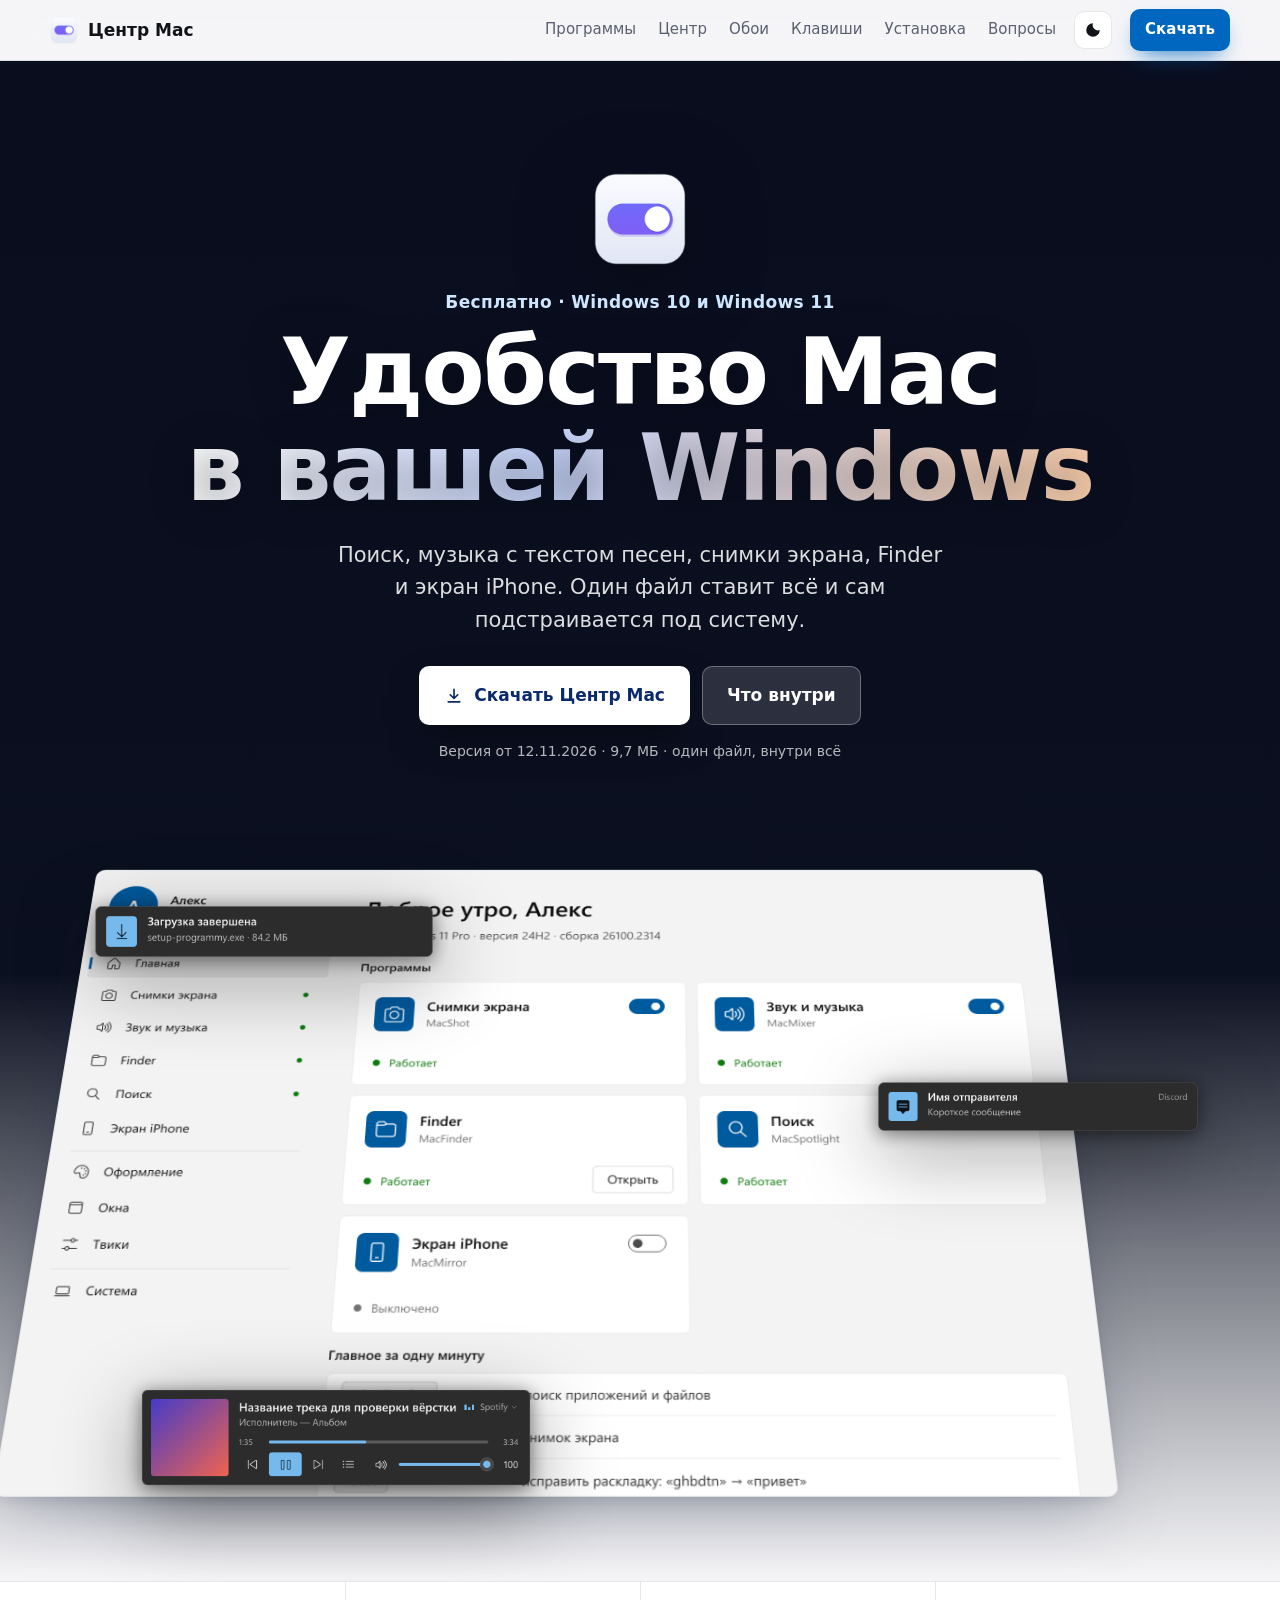
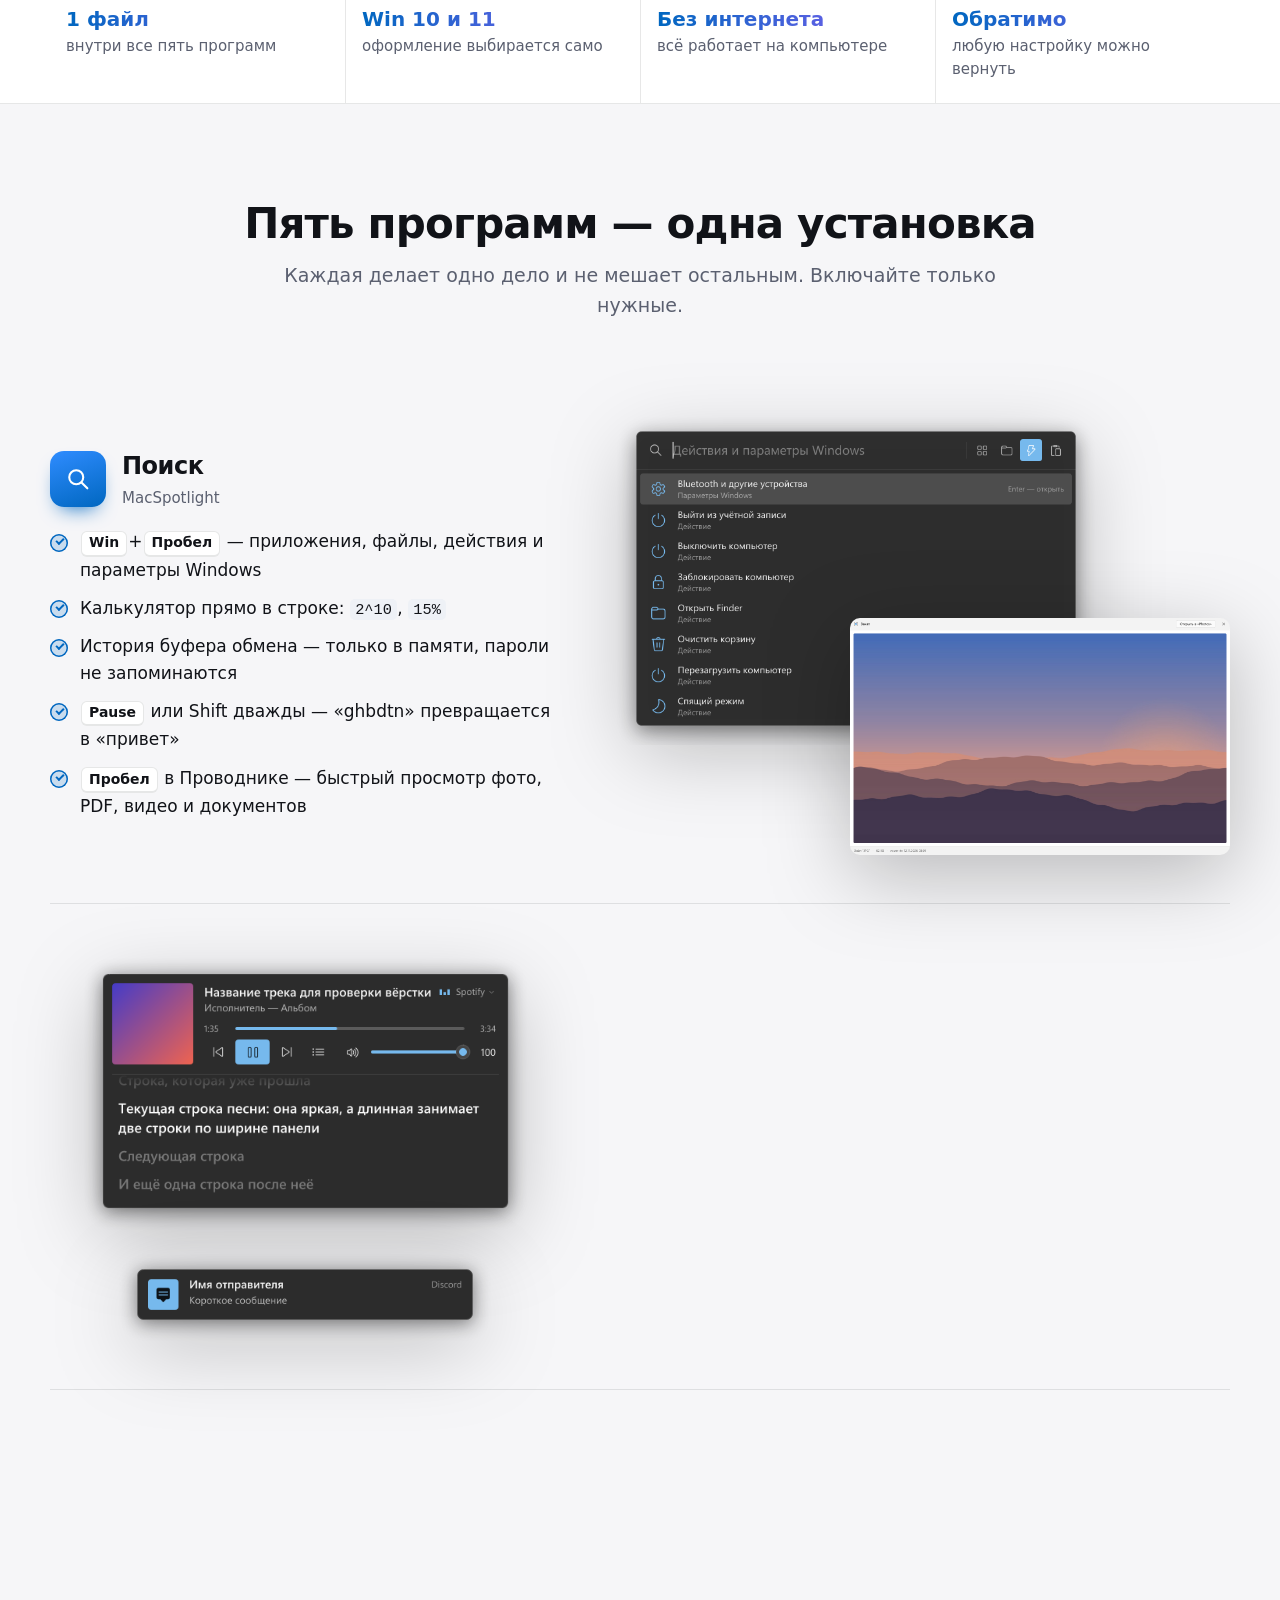
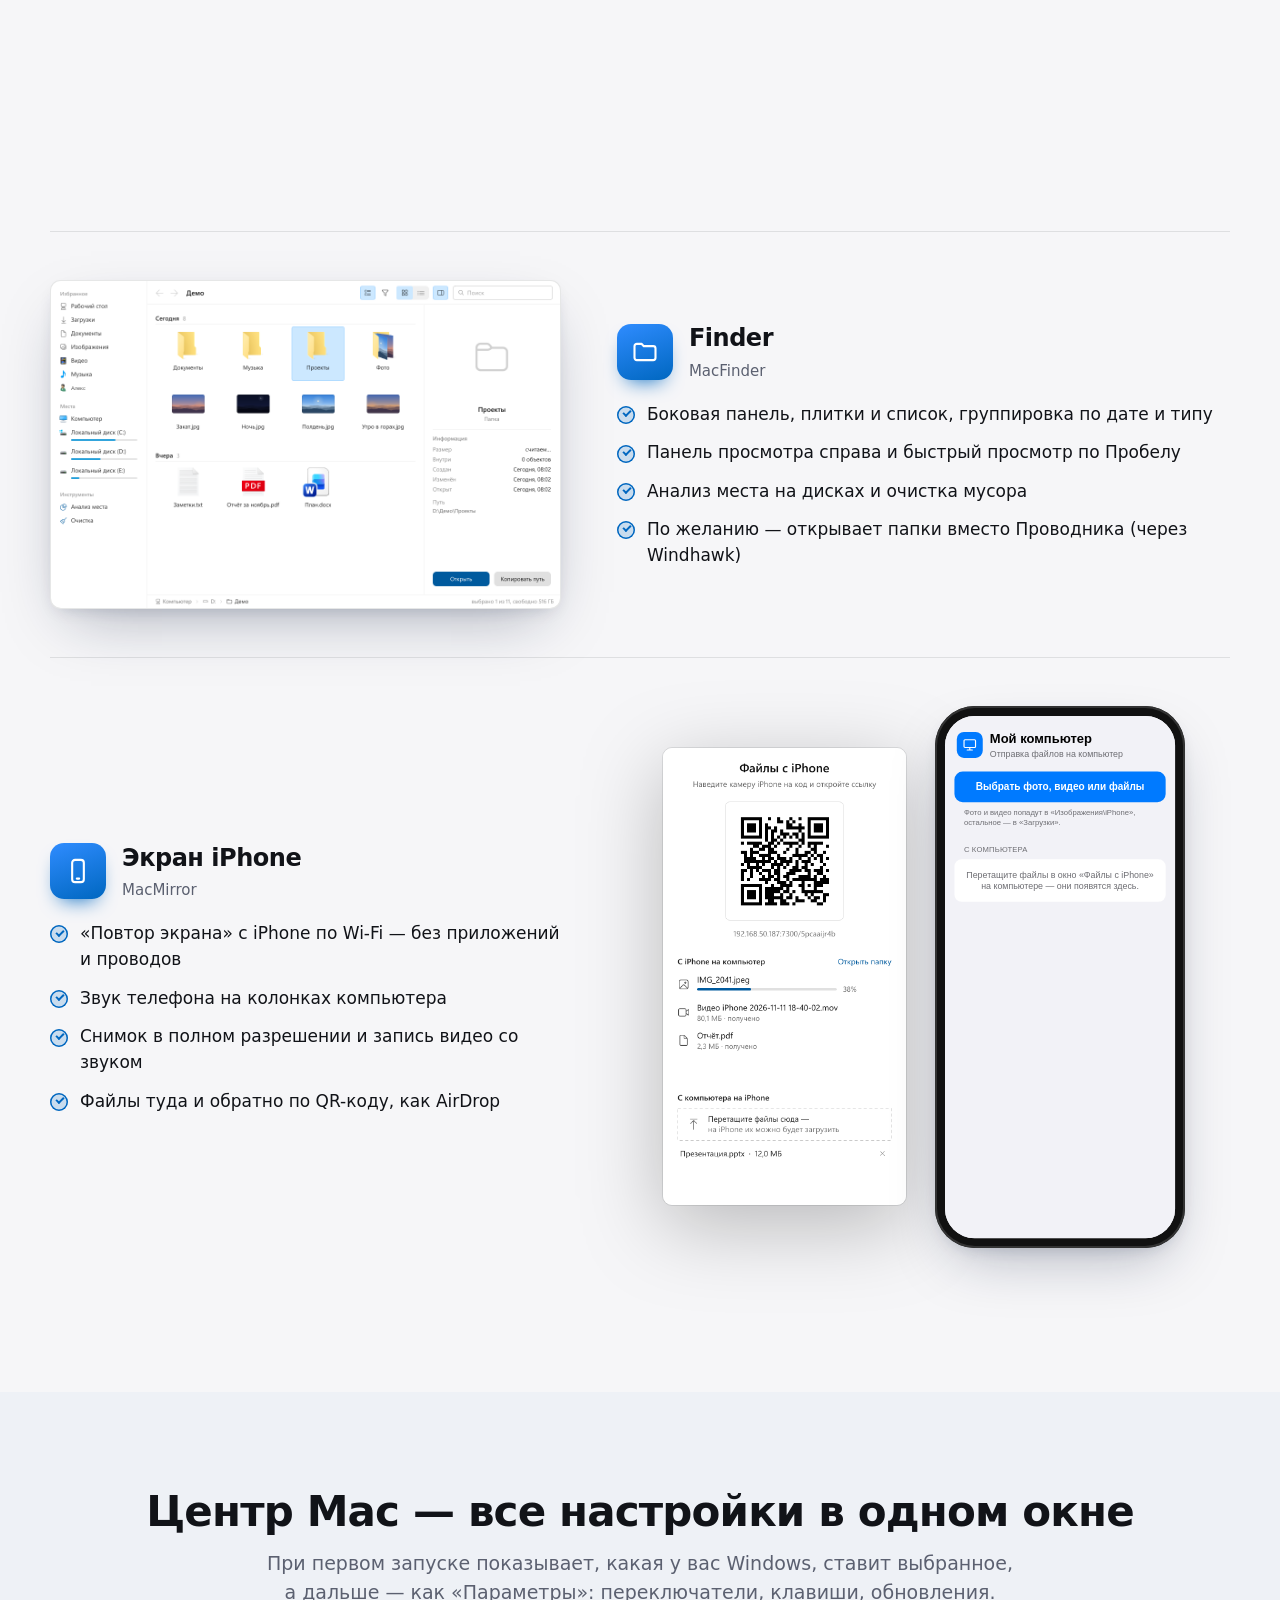
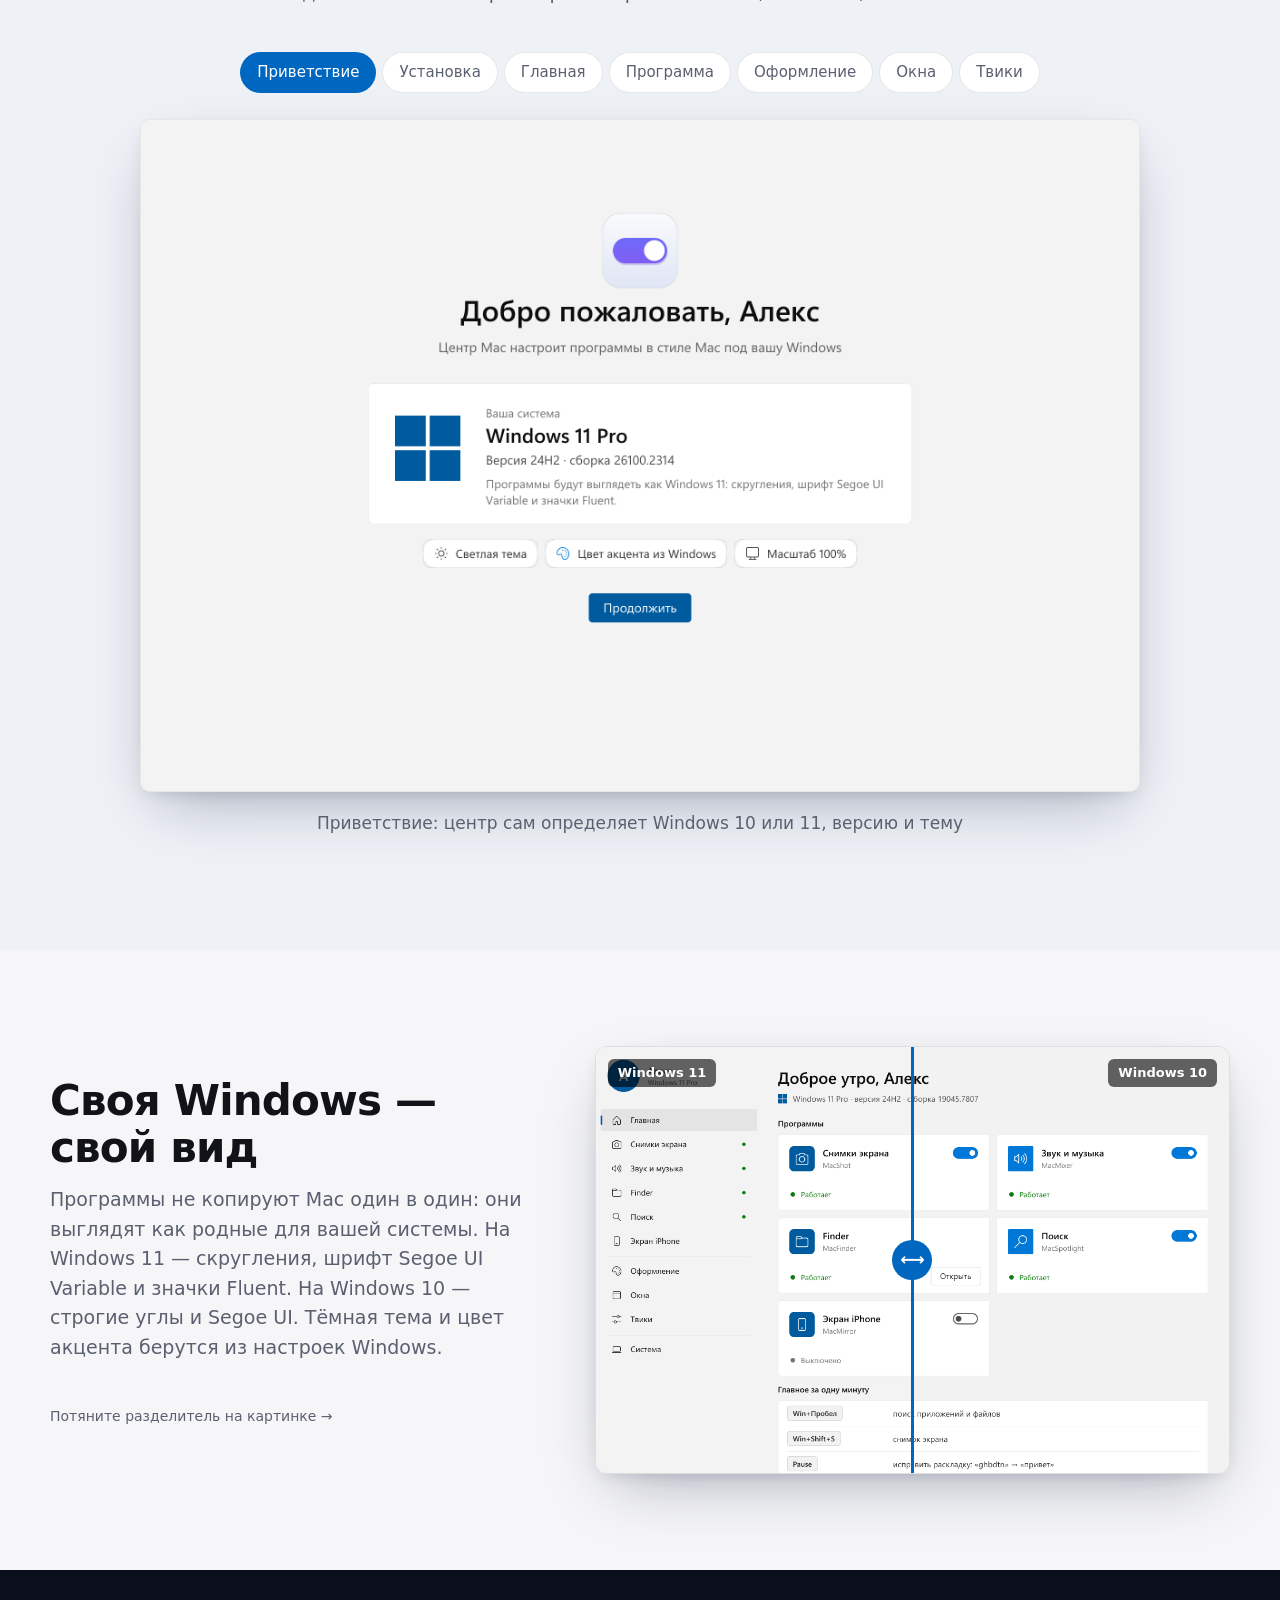
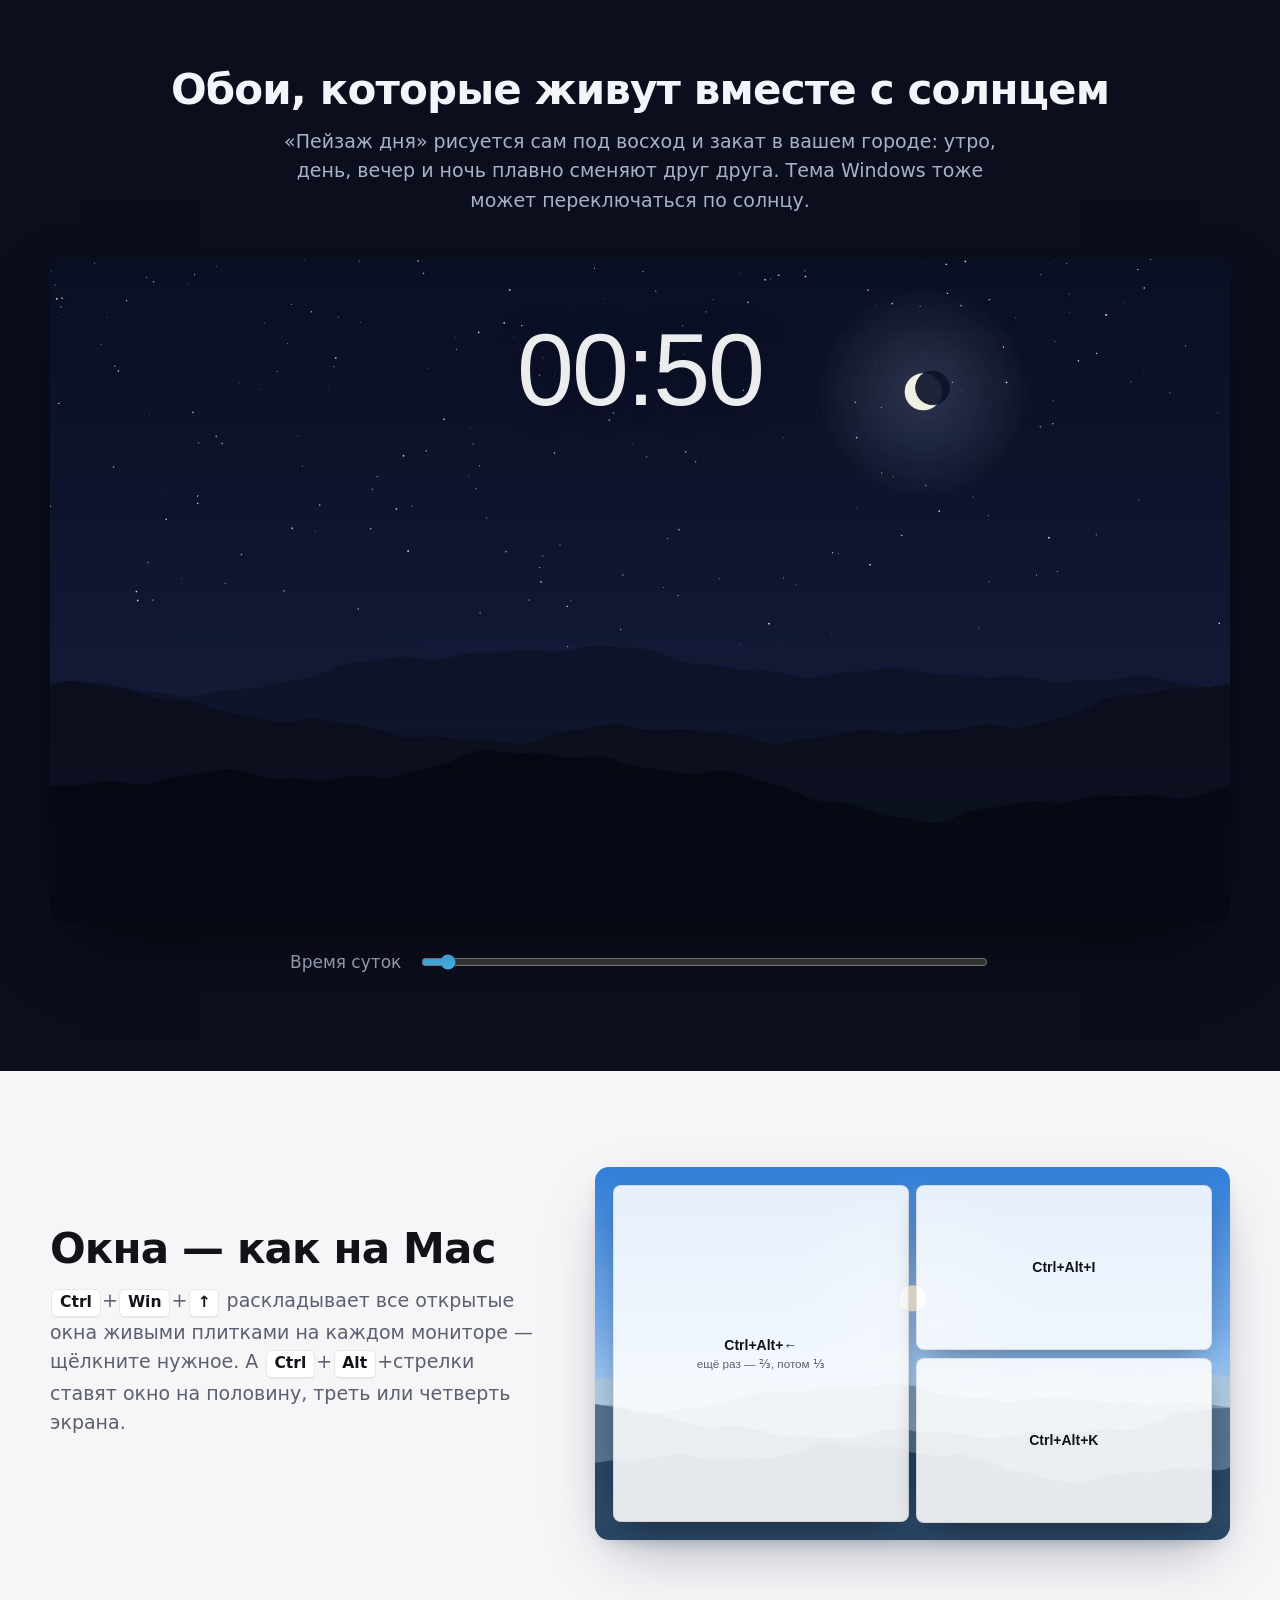
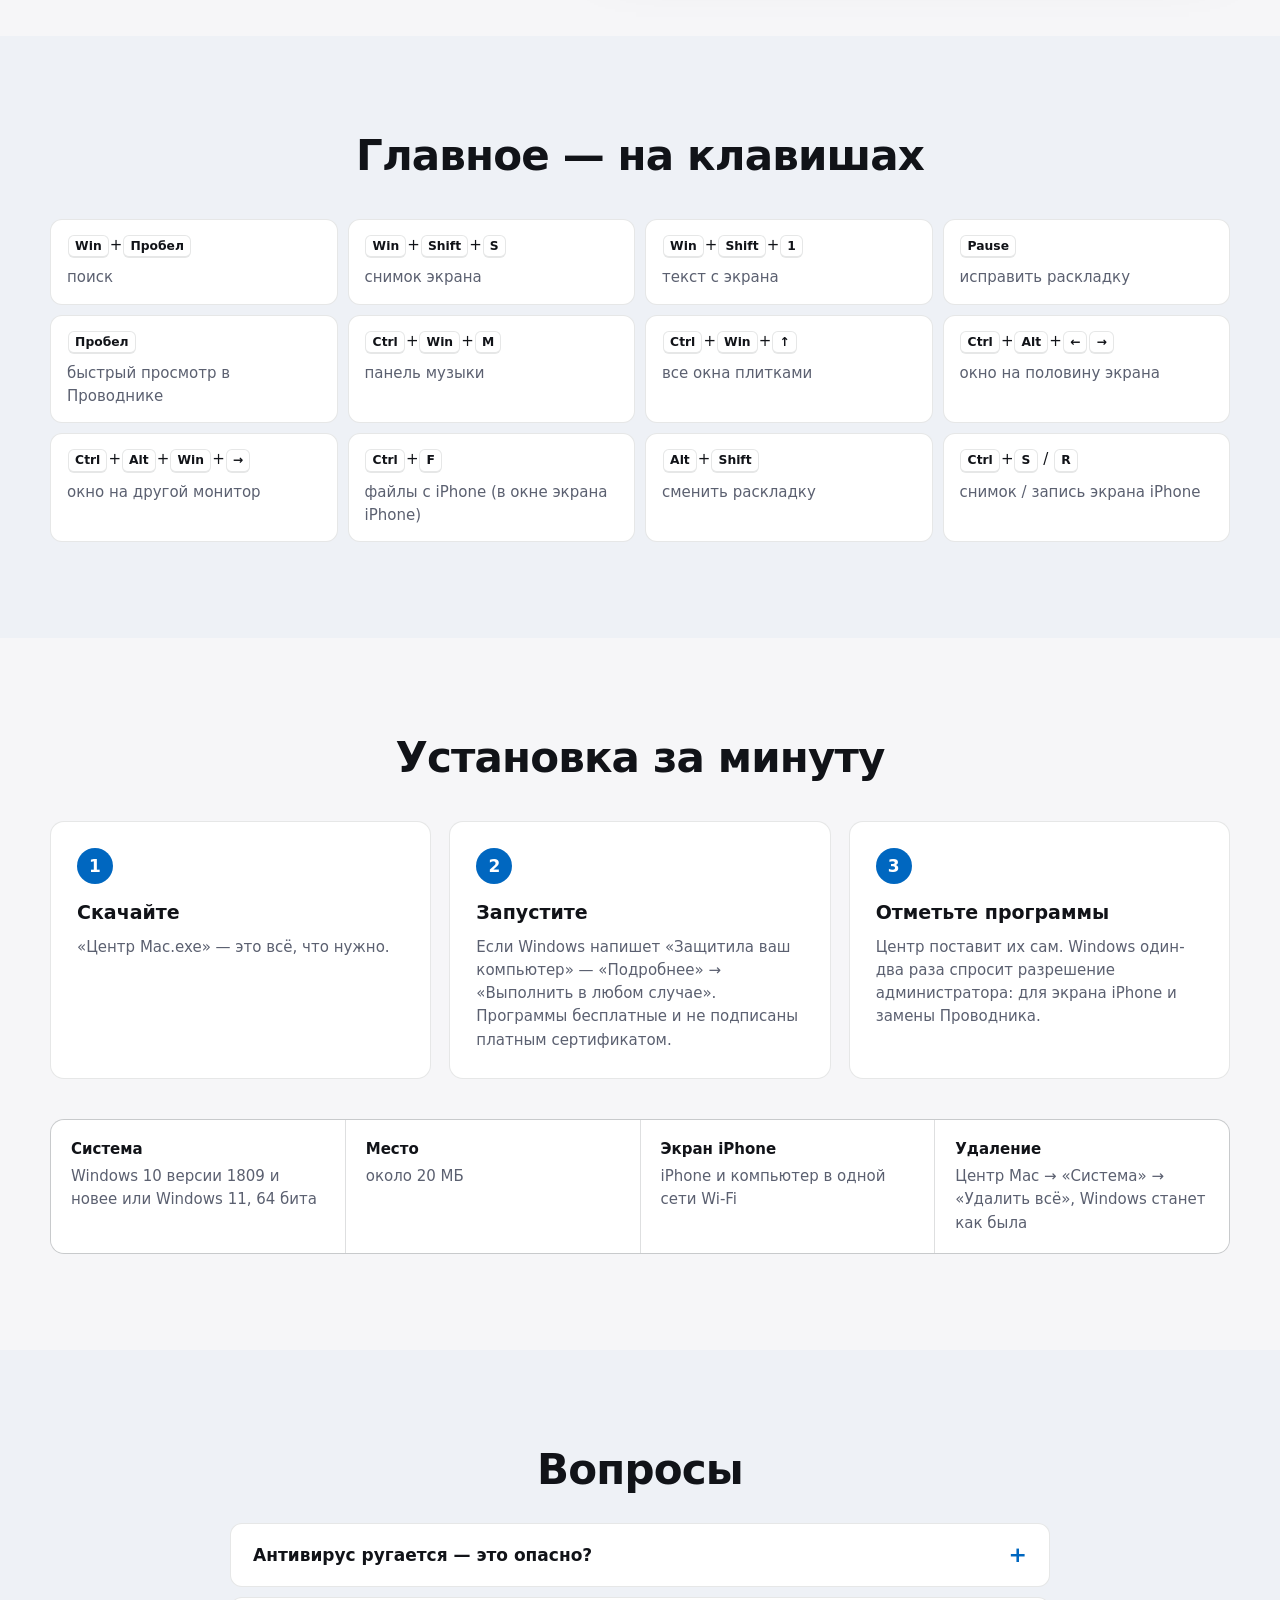
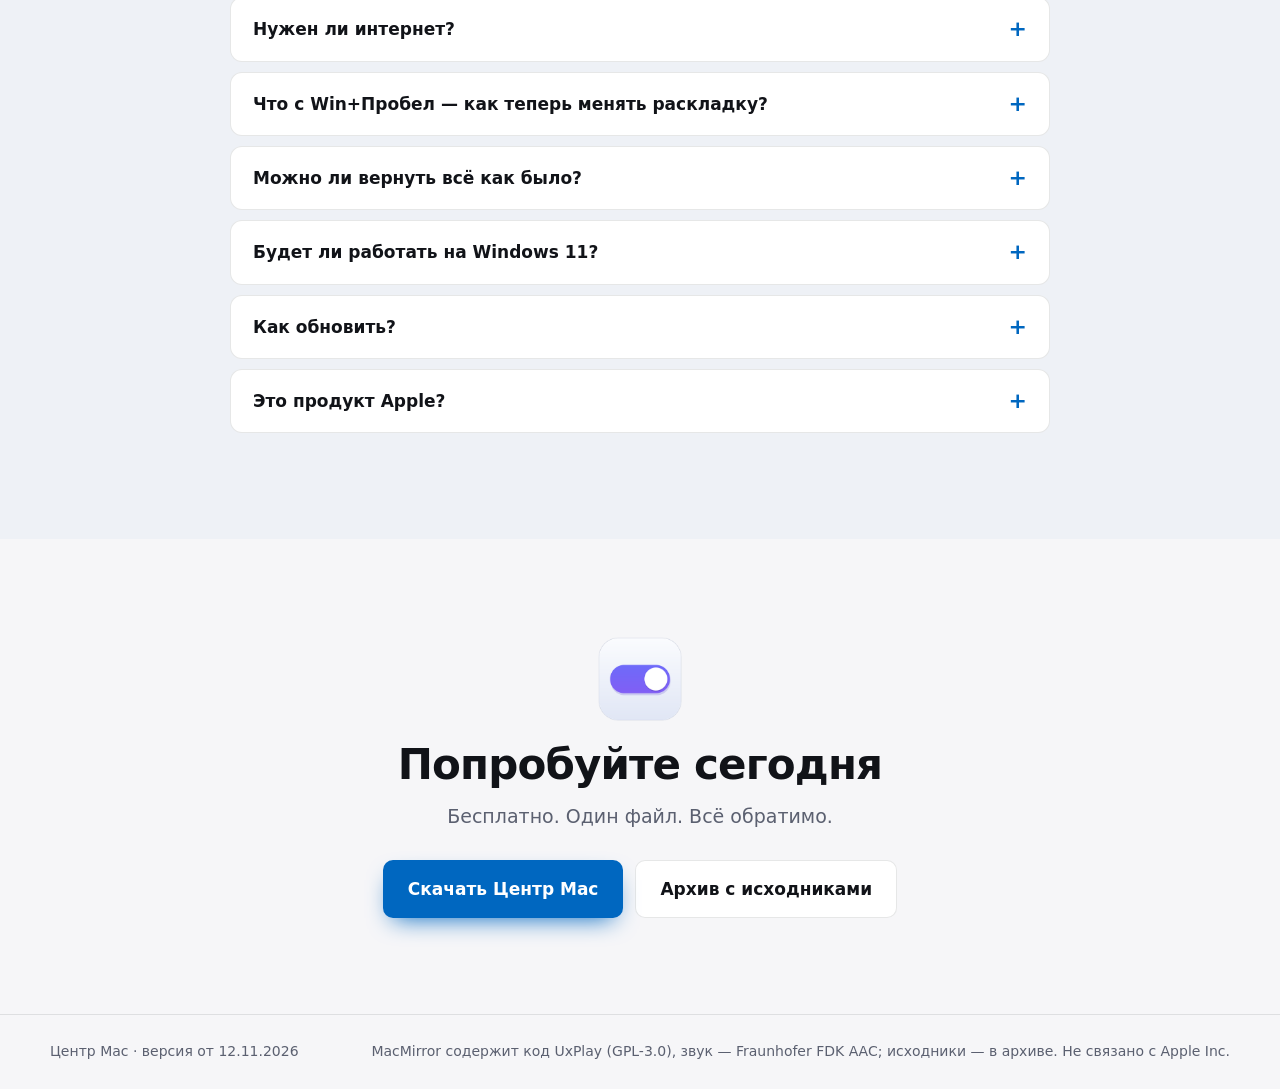
==== index.html @ 122ada29 "Сайт «Центра Mac»: страница, скриншоты, файлы для скачивания Статический сайт без сборки: живой фон " ====
<!doctype html>
<html lang="ru">
<head>
<meta charset="utf-8">
<meta name="viewport" content="width=device-width, initial-scale=1">
<title>Центр Mac — удобство Mac для Windows 10 и 11</title>
<meta name="description" content="Один файл — пять программ: поиск по Win+Пробел, панель музыки с текстом песен, снимки экрана, Finder и экран iPhone на компьютере. Сам подстраивается под Windows 10 и Windows 11.">
<meta name="color-scheme" content="light dark">
<meta property="og:title" content="Центр Mac — удобство Mac для Windows">
<meta property="og:description" content="Поиск, музыка, снимки экрана, Finder и экран iPhone — в одном файле. Бесплатно.">
<meta property="og:image" content="assets/img/center-home-11.png">
<link rel="icon" href="assets/img/favicon.png">
<link rel="stylesheet" href="assets/style.css">
<script src="assets/version.js" defer></script>
<script src="assets/app.js" defer></script>
</head>
<body>

<header class="nav">
  <div class="wrap nav-in">
    <a class="brand" href="#top"><img src="assets/img/icon.png" alt="" width="28" height="28">Центр Mac</a>
    <nav class="links" aria-label="Разделы">
      <a href="#apps">Программы</a>
      <a href="#center">Центр</a>
      <a href="#scenery">Обои</a>
      <a href="#keys">Клавиши</a>
      <a href="#install">Установка</a>
      <a href="#faq">Вопросы</a>
    </nav>
    <button class="theme" id="theme" type="button" aria-label="Светлая или тёмная тема">
      <svg viewBox="0 0 24 24" aria-hidden="true"><path d="M12 3a9 9 0 1 0 9 9 7 7 0 0 1-9-9Z"/></svg>
    </button>
    <a class="btn small primary" href="#download">Скачать</a>
  </div>
</header>

<main id="top">

<!-- ======================= первый экран ======================= -->
<section class="hero">
  <!-- живой фон: «Пейзаж дня» сменяет утро, день, вечер и ночь -->
  <div class="hero-bg" aria-hidden="true">
    <img src="assets/img/scene-morning.jpg" alt="" class="b0">
    <img src="assets/img/scene-day.jpg" alt="" class="b1">
    <img src="assets/img/scene-evening.jpg" alt="" class="b2">
    <img src="assets/img/scene-night.jpg" alt="" class="b3">
  </div>
  <div class="wrap hero-in">
    <img class="hero-logo" src="assets/img/icon.png" alt="" width="96" height="96">
    <p class="eyebrow">Бесплатно · Windows 10 и Windows 11</p>
    <h1><span class="line">Удобство Mac</span><span class="line">в вашей Windows</span></h1>
    <p class="lead">Поиск, музыка с текстом песен, снимки экрана, Finder и экран iPhone. Один файл ставит всё и сам подстраивается под систему.</p>
    <div class="cta" id="download">
      <a class="btn primary big" href="downloads/mac-center.exe" download="Центр Mac.exe">
        <svg viewBox="0 0 24 24" aria-hidden="true"><path d="M12 4v11m0 0-4.5-4.5M12 15l4.5-4.5M5 19h14"/></svg>
        Скачать Центр Mac
      </a>
      <a class="btn glass big" href="#apps">Что внутри</a>
    </div>
    <p class="meta" id="version">Один файл · около 10 МБ · без установки чего-либо ещё</p>
  </div>
  <div class="stage wrap" id="stage">
    <figure class="window stage-shot">
      <img src="assets/img/center-home-11.png" alt="Главная страница Центра Mac: приветствие, версия Windows и пять программ с переключателями" width="1100" height="740">
    </figure>
    <img class="card c1" src="assets/img/island-download.png" alt="" width="496" height="122">
    <img class="card c2" src="assets/img/island-msg.png" alt="" width="496" height="122">
    <img class="card c3" src="assets/img/music.png" alt="" width="576" height="184">
  </div>
</section>

<section class="strip">
  <div class="wrap strip-in">
    <div><b>1 файл</b><span>внутри все пять программ</span></div>
    <div><b>Win 10 и 11</b><span>оформление выбирается само</span></div>
    <div><b>Без интернета</b><span>всё работает на компьютере</span></div>
    <div><b>Обратимо</b><span>любую настройку можно вернуть</span></div>
  </div>
</section>

<!-- ======================= программы ======================= -->
<section id="apps" class="section">
  <div class="wrap">
    <h2>Пять программ — одна установка</h2>
    <p class="sub">Каждая делает одно дело и не мешает остальным. Включайте только нужные.</p>

    <article class="app">
      <div class="app-text">
        <div class="app-head"><span class="tile"><svg viewBox="0 0 24 24"><circle cx="10.5" cy="10.5" r="6"/><path d="m15 15 5 5"/></svg></span><div><h3>Поиск</h3><p>MacSpotlight</p></div></div>
        <ul class="ticks">
          <li><kbd>Win</kbd>+<kbd>Пробел</kbd> — приложения, файлы, действия и параметры Windows</li>
          <li>Калькулятор прямо в строке: <code>2^10</code>, <code>15%</code></li>
          <li>История буфера обмена — только в памяти, пароли не запоминаются</li>
          <li><kbd>Pause</kbd> или Shift дважды — «ghbdtn» превращается в «привет»</li>
          <li><kbd>Пробел</kbd> в Проводнике — быстрый просмотр фото, PDF, видео и документов</li>
        </ul>
      </div>
      <div class="app-shots stack">
        <img src="assets/img/spotlight-actions.png" alt="Окно поиска в режиме действий" width="740" height="515" loading="lazy">
        <img class="over" src="assets/img/quicklook.png" alt="Быстрый просмотр картинки по пробелу" width="1404" height="876" loading="lazy">
      </div>
    </article>

    <article class="app flip">
      <div class="app-text">
        <div class="app-head"><span class="tile"><svg viewBox="0 0 24 24"><path d="M4 9h3l5-4v14l-5-4H4z"/><path d="M16 9a4 4 0 0 1 0 6M18.5 6.5a7.5 7.5 0 0 1 0 11"/></svg></span><div><h3>Звук и музыка</h3><p>MacMixer</p></div></div>
        <ul class="ticks">
          <li>Громкость каждой программы — щелчком по динамику в трее</li>
          <li>Панель «Сейчас играет» сверху по центру вместо стандартной плашки Windows</li>
          <li>Текст песни, как в Apple Music: строки подсвечиваются, щелчок — перемотка</li>
          <li>«Островок»: уведомления, загрузки, смена трека, заряд наушников</li>
        </ul>
      </div>
      <div class="app-shots column">
        <img src="assets/img/music-lyrics.png" alt="Панель музыки с текстом песни" width="576" height="356" loading="lazy">
        <img src="assets/img/island-msg.png" alt="Карточка уведомления сверху по центру" width="496" height="122" loading="lazy">
      </div>
    </article>

    <article class="app">
      <div class="app-text">
        <div class="app-head"><span class="tile"><svg viewBox="0 0 24 24"><path d="M4 8h3l2-3h6l2 3h3v11H4z"/><circle cx="12" cy="13" r="3.5"/></svg></span><div><h3>Снимки экрана</h3><p>MacShot</p></div></div>
        <ul class="ticks">
          <li><kbd>Win</kbd>+<kbd>Shift</kbd>+<kbd>S</kbd> — окно, область или весь экран</li>
          <li>Редактор: стрелки, рамки, маркер, подписи</li>
          <li>Хранилище всех снимков — перетаскивайте прямо в чат</li>
          <li><kbd>Win</kbd>+<kbd>Shift</kbd>+<kbd>1</kbd> — выделили участок, текст уже в буфере обмена</li>
        </ul>
      </div>
      <div class="app-shots">
        <div class="shot-mock" aria-label="Выделение области экрана и панель MacShot">
          <img src="assets/img/scene-day.jpg" alt="" loading="lazy">
          <div class="dim"></div>
          <div class="sel"><span>812 × 460</span></div>
          <div class="bar">
            <span class="on">Окно</span><span>Область</span><span>Экран</span><span>Текст</span>
          </div>
        </div>
      </div>
    </article>

    <article class="app flip">
      <div class="app-text">
        <div class="app-head"><span class="tile"><svg viewBox="0 0 24 24"><path d="M3 7a2 2 0 0 1 2-2h4l2 2h8a2 2 0 0 1 2 2v8a2 2 0 0 1-2 2H5a2 2 0 0 1-2-2z"/></svg></span><div><h3>Finder</h3><p>MacFinder</p></div></div>
        <ul class="ticks">
          <li>Боковая панель, плитки и список, группировка по дате и типу</li>
          <li>Панель просмотра справа и быстрый просмотр по Пробелу</li>
          <li>Анализ места на дисках и очистка мусора</li>
          <li>По желанию — открывает папки вместо Проводника (через Windhawk)</li>
        </ul>
      </div>
      <div class="app-shots">
        <figure class="window"><img src="assets/img/finder-grid.png" alt="Окно Finder с плитками фото и документов" width="1120" height="720" loading="lazy"></figure>
      </div>
    </article>

    <article class="app">
      <div class="app-text">
        <div class="app-head"><span class="tile"><svg viewBox="0 0 24 24"><rect x="7" y="2.5" width="10" height="19" rx="2.5"/><path d="M11 18.5h2"/></svg></span><div><h3>Экран iPhone</h3><p>MacMirror</p></div></div>
        <ul class="ticks">
          <li>«Повтор экрана» с iPhone по Wi-Fi — без приложений и проводов</li>
          <li>Звук телефона на колонках компьютера</li>
          <li>Снимок в полном разрешении и запись видео со звуком</li>
          <li>Файлы туда и обратно по QR-коду, как AirDrop</li>
        </ul>
      </div>
      <div class="app-shots pair">
        <img class="paper" src="assets/img/share.png" alt="Окно «Файлы с iPhone» с QR-кодом" width="400" height="752" loading="lazy">
        <div class="phone"><iframe src="assets/demo/iphone.html" title="Страница отправки файлов на iPhone" loading="lazy"></iframe></div>
      </div>
    </article>
  </div>
</section>

<!-- ======================= центр ======================= -->
<section id="center" class="section tint">
  <div class="wrap">
    <h2>Центр Mac — все настройки в одном окне</h2>
    <p class="sub">При первом запуске показывает, какая у вас Windows, ставит выбранное, а дальше — как «Параметры»: переключатели, клавиши, обновления.</p>
    <div class="tabs" role="tablist">
      <button role="tab" aria-selected="true" data-shot="center-welcome-11.png" data-cap="Приветствие: центр сам определяет Windows 10 или 11, версию и тему">Приветствие</button>
      <button role="tab" data-shot="center-setup-10.png" data-cap="Выбор программ и замена Проводника на Finder">Установка</button>
      <button role="tab" data-shot="center-home-11.png" data-cap="Главная: все программы и их состояние">Главная</button>
      <button role="tab" data-shot="center-mixer-11-dark.png" data-cap="Страница программы: настройки, клавиши, обновление — в тёмной теме">Программа</button>
      <button role="tab" data-shot="center-look-11.png" data-cap="Оформление: тема и обои по времени суток">Оформление</button>
      <button role="tab" data-shot="center-windows-11.png" data-cap="Окна: все окна плитками и раскладка клавишами">Окна</button>
      <button role="tab" data-shot="center-tweaks-10.png" data-cap="Твики Windows — каждый возвращается тем же переключателем">Твики</button>
    </div>
    <figure class="window big">
      <img id="tabshot" src="assets/img/center-welcome-11.png" alt="Приветствие Центра Mac" width="1100" height="740">
    </figure>
    <p class="caption" id="tabcap">Приветствие: центр сам определяет Windows 10 или 11, версию и тему</p>
  </div>
</section>

<section class="section">
  <div class="wrap two">
    <div>
      <h2>Своя Windows — свой вид</h2>
      <p class="sub left">Программы не копируют Mac один в один: они выглядят как родные для вашей системы. На Windows 11 — скругления, шрифт Segoe UI Variable и значки Fluent. На Windows 10 — строгие углы и Segoe UI. Тёмная тема и цвет акцента берутся из настроек Windows.</p>
      <p class="hint">Потяните разделитель на картинке →</p>
    </div>
    <div class="compare" id="compare" aria-label="Сравнение оформления Windows 10 и Windows 11">
      <img src="assets/img/center-home-10.png" alt="Оформление Windows 10" width="1100" height="740">
      <div class="top"><img src="assets/img/center-home-11.png" alt="Оформление Windows 11" width="1100" height="740"></div>
      <span class="tag l">Windows 11</span><span class="tag r">Windows 10</span>
      <input type="range" min="0" max="100" value="50" aria-label="Разделитель">
      <div class="handle"></div>
    </div>
  </div>
</section>

<!-- ======================= обои ======================= -->
<section id="scenery" class="section dark-band">
  <div class="wrap">
    <h2>Обои, которые живут вместе с солнцем</h2>
    <p class="sub">«Пейзаж дня» рисуется сам под восход и закат в вашем городе: утро, день, вечер и ночь плавно сменяют друг друга. Тема Windows тоже может переключаться по солнцу.</p>
    <div class="scene" id="scene">
      <img src="assets/img/scene-morning.jpg" alt="Утро" class="s0" width="1920" height="1080" loading="lazy">
      <img src="assets/img/scene-day.jpg" alt="День" class="s1" width="1920" height="1080" loading="lazy">
      <img src="assets/img/scene-evening.jpg" alt="Вечер" class="s2" width="1920" height="1080" loading="lazy">
      <img src="assets/img/scene-night.jpg" alt="Ночь" class="s3" width="1920" height="1080" loading="lazy">
      <div class="clock" id="clock">12:00</div>
    </div>
    <label class="slider">
      <span>Время суток</span>
      <input type="range" id="time" min="0" max="1439" value="720" step="10">
    </label>
  </div>
</section>

<!-- ======================= окна ======================= -->
<section class="section">
  <div class="wrap two">
    <div>
      <h2>Окна — как на Mac</h2>
      <p class="sub left"><kbd>Ctrl</kbd>+<kbd>Win</kbd>+<kbd>↑</kbd> раскладывает все открытые окна живыми плитками на каждом мониторе — щёлкните нужное. А <kbd>Ctrl</kbd>+<kbd>Alt</kbd>+стрелки ставят окно на половину, треть или четверть экрана.</p>
    </div>
    <div class="snap" aria-label="Схема раскладки окон">
      <div class="screen">
        <div class="w a">Ctrl+Alt+←<br><small>ещё раз — ⅔, потом ⅓</small></div>
        <div class="w b">Ctrl+Alt+I</div>
        <div class="w c">Ctrl+Alt+K</div>
      </div>
    </div>
  </div>
</section>

<!-- ======================= клавиши ======================= -->
<section id="keys" class="section tint">
  <div class="wrap">
    <h2>Главное — на клавишах</h2>
    <div class="keys">
      <div><span><kbd>Win</kbd>+<kbd>Пробел</kbd></span>поиск</div>
      <div><span><kbd>Win</kbd>+<kbd>Shift</kbd>+<kbd>S</kbd></span>снимок экрана</div>
      <div><span><kbd>Win</kbd>+<kbd>Shift</kbd>+<kbd>1</kbd></span>текст с экрана</div>
      <div><span><kbd>Pause</kbd></span>исправить раскладку</div>
      <div><span><kbd>Пробел</kbd></span>быстрый просмотр в Проводнике</div>
      <div><span><kbd>Ctrl</kbd>+<kbd>Win</kbd>+<kbd>M</kbd></span>панель музыки</div>
      <div><span><kbd>Ctrl</kbd>+<kbd>Win</kbd>+<kbd>↑</kbd></span>все окна плитками</div>
      <div><span><kbd>Ctrl</kbd>+<kbd>Alt</kbd>+<kbd>←</kbd><kbd>→</kbd></span>окно на половину экрана</div>
      <div><span><kbd>Ctrl</kbd>+<kbd>Alt</kbd>+<kbd>Win</kbd>+<kbd>→</kbd></span>окно на другой монитор</div>
      <div><span><kbd>Ctrl</kbd>+<kbd>F</kbd></span>файлы с iPhone (в окне экрана iPhone)</div>
      <div><span><kbd>Alt</kbd>+<kbd>Shift</kbd></span>сменить раскладку</div>
      <div><span><kbd>Ctrl</kbd>+<kbd>S</kbd> / <kbd>R</kbd></span>снимок / запись экрана iPhone</div>
    </div>
  </div>
</section>

<!-- ======================= установка ======================= -->
<section id="install" class="section">
  <div class="wrap">
    <h2>Установка за минуту</h2>
    <ol class="steps">
      <li><b>Скачайте</b><span>«Центр Mac.exe» — это всё, что нужно.</span></li>
      <li><b>Запустите</b><span>Если Windows напишет «Защитила ваш компьютер» — «Подробнее» → «Выполнить в любом случае». Программы бесплатные и не подписаны платным сертификатом.</span></li>
      <li><b>Отметьте программы</b><span>Центр поставит их сам. Windows один-два раза спросит разрешение администратора: для экрана iPhone и замены Проводника.</span></li>
    </ol>
    <div class="req">
      <div><b>Система</b>Windows 10 версии 1809 и новее или Windows 11, 64 бита</div>
      <div><b>Место</b>около 20 МБ</div>
      <div><b>Экран iPhone</b>iPhone и компьютер в одной сети Wi-Fi</div>
      <div><b>Удаление</b>Центр Mac → «Система» → «Удалить всё», Windows станет как была</div>
    </div>
  </div>
</section>

<!-- ======================= вопросы ======================= -->
<section id="faq" class="section tint">
  <div class="wrap narrow">
    <h2>Вопросы</h2>
    <details><summary>Антивирус ругается — это опасно?</summary><p>Программы ловят горячие клавиши (Win+Пробел, Pause) и для исправления раскладки сами печатают текст — так же ведут себя и вредные программы, поэтому некоторые антивирусы тревожатся. Ничего не отправляется в интернет, кроме двух случаев ниже. Исходники всех программ лежат в архиве — их можно прочитать и собрать самому.</p></details>
    <details><summary>Нужен ли интернет?</summary><p>Нет. В сеть ходят только текст песен (база lrclib.net, только для играющей песни и только если текст включён) и установка Windhawk через winget, если вы выбрали замену Проводника. Экран iPhone и передача файлов работают внутри вашей домашней сети.</p></details>
    <details><summary>Что с Win+Пробел — как теперь менять раскладку?</summary><p>Win+Пробел открывает поиск, а раскладка переключается по Alt+Shift или Ctrl+Shift. Если удалить поиск, Win+Пробел снова будет менять раскладку.</p></details>
    <details><summary>Можно ли вернуть всё как было?</summary><p>Да. Каждая настройка и каждый твик выключаются тем же переключателем. «Система» → «Удалить всё» убирает программы, возвращает Проводник и прежние обои.</p></details>
    <details><summary>Будет ли работать на Windows 11?</summary><p>Да — программы сами переходят на оформление Windows 11. Замену Проводника на Finder в Windows 11 пока лучше не включать: она ещё не проверена, поэтому по умолчанию выключена.</p></details>
    <details><summary>Как обновить?</summary><p>Скачайте новый «Центр Mac.exe» в папку «Загрузки» и откройте «Система» → «Проверить» в уже установленном центре — он найдёт новую версию и обновит программы, сохранив настройки. Перенести настройки на другой компьютер можно там же: «Сохранить в файл…».</p></details>
    <details><summary>Это продукт Apple?</summary><p>Нет. Это независимые бесплатные программы для Windows, вдохновлённые удобством macOS. Они не связаны с Apple Inc. и не используют её значки, шрифты или картинки.</p></details>
  </div>
</section>

<section class="section final">
  <div class="wrap narrow center">
    <img src="assets/img/icon.png" alt="" width="88" height="88">
    <h2>Попробуйте сегодня</h2>
    <p class="sub">Бесплатно. Один файл. Всё обратимо.</p>
    <div class="cta center">
      <a class="btn primary big" href="downloads/mac-center.exe" download="Центр Mac.exe">Скачать Центр Mac</a>
      <a class="btn ghost big" href="downloads/MacSuite.zip">Архив с исходниками</a>
    </div>
  </div>
</section>

</main>

<footer class="foot">
  <div class="wrap foot-in">
    <span>Центр Mac · <span id="footver">бесплатно</span></span>
    <span>MacMirror содержит код UxPlay (GPL-3.0), звук — Fraunhofer FDK AAC; исходники — в архиве. Не связано с Apple Inc.</span>
  </div>
</footer>

</body>
</html>
---- assets/style.css ----
/* Центр Mac — сайт. Шрифт системный (Segoe UI Variable на Windows 11, Segoe UI на 10), цвета — как у программ */

:root {
  --bg: #f6f6f8;
  --bg2: #ffffff;
  --tint: #eef1f6;
  --ink: #111318;
  --dim: #5b6070;
  --line: rgba(17, 19, 24, .1);
  --accent: #0067c0;
  --accent2: #2f8cff;
  --on-accent: #fff;
  --shadow: 0 24px 60px -20px rgba(16, 30, 60, .35), 0 6px 18px -8px rgba(16, 30, 60, .2);
  --radius: 14px;
}
:root[data-theme="dark"] {
  --bg: #0f1115;
  --bg2: #171a20;
  --tint: #13161c;
  --ink: #f2f4f8;
  --dim: #a2a8b6;
  --line: rgba(255, 255, 255, .1);
  --accent: #4cc2ff;
  --accent2: #7fd3ff;
  --on-accent: #001521;
  --shadow: 0 24px 60px -20px rgba(0, 0, 0, .8), 0 6px 18px -8px rgba(0, 0, 0, .6);
}
@media (prefers-color-scheme: dark) {
  :root:not([data-theme="light"]) {
    --bg: #0f1115;
    --bg2: #171a20;
    --tint: #13161c;
    --ink: #f2f4f8;
    --dim: #a2a8b6;
    --line: rgba(255, 255, 255, .1);
    --accent: #4cc2ff;
    --accent2: #7fd3ff;
    --on-accent: #001521;
    --shadow: 0 24px 60px -20px rgba(0, 0, 0, .8), 0 6px 18px -8px rgba(0, 0, 0, .6);
  }
}

* { box-sizing: border-box; }
html { scroll-behavior: smooth; scroll-padding-top: 72px; }
body {
  margin: 0;
  background: var(--bg);
  color: var(--ink);
  font: 17px/1.55 "Segoe UI Variable Text", "Segoe UI", system-ui, -apple-system, "Helvetica Neue", Arial, sans-serif;
  -webkit-font-smoothing: antialiased;
}
img { max-width: 100%; height: auto; display: block; }
a { color: var(--accent); }
h1, h2, h3 { font-family: "Segoe UI Variable Display", "Segoe UI", system-ui, sans-serif; letter-spacing: -.02em; margin: 0; }
h1 { font-size: clamp(40px, 6vw, 68px); line-height: 1.04; font-weight: 700; }
h2 { font-size: clamp(28px, 3.6vw, 42px); line-height: 1.12; font-weight: 700; }
h3 { font-size: 24px; font-weight: 650; }
kbd {
  display: inline-block;
  font: 600 .82em/1 "Segoe UI", system-ui, sans-serif;
  padding: .32em .5em;
  margin: 0 .08em;
  border-radius: 6px;
  border: 1px solid var(--line);
  border-bottom-width: 2px;
  background: var(--bg2);
  color: var(--ink);
  white-space: nowrap;
}
code { font: .9em Consolas, monospace; background: var(--tint); padding: .1em .35em; border-radius: 5px; }

.wrap { width: min(1180px, 100% - 32px); margin: 0 auto; }
.narrow { width: min(820px, 100% - 32px); }
.center { text-align: center; }

/* ---------- кнопки ---------- */
.btn {
  display: inline-flex; align-items: center; gap: 10px;
  text-decoration: none; font-weight: 600;
  border-radius: 10px; padding: 12px 20px;
  border: 1px solid transparent;
  transition: transform .15s, box-shadow .15s, background .15s;
}
.btn svg { width: 20px; height: 20px; fill: none; stroke: currentColor; stroke-width: 2; stroke-linecap: round; stroke-linejoin: round; }
.btn.primary { background: var(--accent); color: var(--on-accent); box-shadow: 0 10px 24px -10px var(--accent); }
.btn.primary:hover { transform: translateY(-1px); box-shadow: 0 14px 30px -10px var(--accent); }
.btn.ghost { color: var(--ink); border-color: var(--line); background: var(--bg2); }
.btn.ghost:hover { border-color: var(--accent); }
.btn.big { padding: 15px 24px; font-size: 17px; }
.btn.small { padding: 8px 14px; font-size: 15px; }

/* ---------- шапка ---------- */
.nav {
  position: sticky; top: 0; z-index: 10;
  background: color-mix(in srgb, var(--bg) 80%, transparent);
  backdrop-filter: saturate(1.6) blur(16px);
  -webkit-backdrop-filter: saturate(1.6) blur(16px);
  border-bottom: 1px solid var(--line);
}
.nav-in { display: flex; align-items: center; gap: 18px; height: 60px; }
.brand { display: flex; align-items: center; gap: 10px; font-weight: 700; color: var(--ink); text-decoration: none; }
.brand img { border-radius: 7px; }
.links { display: flex; gap: 22px; margin-left: auto; }
.links a { color: var(--dim); text-decoration: none; font-size: 15px; }
.links a:hover { color: var(--ink); }
.theme { width: 38px; height: 38px; border-radius: 10px; border: 1px solid var(--line); background: var(--bg2); color: var(--ink); cursor: pointer; display: grid; place-items: center; }
.theme svg { width: 18px; height: 18px; fill: currentColor; }

/* ---------- первый экран: живые обои, крупный заголовок, окно «встаёт» при прокрутке ---------- */
.hero { position: relative; padding: 110px 0 0; overflow: hidden; color: #fff; isolation: isolate; }
.hero-bg { position: absolute; inset: 0; z-index: -1; background: #0b1020; }
.hero-bg img {
  position: absolute; inset: 0; width: 100%; height: 100%; object-fit: cover; object-position: 62% 60%;
  opacity: 0; animation: dayloop 32s infinite, drift 32s infinite ease-in-out;
}
/* по кругу: каждое время суток 8 секунд; первое видно сразу (app.js начинает с текущего) */
.hero-bg .b0 { animation-delay: -1.9s, -1.9s; }
.hero-bg .b1 { animation-delay: 6.1s, 6.1s; }
.hero-bg .b2 { animation-delay: 14.1s, 14.1s; }
.hero-bg .b3 { animation-delay: 22.1s, 22.1s; }
@keyframes dayloop { 0% { opacity: 0; } 6% { opacity: 1; } 25% { opacity: 1; } 31% { opacity: 0; } 100% { opacity: 0; } }
@keyframes drift { from { transform: scale(1.08) translateY(0); } 50% { transform: scale(1.02) translateY(-1.5%); } to { transform: scale(1.08); } }
.hero-bg::after {
  content: ""; position: absolute; inset: 0;
  background: linear-gradient(180deg, rgba(8, 12, 30, .55) 0%, rgba(8, 12, 30, .15) 45%, rgba(8, 12, 30, 0) 60%, var(--bg) 100%);
}
.hero-in { text-align: center; display: flex; flex-direction: column; align-items: center; }
.hero-logo { width: 96px; height: 96px; filter: drop-shadow(0 18px 40px rgba(0,0,0,.45)); animation: pop .9s .1s both cubic-bezier(.2,.9,.3,1.3); }
.eyebrow { color: #cfe6ff; font-weight: 600; margin: 22px 0 10px; letter-spacing: .02em; animation: rise .8s .25s both; }
.hero h1 { font-size: clamp(44px, 7.4vw, 92px); text-shadow: 0 6px 40px rgba(0, 0, 0, .35); }
.hero h1 .line { display: block; animation: rise .9s both cubic-bezier(.2,.8,.2,1); }
.hero h1 .line:nth-child(1) { animation-delay: .35s; }
.hero h1 .line:nth-child(2) { animation-delay: .5s; background: linear-gradient(90deg, #ffffff, #c9d8ff 40%, #ffd3b0); -webkit-background-clip: text; background-clip: text; color: transparent; }
.lead { font-size: clamp(18px, 2vw, 21px); color: rgba(255, 255, 255, .86); margin: 22px auto 30px; max-width: 46ch; animation: rise .9s .65s both; }
.cta { display: flex; flex-wrap: wrap; gap: 12px; animation: rise .9s .8s both; }
.hero .cta { justify-content: center; }
.cta.center { justify-content: center; }
.btn.glass { color: #fff; background: rgba(255, 255, 255, .14); border-color: rgba(255, 255, 255, .3); backdrop-filter: blur(12px); -webkit-backdrop-filter: blur(12px); }
.btn.glass:hover { background: rgba(255, 255, 255, .24); }
.hero .btn.primary { background: #fff; color: #0b2a6b; box-shadow: 0 16px 40px -12px rgba(0, 0, 0, .55); }
.meta { color: rgba(255, 255, 255, .7); font-size: 14px; margin-top: 16px; animation: rise .9s .9s both; }
@keyframes rise { from { opacity: 0; transform: translateY(26px); } }
@keyframes pop { from { opacity: 0; transform: scale(.6) rotate(-8deg); } }

/* окно центра: наклонено, при прокрутке выпрямляется (--k от 0 до 1 задаёт app.js) */
.stage { position: relative; margin-top: 64px; padding-bottom: 40px; perspective: 1600px; --k: 0; }
.stage-shot {
  max-width: 1040px; margin: 0 auto;
  transform: rotateX(calc((1 - var(--k)) * 24deg)) scale(calc(.9 + var(--k) * .1)) translateY(calc((1 - var(--k)) * 40px));
  transform-origin: 50% 0;
  animation: rise 1.2s 1s both;
  box-shadow: 0 50px 120px -30px rgba(0, 10, 40, .6);
}
.window { margin: 0; border-radius: 10px; overflow: hidden; box-shadow: var(--shadow); border: 1px solid var(--line); background: var(--bg2); }
.card { position: absolute; filter: drop-shadow(0 20px 40px rgba(0, 0, 0, .4)); pointer-events: none; }
.card.c1 { width: min(36%, 380px); left: 2%; top: 6%; animation: cardin .9s 1.6s both cubic-bezier(.2,.9,.3,1.2), bob 6s 2.5s infinite ease-in-out; }
.card.c2 { width: min(34%, 360px); right: 1%; top: 30%; animation: cardin .9s 1.9s both cubic-bezier(.2,.9,.3,1.2), bob 7s 2.8s infinite ease-in-out; }
.card.c3 { width: min(40%, 430px); left: 6%; bottom: 10%; animation: cardin .9s 2.2s both cubic-bezier(.2,.9,.3,1.2), bob 8s 3.1s infinite ease-in-out; }
@keyframes cardin { from { opacity: 0; transform: translateY(-30px) scale(.92); } }
@keyframes bob { 50% { transform: translateY(-10px); } }

.strip { border-block: 1px solid var(--line); background: var(--bg2); }
.strip-in { display: grid; grid-template-columns: repeat(4, 1fr); }
.strip-in div { padding: 22px 16px; border-left: 1px solid var(--line); display: flex; flex-direction: column; }
.strip-in div:first-child { border-left: 0; }
.strip-in b { font-size: 20px; }
.strip-in span { color: var(--dim); font-size: 15px; }

/* ---------- секции ---------- */
.section { padding: 96px 0; }
.section.tint { background: var(--tint); }
.sub { color: var(--dim); font-size: 19px; max-width: 62ch; margin: 14px auto 44px; text-align: center; }
.sub.left { text-align: left; margin-left: 0; }
.section > .wrap > h2 { text-align: center; }
.two { display: grid; grid-template-columns: 1fr 1.3fr; gap: 56px; align-items: center; }
.two h2 { text-align: left; }
.hint { color: var(--dim); font-size: 14px; }

/* ---------- программы ---------- */
.app { display: grid; grid-template-columns: 1fr 1.2fr; gap: 56px; align-items: center; padding: 48px 0; border-top: 1px solid var(--line); }
.app:first-of-type { border-top: 0; }
.app.flip .app-text { order: 2; }
.app-head { display: flex; align-items: center; gap: 16px; margin-bottom: 18px; }
.app-head p { margin: 2px 0 0; color: var(--dim); font-size: 15px; }
.tile { width: 56px; height: 56px; border-radius: 14px; background: linear-gradient(160deg, var(--accent2), var(--accent)); display: grid; place-items: center; flex: none; box-shadow: 0 10px 20px -10px var(--accent); }
.tile svg { width: 28px; height: 28px; fill: none; stroke: #fff; stroke-width: 1.8; stroke-linecap: round; stroke-linejoin: round; }
.ticks { list-style: none; padding: 0; margin: 0; display: grid; gap: 12px; }
.ticks li { position: relative; padding-left: 30px; }
.ticks li::before {
  content: ""; position: absolute; left: 0; top: .32em; width: 18px; height: 18px; border-radius: 50%;
  background: color-mix(in srgb, var(--accent) 18%, transparent);
  box-shadow: inset 0 0 0 1.5px var(--accent);
}
.ticks li::after { content: ""; position: absolute; left: 6px; top: .56em; width: 6px; height: 3px; border: solid var(--accent); border-width: 0 0 2px 2px; transform: rotate(-45deg); }
.app-shots img { border-radius: 10px; filter: drop-shadow(0 20px 40px rgba(0,0,0,.25)); }
.app-shots.stack { position: relative; padding-bottom: 18%; }
.app-shots.stack img:first-child { width: 78%; }
.app-shots.stack .over { position: absolute; width: 62%; right: 0; bottom: 0; }
.app-shots.column { display: grid; gap: 18px; justify-items: center; }
.app-shots.column img:first-child { width: 88%; }
.app-shots.column img:last-child { width: 74%; }
.app-shots.pair { display: flex; gap: 28px; justify-content: center; align-items: center; }
.app-shots .paper { width: 40%; border: 1px solid var(--line); }
.phone {
  width: 250px; aspect-ratio: 9 / 19.5; border-radius: 40px; padding: 10px;
  background: #111; box-shadow: var(--shadow), inset 0 0 0 2px #333;
}
.phone { overflow: hidden; position: relative; }
/* страница в настоящую ширину iPhone (390 точек), уменьшенная под рамку */
.phone iframe {
  position: absolute; left: 10px; top: 10px;
  width: 390px; height: 845px; border: 0; border-radius: 50px; background: #f2f2f7;
  transform: scale(var(--k, .59)); transform-origin: 0 0;
}

/* макет MacShot: выделение области и панель */
.shot-mock { position: relative; border-radius: 12px; overflow: hidden; box-shadow: var(--shadow); aspect-ratio: 16 / 9; }
.shot-mock > img { width: 100%; height: 100%; object-fit: cover; }
.shot-mock .dim { position: absolute; inset: 0; background: rgba(0,0,0,.45); }
.shot-mock .sel {
  position: absolute; left: 22%; top: 20%; width: 44%; height: 46%;
  box-shadow: 0 0 0 9999px rgba(0,0,0,0), inset 0 0 0 2px #fff;
  background: url(img/scene-day.jpg) center/cover; background-attachment: local;
  outline: 1px dashed rgba(255,255,255,.7); outline-offset: 4px;
}
.shot-mock .sel { background: none; backdrop-filter: brightness(2.2); -webkit-backdrop-filter: brightness(2.2); }
.shot-mock .sel span { position: absolute; left: 0; top: -30px; font: 600 12px "Segoe UI", sans-serif; color: #fff; background: rgba(0,0,0,.6); padding: 3px 8px; border-radius: 5px; }
.shot-mock .bar {
  position: absolute; left: 50%; bottom: 7%; transform: translateX(-50%);
  display: flex; gap: 4px; padding: 5px; border-radius: 10px;
  background: rgba(32,32,32,.92); box-shadow: 0 10px 30px rgba(0,0,0,.4);
}
.shot-mock .bar span { color: #fff; font: 13px "Segoe UI", sans-serif; padding: 6px 14px; border-radius: 6px; opacity: .85; }
.shot-mock .bar .on { background: #4cc2ff; color: #001521; opacity: 1; font-weight: 600; }

/* ---------- центр: вкладки ---------- */
.tabs { display: flex; flex-wrap: wrap; justify-content: center; gap: 6px; margin-bottom: 26px; }
.tabs button {
  font: inherit; font-size: 15px; cursor: pointer;
  padding: 8px 16px; border-radius: 999px; border: 1px solid var(--line);
  background: var(--bg2); color: var(--dim);
}
.tabs button[aria-selected="true"] { background: var(--accent); color: var(--on-accent); border-color: transparent; }
.window.big { max-width: 1000px; margin: 0 auto; }
.window.big img { transition: opacity .25s; }
.caption { text-align: center; color: var(--dim); margin-top: 18px; }

/* ---------- сравнение Windows 10 / 11 ---------- */
.compare { position: relative; border-radius: 12px; overflow: hidden; box-shadow: var(--shadow); border: 1px solid var(--line); --pos: 50%; }
.compare .top { position: absolute; inset: 0; clip-path: inset(0 calc(100% - var(--pos)) 0 0); }
.compare .top img { width: 100%; height: 100%; object-fit: cover; }
.compare input { position: absolute; inset: 0; width: 100%; height: 100%; opacity: 0; cursor: ew-resize; margin: 0; }
.compare .handle { position: absolute; top: 0; bottom: 0; left: var(--pos); width: 3px; margin-left: -1.5px; background: var(--accent); pointer-events: none; }
.compare .handle::after { content: "⟷"; position: absolute; top: 50%; left: 50%; transform: translate(-50%, -50%); width: 40px; height: 40px; border-radius: 50%; background: var(--accent); color: var(--on-accent); display: grid; place-items: center; font-weight: 700; }
.compare .tag { position: absolute; top: 12px; font-size: 13px; font-weight: 600; padding: 4px 10px; border-radius: 6px; background: rgba(0,0,0,.6); color: #fff; pointer-events: none; }
.compare .tag.l { left: 12px; }
.compare .tag.r { right: 12px; }

/* ---------- обои ---------- */
.dark-band { background: #0b0f1d; color: #f3f5fb; }
.dark-band .sub { color: #aab2c8; }
.scene { position: relative; border-radius: 18px; overflow: hidden; aspect-ratio: 16 / 9; box-shadow: 0 30px 80px -30px rgba(0,0,0,.9); }
.scene img { position: absolute; inset: 0; width: 100%; height: 100%; object-fit: cover; opacity: 0; transition: opacity .2s linear; }
.scene .clock { position: absolute; left: 50%; top: 9%; transform: translateX(-50%); font: 200 clamp(42px, 8vw, 110px)/1 "Segoe UI Variable Display", "Segoe UI", sans-serif; color: rgba(255,255,255,.92); text-shadow: 0 4px 30px rgba(0,0,0,.35); letter-spacing: -.02em; }
.slider { display: flex; align-items: center; gap: 18px; margin: 26px auto 0; max-width: 700px; color: #aab2c8; }
.slider input { flex: 1; accent-color: #4cc2ff; }

/* ---------- раскладка окон ---------- */
.snap { background: url(img/scene-day.jpg) center/cover; border-radius: 14px; padding: 18px; box-shadow: var(--shadow); }
.screen { display: grid; grid-template-columns: 1fr 1fr; grid-template-rows: 1fr 1fr; gap: 8px; aspect-ratio: 16 / 9; }
.screen .w {
  display: flex; flex-direction: column; justify-content: center; align-items: center; gap: 4px; text-align: center; padding: 8px;
  font: 600 14px "Segoe UI", sans-serif; color: var(--ink);
  background: color-mix(in srgb, var(--bg2) 88%, transparent); border-radius: 8px; border: 1px solid var(--line);
  box-shadow: 0 10px 30px -12px rgba(0,0,0,.5);
  animation: popin .6s both;
}
.screen .a { grid-row: 1 / 3; }
.screen small { font-weight: 400; color: var(--dim); }
.screen .b { animation-delay: .15s; }
.screen .c { animation-delay: .3s; }
@keyframes popin { from { opacity: 0; transform: scale(.94); } }

/* ---------- клавиши ---------- */
.keys { margin-top: 40px; display: grid; grid-template-columns: repeat(auto-fill, minmax(260px, 1fr)); gap: 10px; }
.keys div { background: var(--bg2); border: 1px solid var(--line); border-radius: 12px; padding: 14px 16px; display: flex; flex-direction: column; gap: 8px; color: var(--dim); font-size: 15px; }
.keys span { color: var(--ink); }

/* ---------- установка ---------- */
.steps { list-style: none; counter-reset: s; padding: 0; margin: 40px 0; display: grid; grid-template-columns: repeat(3, 1fr); gap: 18px; }
.steps li { counter-increment: s; background: var(--bg2); border: 1px solid var(--line); border-radius: var(--radius); padding: 26px; display: flex; flex-direction: column; gap: 8px; }
.steps li::before { content: counter(s); width: 36px; height: 36px; border-radius: 50%; display: grid; place-items: center; background: var(--accent); color: var(--on-accent); font-weight: 700; margin-bottom: 6px; }
.steps b { font-size: 19px; }
.steps span { color: var(--dim); font-size: 15px; }
.req { display: grid; grid-template-columns: repeat(4, 1fr); gap: 1px; background: var(--line); border-radius: var(--radius); overflow: hidden; border: 1px solid var(--line); }
.req div { background: var(--bg2); padding: 18px 20px; font-size: 15px; color: var(--dim); display: flex; flex-direction: column; gap: 4px; }
.req b { color: var(--ink); }

/* ---------- вопросы ---------- */
details { background: var(--bg2); border: 1px solid var(--line); border-radius: 12px; margin: 10px 0; }
summary { cursor: pointer; padding: 18px 22px; font-weight: 600; list-style: none; position: relative; padding-right: 50px; }
summary::-webkit-details-marker { display: none; }
summary::after { content: "+"; position: absolute; right: 22px; top: 50%; transform: translateY(-50%); font-size: 22px; color: var(--accent); transition: transform .2s; }
details[open] summary::after { transform: translateY(-50%) rotate(45deg); }
details p { margin: 0; padding: 0 22px 20px; color: var(--dim); }
#faq h2 { text-align: center; margin-bottom: 30px; }

.final img { margin: 0 auto 18px; border-radius: 20px; }
.final .sub { margin-bottom: 28px; }

.foot { border-top: 1px solid var(--line); padding: 26px 0; color: var(--dim); font-size: 14px; }
.foot-in { display: flex; justify-content: space-between; gap: 20px; flex-wrap: wrap; }

/* ---------- узкие экраны ---------- */
@media (max-width: 960px) {
  .links { display: none; }
  .theme { margin-left: auto; }
  .hero-in, .two, .app { grid-template-columns: 1fr; gap: 36px; }
  .app.flip .app-text { order: 0; }
  .hero { padding-top: 80px; }
  .card.c2 { display: none; }
  .card.c1 { width: 56%; top: -4%; }
  .card.c3 { width: 62%; bottom: 2%; }
  .strip-in { grid-template-columns: 1fr 1fr; }
  .strip-in div:nth-child(3) { border-left: 0; }
  .steps, .req { grid-template-columns: 1fr; }
  .section { padding: 64px 0; }
}
@media (max-width: 560px) {
  body { font-size: 16px; }
  .lead { font-size: 18px; }
  .btn.big { width: 100%; justify-content: center; }
  .app-shots.pair { flex-direction: column; }
  .app-shots .paper { width: 70%; }
  .phone { width: 220px; }
  .nav .btn.small { display: none; }
}
@media (prefers-reduced-motion: reduce) {
  *, *::before, *::after { animation: none !important; transition: none !important; }
  html { scroll-behavior: auto; }
  .hero-bg .b1 { opacity: 1; }
  .reveal { opacity: 1; transform: none; }
}

/* ---------- анимации при прокрутке ---------- */
.reveal { opacity: 0; transform: translateY(34px); transition: opacity .8s cubic-bezier(.2,.8,.2,1), transform .8s cubic-bezier(.2,.8,.2,1); transition-delay: var(--d, 0s); }
.reveal.in { opacity: 1; transform: none; }
.reveal.from-left { transform: translateX(-40px); }
.reveal.from-right { transform: translateX(40px); }
.reveal.zoom { transform: scale(.94); }
.reveal.in.from-left, .reveal.in.from-right, .reveal.in.zoom { transform: none; }
.tilt { transition: transform .25s ease-out, opacity .8s cubic-bezier(.2,.8,.2,1); }
.app-shots.column img:last-child { animation: bob 7s infinite ease-in-out; }
.tile { transition: transform .4s cubic-bezier(.2,.9,.3,1.4); }
.app:hover .tile { transform: rotate(-8deg) scale(1.08); }
.btn.primary { position: relative; overflow: hidden; }
.btn.primary::after {
  content: ""; position: absolute; inset: 0; transform: translateX(-120%);
  background: linear-gradient(100deg, transparent 30%, rgba(255,255,255,.45) 50%, transparent 70%);
  animation: shine 4.5s 2.5s infinite;
}
@keyframes shine { 0% { transform: translateX(-120%); } 30%, 100% { transform: translateX(120%); } }
.strip-in b { background: linear-gradient(90deg, var(--accent), #8a5cf5); -webkit-background-clip: text; background-clip: text; color: transparent; }
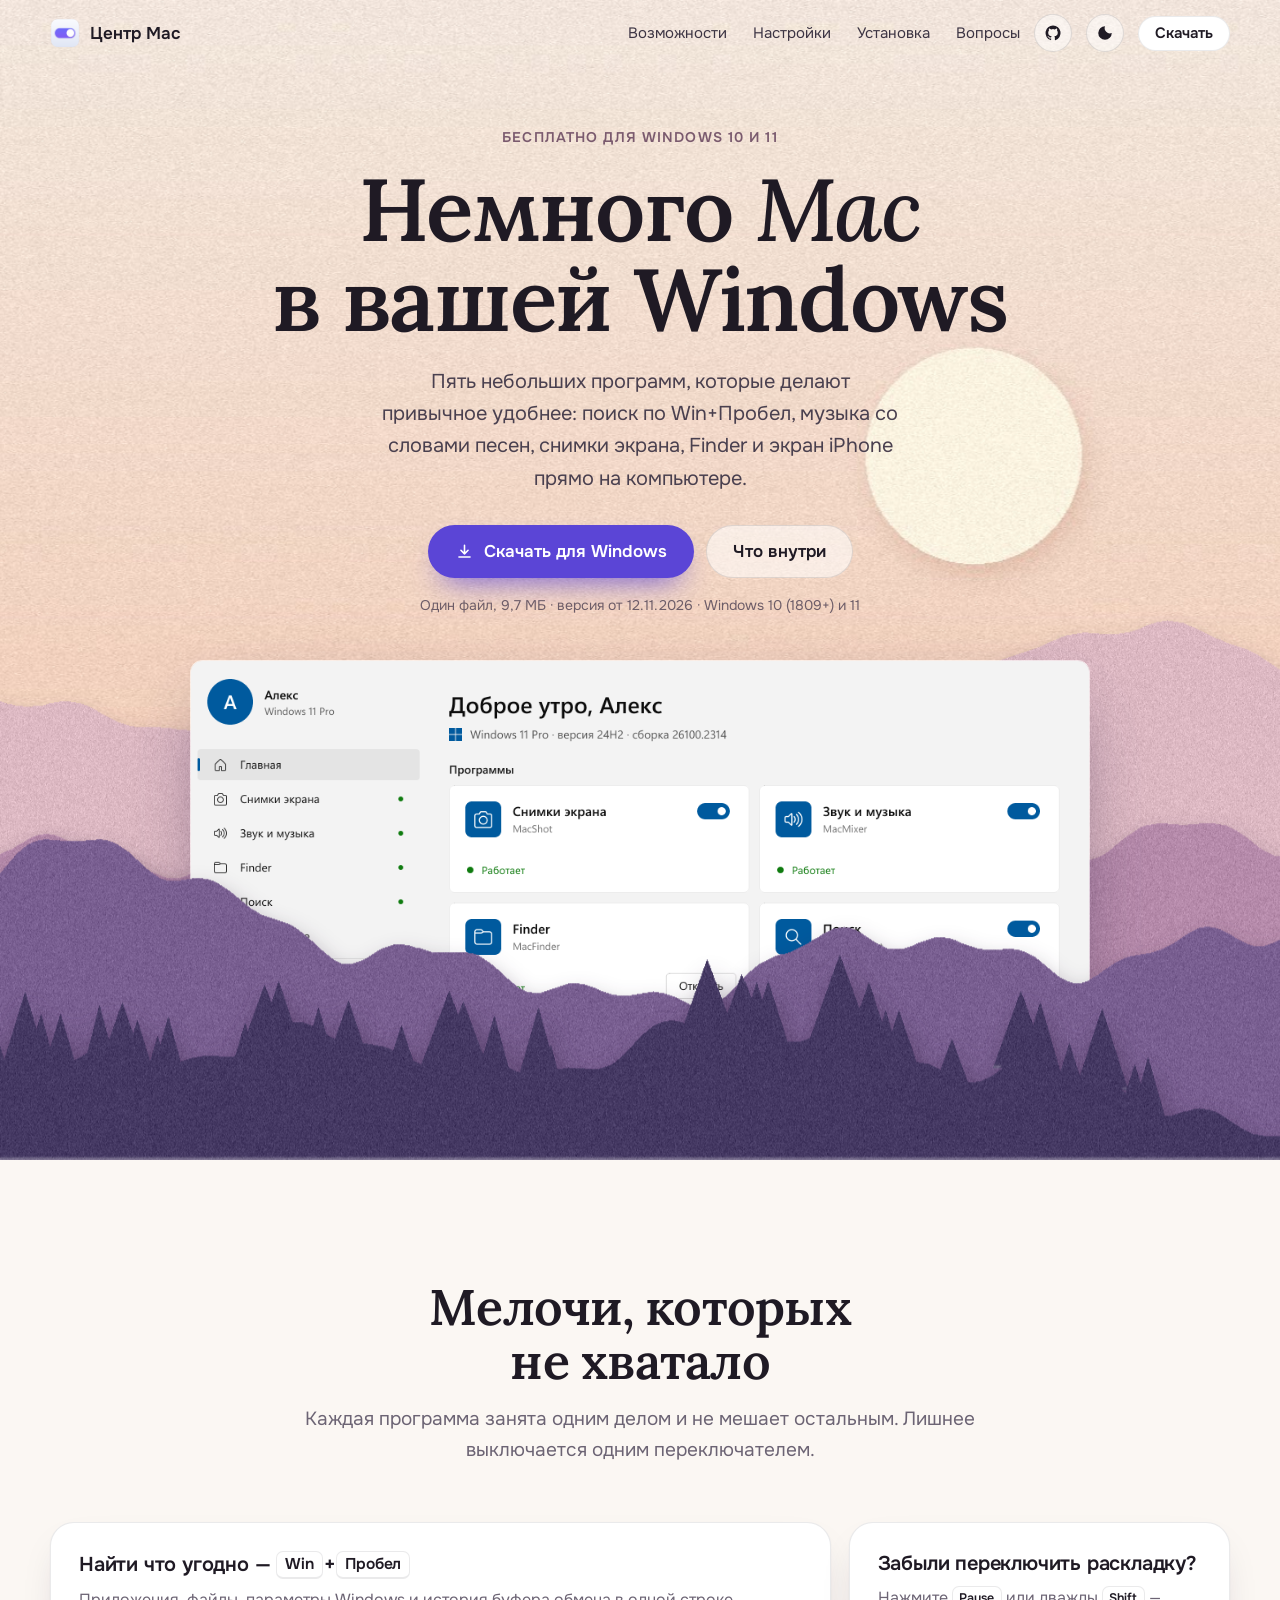
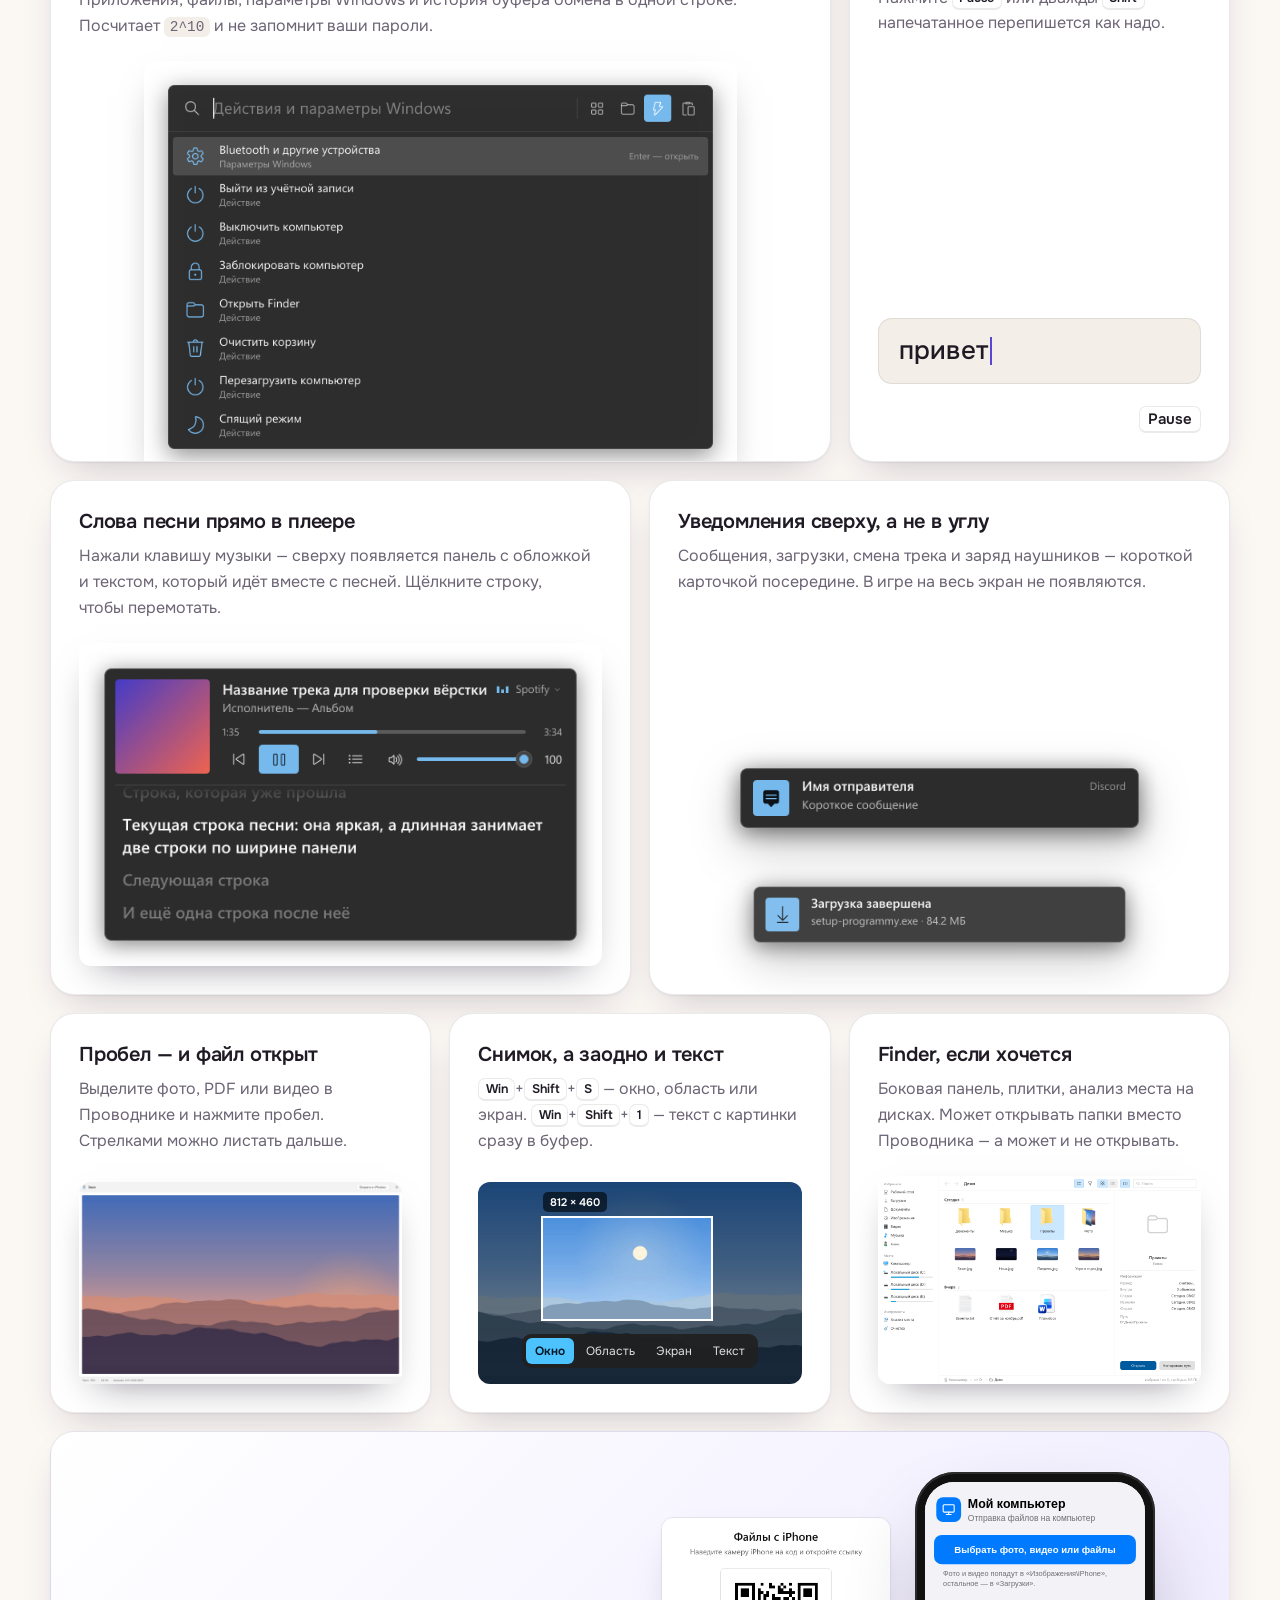
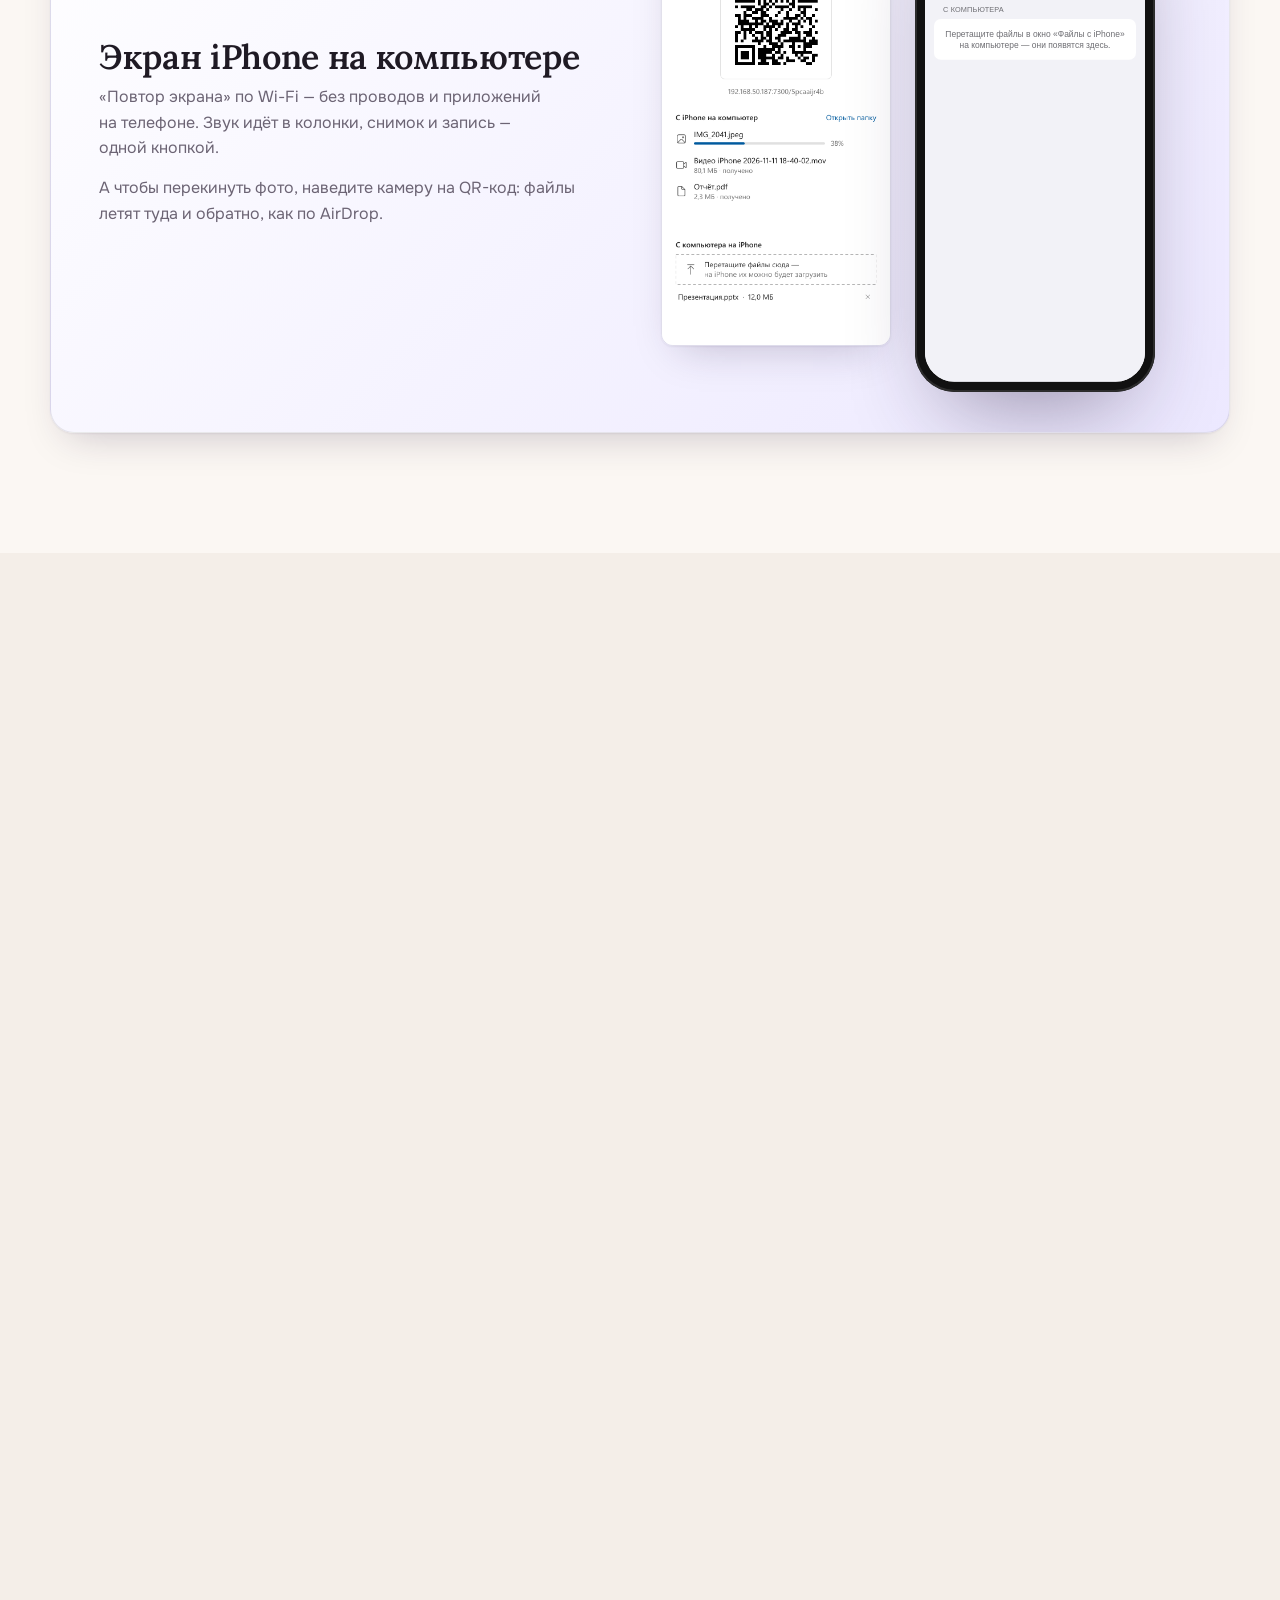
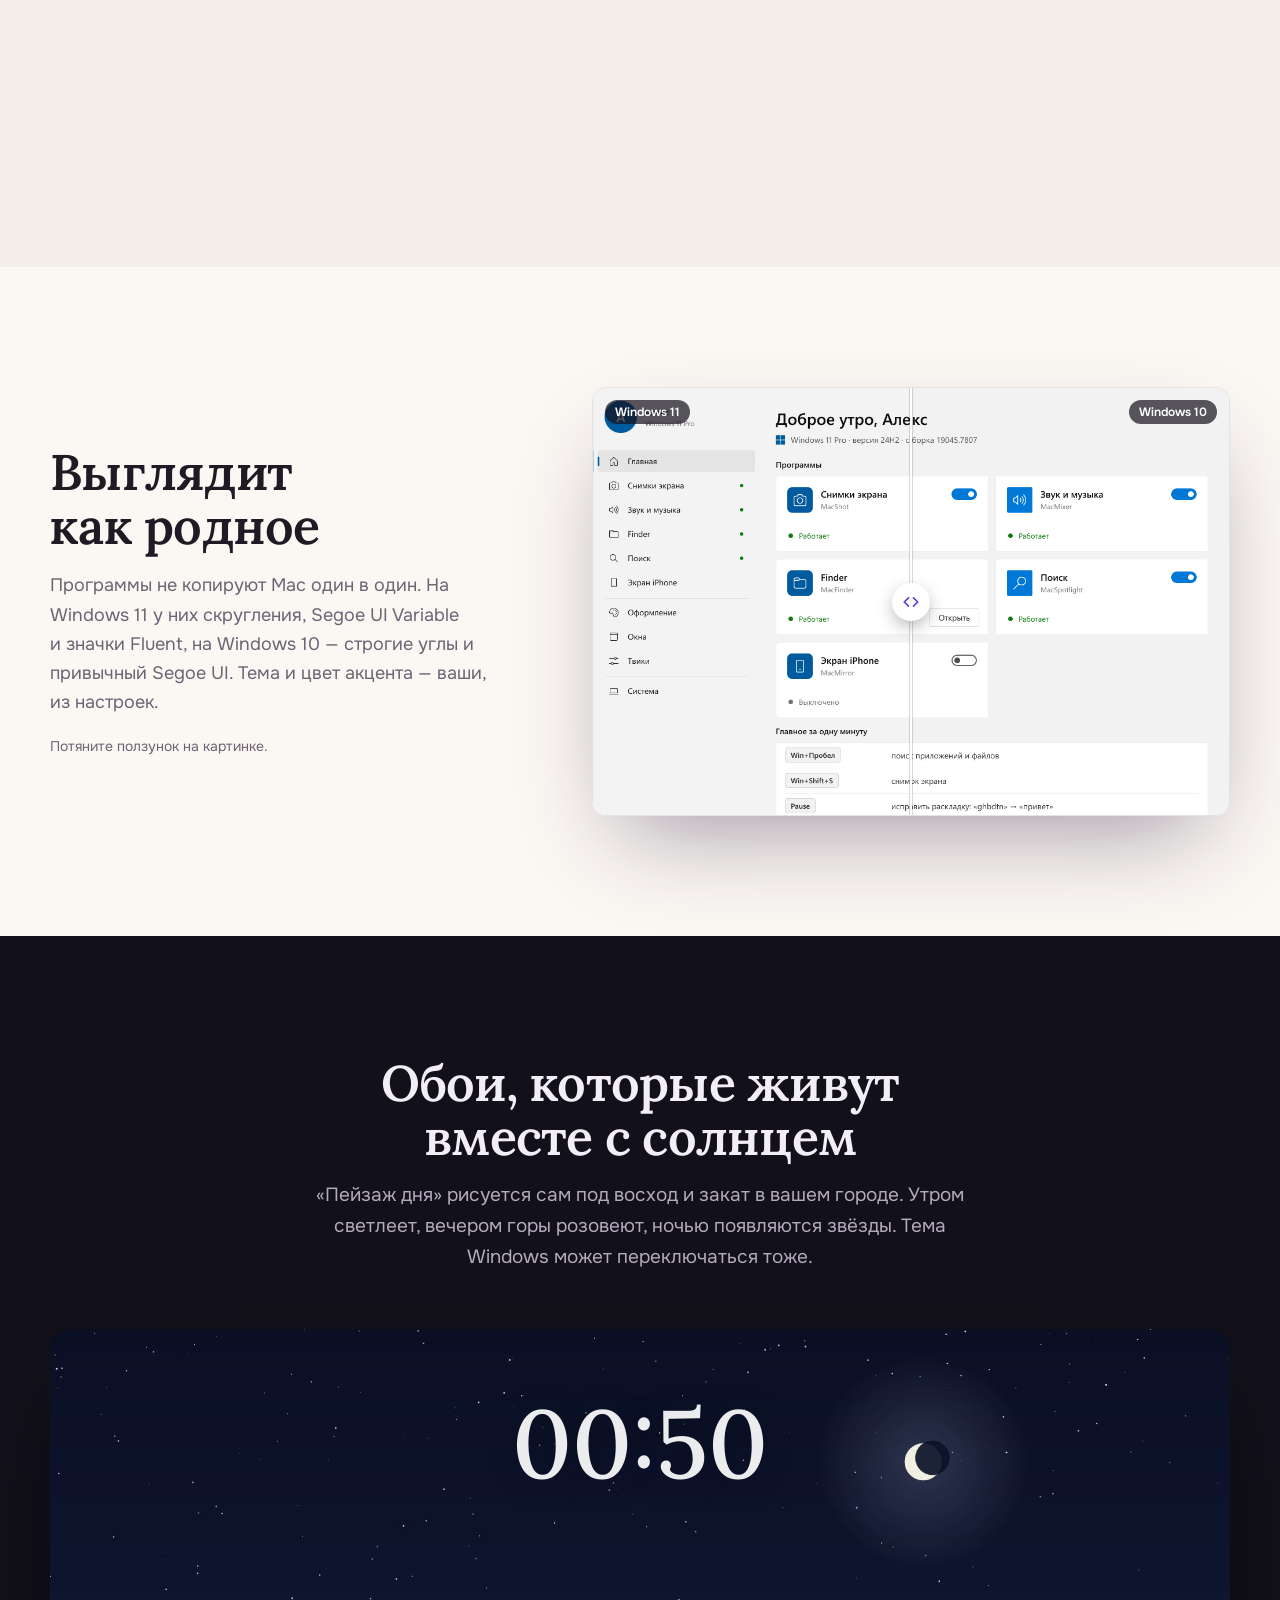
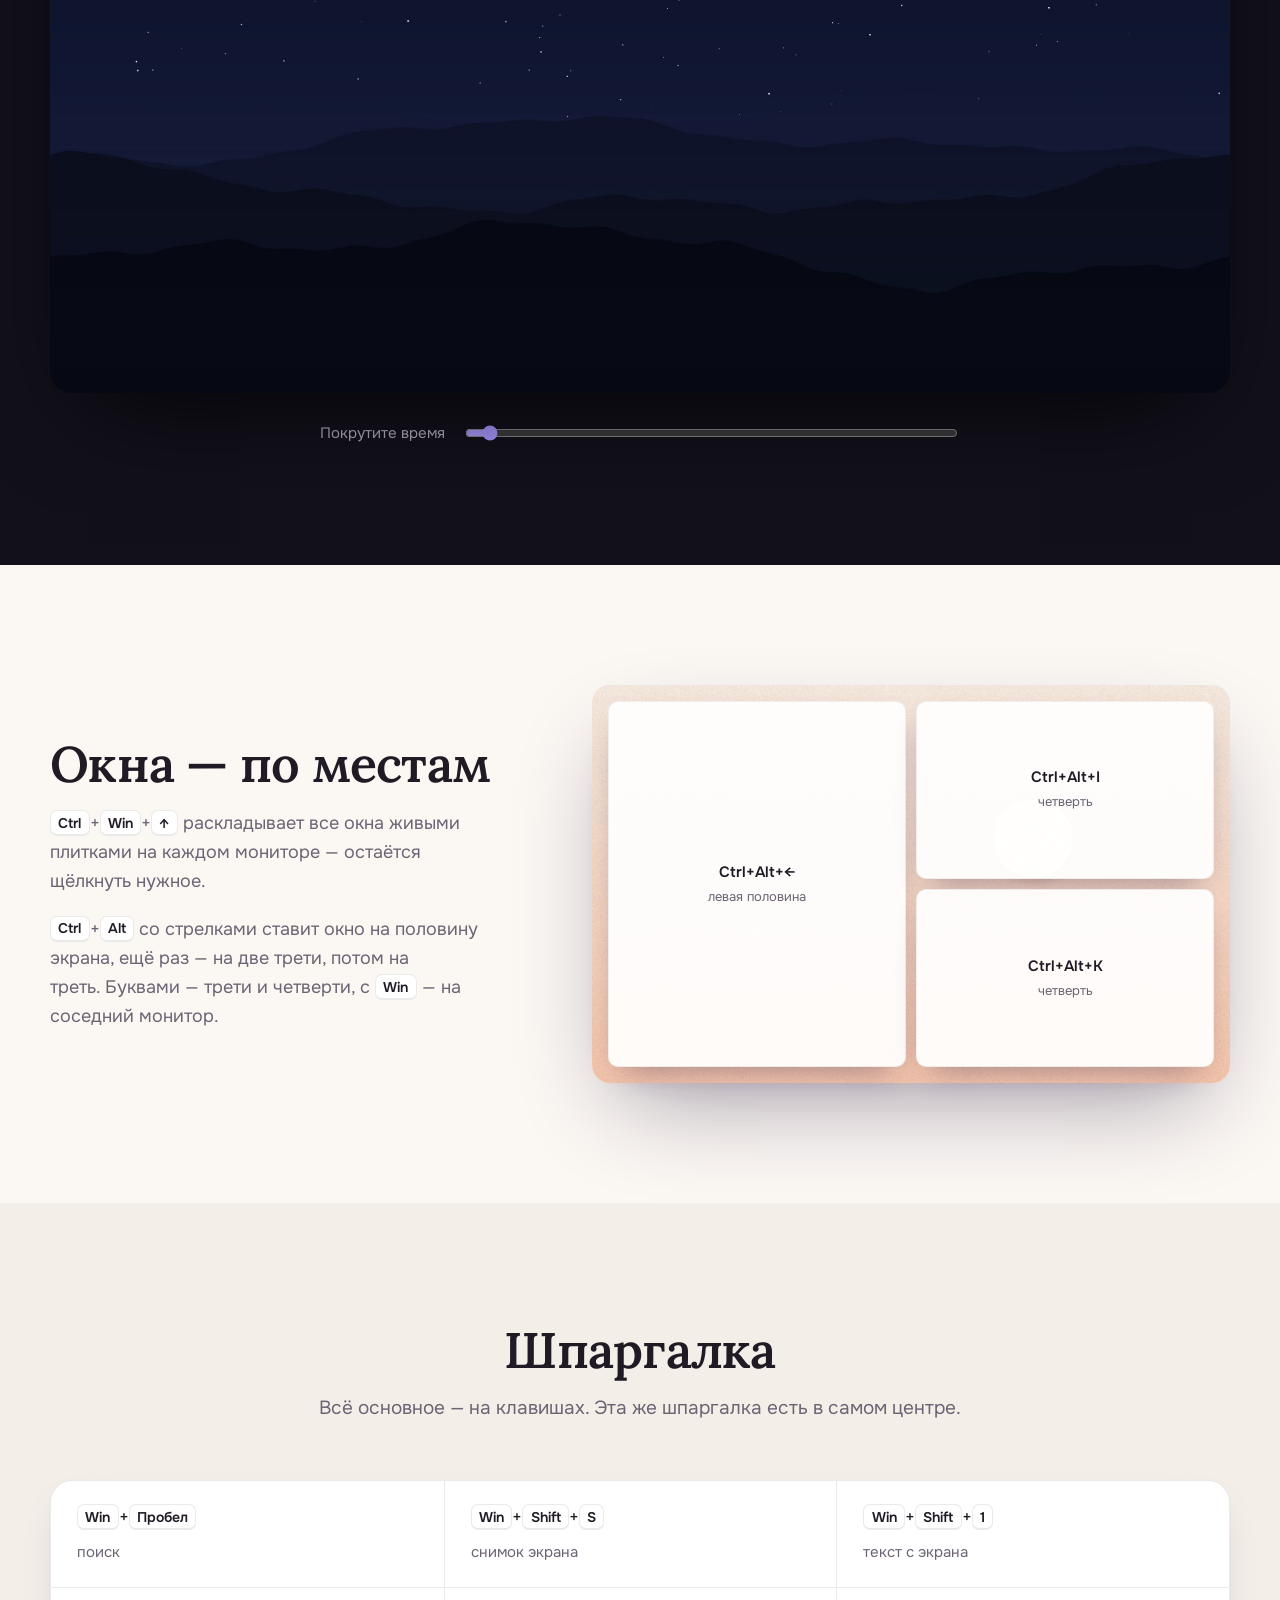
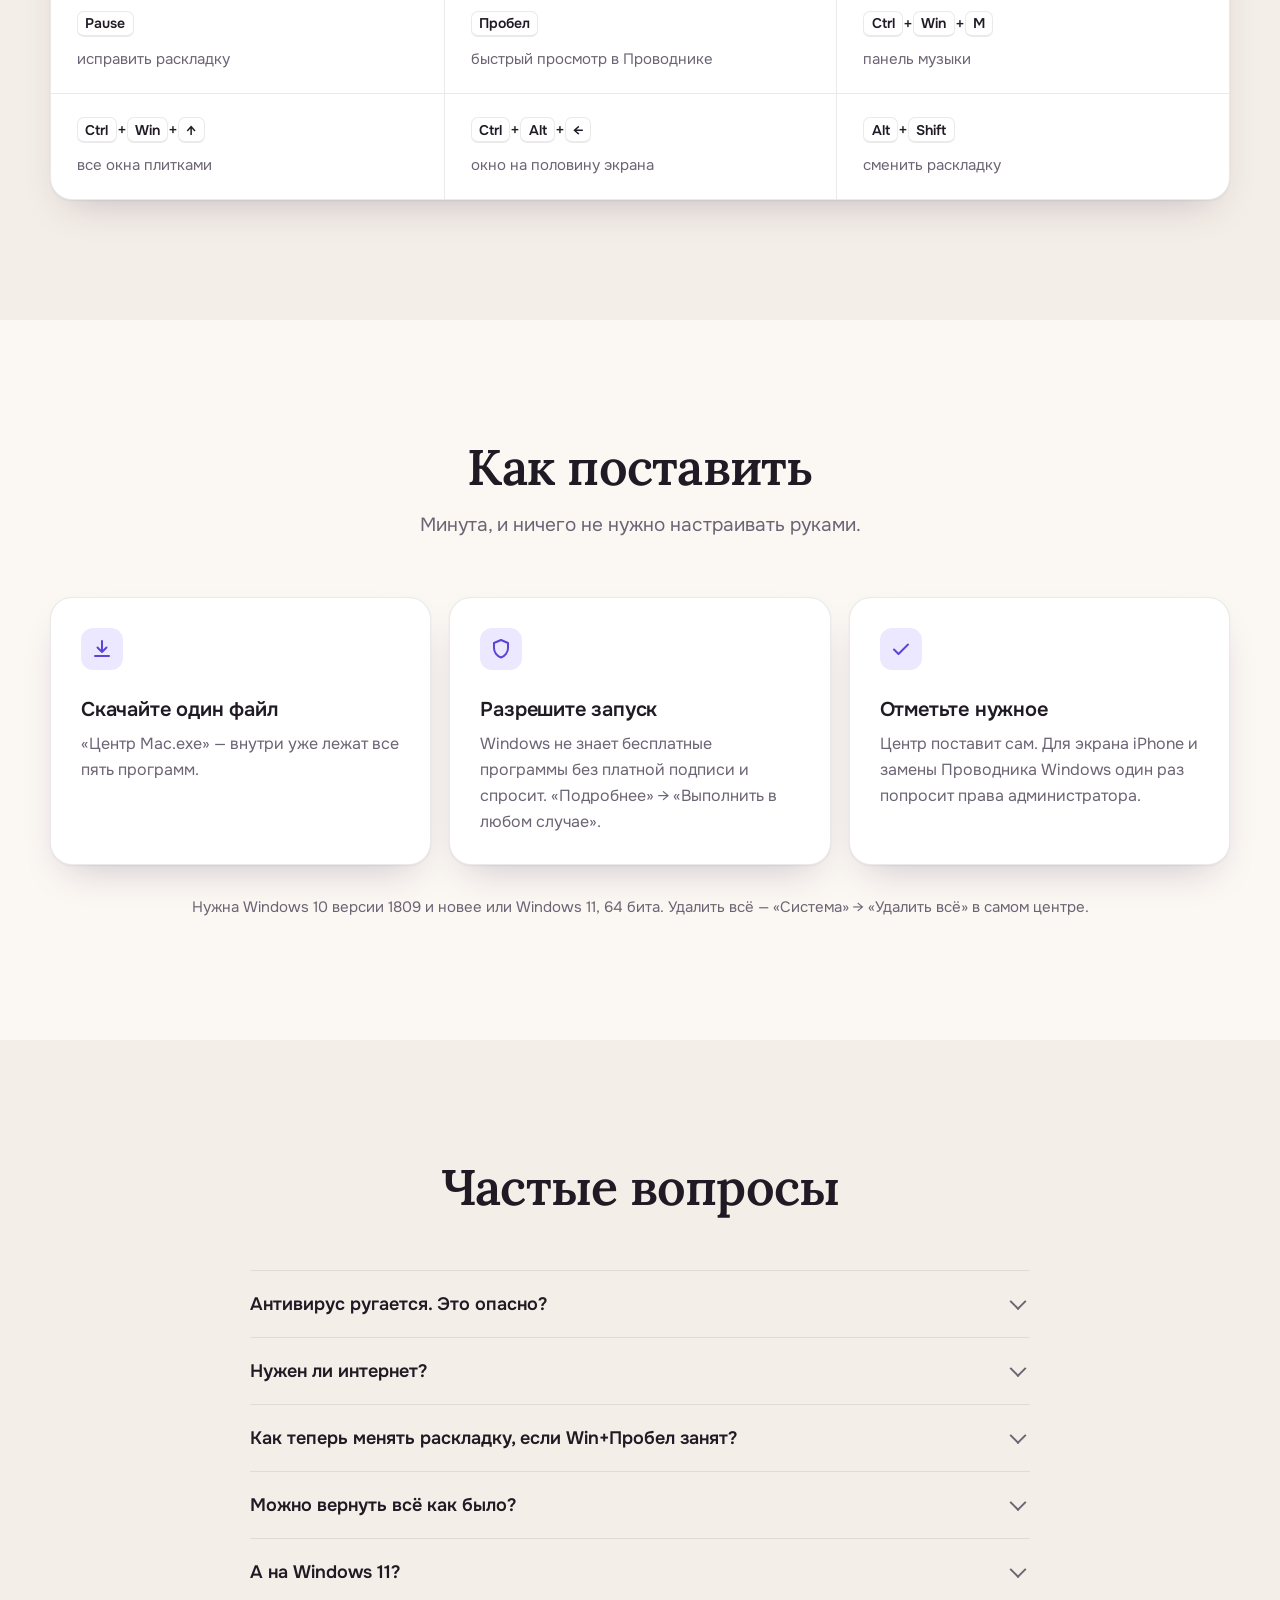
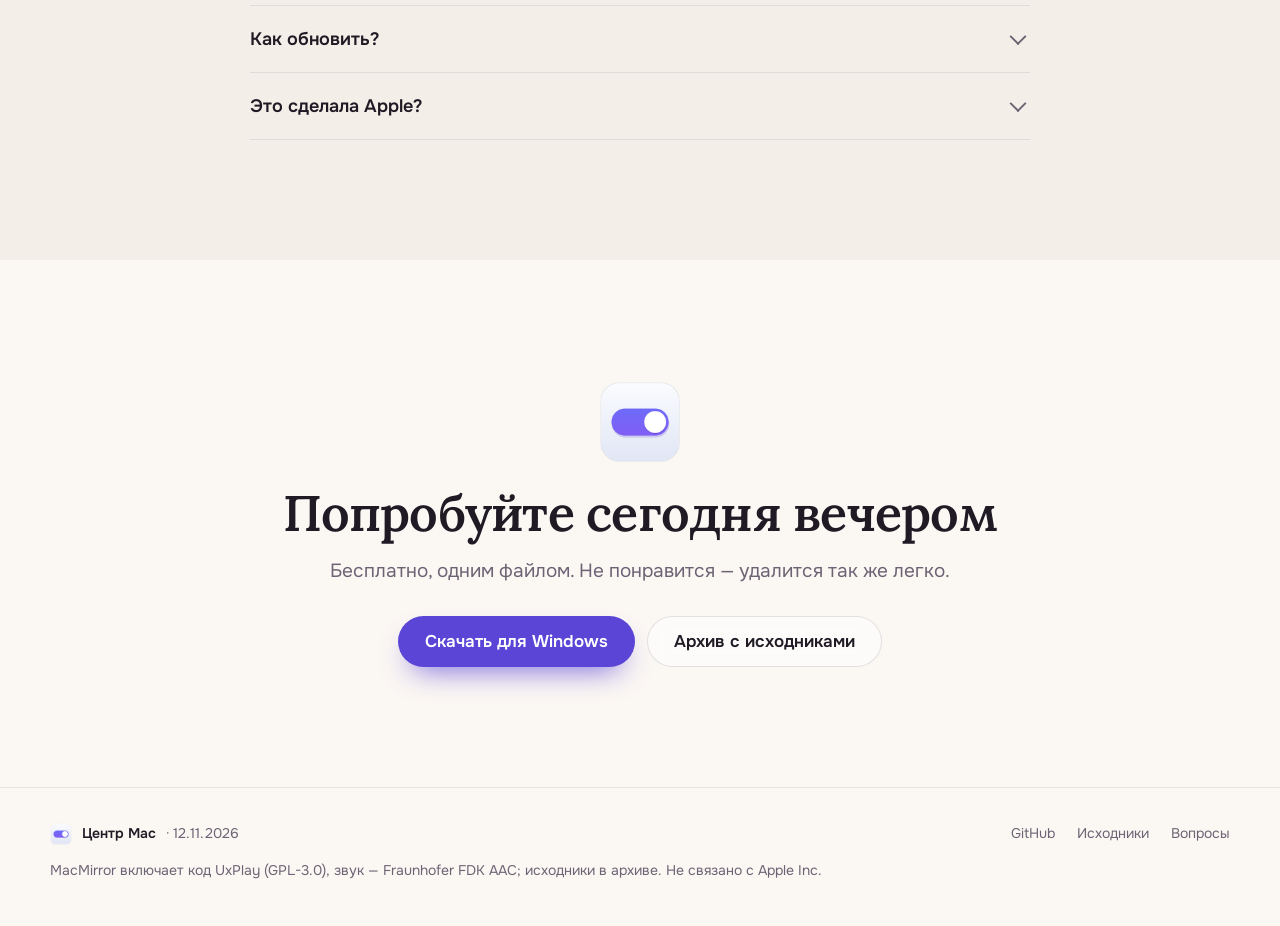
==== commit 22970cd6: "Сайт: новая подача, шрифты и бумажный параллакс Lora для заголовков и Onest для текста, живые тексты" ====
--- a/index.html
+++ b/index.html
@@ -3,310 +3,297 @@
 <head>
 <meta charset="utf-8">
 <meta name="viewport" content="width=device-width, initial-scale=1">
-<title>Центр Mac — удобство Mac для Windows 10 и 11</title>
-<meta name="description" content="Один файл — пять программ: поиск по Win+Пробел, панель музыки с текстом песен, снимки экрана, Finder и экран iPhone на компьютере. Сам подстраивается под Windows 10 и Windows 11.">
+<title>Центр Mac — немного Mac в вашей Windows</title>
+<meta name="description" content="Поиск по Win+Пробел, музыка с текстом песен, снимки экрана, Finder и экран iPhone на компьютере. Бесплатно, одним файлом, для Windows 10 и 11.">
 <meta name="color-scheme" content="light dark">
-<meta property="og:title" content="Центр Mac — удобство Mac для Windows">
-<meta property="og:description" content="Поиск, музыка, снимки экрана, Finder и экран iPhone — в одном файле. Бесплатно.">
+<meta property="og:title" content="Центр Mac — немного Mac в вашей Windows">
+<meta property="og:description" content="Пять маленьких программ, которые делают Windows удобнее. Бесплатно, одним файлом.">
 <meta property="og:image" content="assets/img/center-home-11.png">
 <link rel="icon" href="assets/img/favicon.png">
+<link rel="preconnect" href="https://fonts.googleapis.com">
+<link rel="preconnect" href="https://fonts.gstatic.com" crossorigin>
+<link rel="stylesheet" href="https://fonts.googleapis.com/css2?family=Lora:ital,wght@0,500;0,600;1,500;1,600&family=Onest:wght@400;500;600;700&display=swap">
 <link rel="stylesheet" href="assets/style.css">
 <script src="assets/version.js" defer></script>
 <script src="assets/app.js" defer></script>
 </head>
 <body>
 
-<header class="nav">
+<header class="nav" id="nav">
   <div class="wrap nav-in">
-    <a class="brand" href="#top"><img src="assets/img/icon.png" alt="" width="28" height="28">Центр Mac</a>
+    <a class="brand" href="#top"><img src="assets/img/icon.png" alt="" width="30" height="30">Центр Mac</a>
     <nav class="links" aria-label="Разделы">
-      <a href="#apps">Программы</a>
-      <a href="#center">Центр</a>
-      <a href="#scenery">Обои</a>
-      <a href="#keys">Клавиши</a>
+      <a href="#inside">Возможности</a>
+      <a href="#center">Настройки</a>
       <a href="#install">Установка</a>
       <a href="#faq">Вопросы</a>
     </nav>
+    <a class="gh" href="https://github.com/anq308/mac-win" aria-label="Исходники на GitHub">
+      <svg viewBox="0 0 24 24" aria-hidden="true"><path d="M12 2a10 10 0 0 0-3.16 19.49c.5.09.68-.22.68-.48v-1.7c-2.78.6-3.37-1.34-3.37-1.34-.45-1.16-1.11-1.47-1.11-1.47-.9-.62.07-.6.07-.6 1 .07 1.53 1.03 1.53 1.03.9 1.52 2.34 1.08 2.91.83.09-.65.35-1.08.63-1.33-2.22-.25-4.56-1.11-4.56-4.95 0-1.09.39-1.99 1.03-2.69-.1-.25-.45-1.27.1-2.65 0 0 .84-.27 2.75 1.03a9.5 9.5 0 0 1 5 0c1.91-1.3 2.75-1.03 2.75-1.03.55 1.38.2 2.4.1 2.65.64.7 1.03 1.6 1.03 2.69 0 3.85-2.34 4.7-4.57 4.94.36.31.68.92.68 1.86v2.76c0 .27.18.58.69.48A10 10 0 0 0 12 2Z"/></svg>
+    </a>
     <button class="theme" id="theme" type="button" aria-label="Светлая или тёмная тема">
       <svg viewBox="0 0 24 24" aria-hidden="true"><path d="M12 3a9 9 0 1 0 9 9 7 7 0 0 1-9-9Z"/></svg>
     </button>
-    <a class="btn small primary" href="#download">Скачать</a>
+    <a class="btn small" href="#download">Скачать</a>
   </div>
 </header>
 
 <main id="top">
 
-<!-- ======================= первый экран ======================= -->
+<!-- Первый экран: бумажный пейзаж из слоёв, окно центра стоит между холмами -->
 <section class="hero">
-  <!-- живой фон: «Пейзаж дня» сменяет утро, день, вечер и ночь -->
-  <div class="hero-bg" aria-hidden="true">
-    <img src="assets/img/scene-morning.jpg" alt="" class="b0">
-    <img src="assets/img/scene-day.jpg" alt="" class="b1">
-    <img src="assets/img/scene-evening.jpg" alt="" class="b2">
-    <img src="assets/img/scene-night.jpg" alt="" class="b3">
-  </div>
-  <div class="wrap hero-in">
-    <img class="hero-logo" src="assets/img/icon.png" alt="" width="96" height="96">
-    <p class="eyebrow">Бесплатно · Windows 10 и Windows 11</p>
-    <h1><span class="line">Удобство Mac</span><span class="line">в вашей Windows</span></h1>
-    <p class="lead">Поиск, музыка с текстом песен, снимки экрана, Finder и экран iPhone. Один файл ставит всё и сам подстраивается под систему.</p>
+  <div class="paper" id="paper" aria-hidden="true">
+    <img class="layer sky" src="assets/paper/sky.jpg" alt="" data-depth="0.06">
+    <img class="layer" src="assets/paper/far.png" alt="" data-depth="0.14">
+    <img class="layer" src="assets/paper/mid.png" alt="" data-depth="0.24">
+    <div class="layer hero-window" data-depth="0.3">
+      <img src="assets/img/center-home-11.png" alt="" width="1100" height="740">
+    </div>
+    <img class="layer" src="assets/paper/near.png" alt="" data-depth="0.4">
+    <img class="layer" src="assets/paper/front.png" alt="" data-depth="0.55">
+  </div>
+  <div class="wrap hero-copy">
+    <p class="kicker">Бесплатно для Windows 10 и 11</p>
+    <h1>Немного <em>Mac</em><br>в вашей Windows</h1>
+    <p class="lead">Пять небольших программ, которые делают привычное удобнее: поиск по Win+Пробел, музыка со словами песен, снимки экрана, Finder и экран iPhone прямо на компьютере.</p>
     <div class="cta" id="download">
       <a class="btn primary big" href="downloads/mac-center.exe" download="Центр Mac.exe">
         <svg viewBox="0 0 24 24" aria-hidden="true"><path d="M12 4v11m0 0-4.5-4.5M12 15l4.5-4.5M5 19h14"/></svg>
-        Скачать Центр Mac
+        Скачать для Windows
       </a>
-      <a class="btn glass big" href="#apps">Что внутри</a>
-    </div>
-    <p class="meta" id="version">Один файл · около 10 МБ · без установки чего-либо ещё</p>
-  </div>
-  <div class="stage wrap" id="stage">
-    <figure class="window stage-shot">
-      <img src="assets/img/center-home-11.png" alt="Главная страница Центра Mac: приветствие, версия Windows и пять программ с переключателями" width="1100" height="740">
+      <a class="btn quiet big" href="#inside">Что внутри</a>
+    </div>
+    <p class="fine" id="version">Один файл, около 10 МБ · Windows 10 (1809+) и 11</p>
+  </div>
+</section>
+
+<!-- Возможности: живая сетка вместо одинаковых блоков -->
+<section id="inside" class="section">
+  <div class="wrap">
+    <header class="head">
+      <h2>Мелочи, которых не хватало</h2>
+      <p>Каждая программа занята одним делом и не мешает остальным. Лишнее выключается одним переключателем.</p>
+    </header>
+
+    <div class="bento">
+      <article class="card wide tall">
+        <div class="card-text">
+          <h3>Найти что угодно — <kbd>Win</kbd>&#8202;+&#8202;<kbd>Пробел</kbd></h3>
+          <p>Приложения, файлы, параметры Windows и история буфера обмена в одной строке. Посчитает <code>2^10</code> и не запомнит ваши пароли.</p>
+        </div>
+        <img class="shot" src="assets/img/spotlight-actions.png" alt="Окно поиска с действиями Windows" width="740" height="515" loading="lazy">
+      </article>
+
+      <article class="card typing" aria-label="Пример исправления раскладки">
+        <div class="card-text">
+          <h3>Забыли переключить раскладку?</h3>
+          <p>Нажмите <kbd>Pause</kbd> или дважды <kbd>Shift</kbd> — напечатанное перепишется как надо.</p>
+        </div>
+        <div class="field"><span id="typed">ghbdtn</span><i class="caret"></i></div>
+        <div class="presses"><kbd id="pausekey">Pause</kbd></div>
+      </article>
+
+      <article class="card half">
+        <div class="card-text">
+          <h3>Слова песни прямо в плеере</h3>
+          <p>Нажали клавишу музыки — сверху появляется панель с обложкой и текстом, который идёт вместе с песней. Щёлкните строку, чтобы перемотать.</p>
+        </div>
+        <img class="shot" src="assets/img/music-lyrics.png" alt="Панель музыки с текстом песни" width="576" height="356" loading="lazy">
+      </article>
+
+      <article class="card half islands">
+        <div class="card-text">
+          <h3>Уведомления сверху, а не в углу</h3>
+          <p>Сообщения, загрузки, смена трека и заряд наушников — короткой карточкой посередине. В игре на весь экран не появляются.</p>
+        </div>
+        <div class="stack-cards">
+          <img src="assets/img/island-msg.png" alt="Карточка сообщения" width="496" height="122" loading="lazy">
+          <img src="assets/img/island-download.png" alt="Карточка завершённой загрузки" width="496" height="122" loading="lazy">
+        </div>
+      </article>
+
+      <article class="card third">
+        <div class="card-text">
+          <h3>Пробел — и файл открыт</h3>
+          <p>Выделите фото, PDF или видео в Проводнике и нажмите пробел. Стрелками можно листать дальше.</p>
+        </div>
+        <img class="shot" src="assets/img/quicklook.png" alt="Быстрый просмотр картинки" width="1404" height="876" loading="lazy">
+      </article>
+
+      <article class="card third">
+        <div class="card-text">
+          <h3>Снимок, а заодно и текст</h3>
+          <p><kbd>Win</kbd>+<kbd>Shift</kbd>+<kbd>S</kbd> — окно, область или экран. <kbd>Win</kbd>+<kbd>Shift</kbd>+<kbd>1</kbd> — текст с картинки сразу в буфер.</p>
+        </div>
+        <div class="shot-mock" aria-hidden="true">
+          <img src="assets/img/scene-day.jpg" alt="" loading="lazy">
+          <div class="sel"><span>812 × 460</span></div>
+          <div class="bar"><span class="on">Окно</span><span>Область</span><span>Экран</span><span>Текст</span></div>
+        </div>
+      </article>
+
+      <article class="card third">
+        <div class="card-text">
+          <h3>Finder, если хочется</h3>
+          <p>Боковая панель, плитки, анализ места на дисках. Может открывать папки вместо Проводника — а может и не открывать.</p>
+        </div>
+        <img class="shot" src="assets/img/finder-grid.png" alt="Окно Finder с фотографиями" width="1120" height="720" loading="lazy">
+      </article>
+
+      <article class="card full iphone">
+        <div class="card-text">
+          <h3>Экран iPhone на компьютере</h3>
+          <p>«Повтор экрана» по Wi-Fi — без проводов и приложений на телефоне. Звук идёт в колонки, снимок и запись — одной кнопкой.</p>
+          <p>А чтобы перекинуть фото, наведите камеру на QR-код: файлы летят туда и обратно, как по AirDrop.</p>
+        </div>
+        <div class="iphone-pair">
+          <img class="paper-card" src="assets/img/share.png" alt="Окно с QR-кодом для передачи файлов" width="400" height="752" loading="lazy">
+          <div class="phone"><iframe src="assets/demo/iphone.html" title="Страница отправки файлов на iPhone" loading="lazy"></iframe></div>
+        </div>
+      </article>
+    </div>
+  </div>
+</section>
+
+<!-- Центр Mac -->
+<section id="center" class="section soft">
+  <div class="wrap">
+    <header class="head">
+      <h2>Всё настраивается в одном окне</h2>
+      <p>При первом запуске центр видит, какая у вас Windows, ставит нужное и дальше остаётся под рукой — как «Параметры», только про эти программы.</p>
+    </header>
+    <div class="segmented" role="tablist">
+      <button role="tab" aria-selected="true" data-shot="center-welcome-11.png" data-cap="Приветствие: центр сам видит Windows 10 или 11, версию и тему">Знакомство</button>
+      <button role="tab" data-shot="center-setup-10.png" data-cap="Отмечаете, что нужно, — центр ставит сам">Установка</button>
+      <button role="tab" data-shot="center-home-11.png" data-cap="Все программы на одной странице">Главная</button>
+      <button role="tab" data-shot="center-look-11.png" data-cap="Тема и обои меняются вместе с солнцем">Оформление</button>
+      <button role="tab" data-shot="center-tweaks-10.png" data-cap="Твики Windows — каждый возвращается тем же переключателем">Твики</button>
+      <button role="tab" data-shot="center-mixer-11-dark.png" data-cap="У каждой программы своя страница — и тёмная тема тоже">Тёмная тема</button>
+    </div>
+    <figure class="frame">
+      <img id="tabshot" src="assets/img/center-welcome-11.png" alt="Приветствие Центра Mac" width="1100" height="740">
+      <figcaption id="tabcap">Приветствие: центр сам видит Windows 10 или 11, версию и тему</figcaption>
     </figure>
-    <img class="card c1" src="assets/img/island-download.png" alt="" width="496" height="122">
-    <img class="card c2" src="assets/img/island-msg.png" alt="" width="496" height="122">
-    <img class="card c3" src="assets/img/music.png" alt="" width="576" height="184">
-  </div>
-</section>
-
-<section class="strip">
-  <div class="wrap strip-in">
-    <div><b>1 файл</b><span>внутри все пять программ</span></div>
-    <div><b>Win 10 и 11</b><span>оформление выбирается само</span></div>
-    <div><b>Без интернета</b><span>всё работает на компьютере</span></div>
-    <div><b>Обратимо</b><span>любую настройку можно вернуть</span></div>
-  </div>
-</section>
-
-<!-- ======================= программы ======================= -->
-<section id="apps" class="section">
-  <div class="wrap">
-    <h2>Пять программ — одна установка</h2>
-    <p class="sub">Каждая делает одно дело и не мешает остальным. Включайте только нужные.</p>
-
-    <article class="app">
-      <div class="app-text">
-        <div class="app-head"><span class="tile"><svg viewBox="0 0 24 24"><circle cx="10.5" cy="10.5" r="6"/><path d="m15 15 5 5"/></svg></span><div><h3>Поиск</h3><p>MacSpotlight</p></div></div>
-        <ul class="ticks">
-          <li><kbd>Win</kbd>+<kbd>Пробел</kbd> — приложения, файлы, действия и параметры Windows</li>
-          <li>Калькулятор прямо в строке: <code>2^10</code>, <code>15%</code></li>
-          <li>История буфера обмена — только в памяти, пароли не запоминаются</li>
-          <li><kbd>Pause</kbd> или Shift дважды — «ghbdtn» превращается в «привет»</li>
-          <li><kbd>Пробел</kbd> в Проводнике — быстрый просмотр фото, PDF, видео и документов</li>
-        </ul>
-      </div>
-      <div class="app-shots stack">
-        <img src="assets/img/spotlight-actions.png" alt="Окно поиска в режиме действий" width="740" height="515" loading="lazy">
-        <img class="over" src="assets/img/quicklook.png" alt="Быстрый просмотр картинки по пробелу" width="1404" height="876" loading="lazy">
-      </div>
-    </article>
-
-    <article class="app flip">
-      <div class="app-text">
-        <div class="app-head"><span class="tile"><svg viewBox="0 0 24 24"><path d="M4 9h3l5-4v14l-5-4H4z"/><path d="M16 9a4 4 0 0 1 0 6M18.5 6.5a7.5 7.5 0 0 1 0 11"/></svg></span><div><h3>Звук и музыка</h3><p>MacMixer</p></div></div>
-        <ul class="ticks">
-          <li>Громкость каждой программы — щелчком по динамику в трее</li>
-          <li>Панель «Сейчас играет» сверху по центру вместо стандартной плашки Windows</li>
-          <li>Текст песни, как в Apple Music: строки подсвечиваются, щелчок — перемотка</li>
-          <li>«Островок»: уведомления, загрузки, смена трека, заряд наушников</li>
-        </ul>
-      </div>
-      <div class="app-shots column">
-        <img src="assets/img/music-lyrics.png" alt="Панель музыки с текстом песни" width="576" height="356" loading="lazy">
-        <img src="assets/img/island-msg.png" alt="Карточка уведомления сверху по центру" width="496" height="122" loading="lazy">
-      </div>
-    </article>
-
-    <article class="app">
-      <div class="app-text">
-        <div class="app-head"><span class="tile"><svg viewBox="0 0 24 24"><path d="M4 8h3l2-3h6l2 3h3v11H4z"/><circle cx="12" cy="13" r="3.5"/></svg></span><div><h3>Снимки экрана</h3><p>MacShot</p></div></div>
-        <ul class="ticks">
-          <li><kbd>Win</kbd>+<kbd>Shift</kbd>+<kbd>S</kbd> — окно, область или весь экран</li>
-          <li>Редактор: стрелки, рамки, маркер, подписи</li>
-          <li>Хранилище всех снимков — перетаскивайте прямо в чат</li>
-          <li><kbd>Win</kbd>+<kbd>Shift</kbd>+<kbd>1</kbd> — выделили участок, текст уже в буфере обмена</li>
-        </ul>
-      </div>
-      <div class="app-shots">
-        <div class="shot-mock" aria-label="Выделение области экрана и панель MacShot">
-          <img src="assets/img/scene-day.jpg" alt="" loading="lazy">
-          <div class="dim"></div>
-          <div class="sel"><span>812 × 460</span></div>
-          <div class="bar">
-            <span class="on">Окно</span><span>Область</span><span>Экран</span><span>Текст</span>
-          </div>
-        </div>
-      </div>
-    </article>
-
-    <article class="app flip">
-      <div class="app-text">
-        <div class="app-head"><span class="tile"><svg viewBox="0 0 24 24"><path d="M3 7a2 2 0 0 1 2-2h4l2 2h8a2 2 0 0 1 2 2v8a2 2 0 0 1-2 2H5a2 2 0 0 1-2-2z"/></svg></span><div><h3>Finder</h3><p>MacFinder</p></div></div>
-        <ul class="ticks">
-          <li>Боковая панель, плитки и список, группировка по дате и типу</li>
-          <li>Панель просмотра справа и быстрый просмотр по Пробелу</li>
-          <li>Анализ места на дисках и очистка мусора</li>
-          <li>По желанию — открывает папки вместо Проводника (через Windhawk)</li>
-        </ul>
-      </div>
-      <div class="app-shots">
-        <figure class="window"><img src="assets/img/finder-grid.png" alt="Окно Finder с плитками фото и документов" width="1120" height="720" loading="lazy"></figure>
-      </div>
-    </article>
-
-    <article class="app">
-      <div class="app-text">
-        <div class="app-head"><span class="tile"><svg viewBox="0 0 24 24"><rect x="7" y="2.5" width="10" height="19" rx="2.5"/><path d="M11 18.5h2"/></svg></span><div><h3>Экран iPhone</h3><p>MacMirror</p></div></div>
-        <ul class="ticks">
-          <li>«Повтор экрана» с iPhone по Wi-Fi — без приложений и проводов</li>
-          <li>Звук телефона на колонках компьютера</li>
-          <li>Снимок в полном разрешении и запись видео со звуком</li>
-          <li>Файлы туда и обратно по QR-коду, как AirDrop</li>
-        </ul>
-      </div>
-      <div class="app-shots pair">
-        <img class="paper" src="assets/img/share.png" alt="Окно «Файлы с iPhone» с QR-кодом" width="400" height="752" loading="lazy">
-        <div class="phone"><iframe src="assets/demo/iphone.html" title="Страница отправки файлов на iPhone" loading="lazy"></iframe></div>
-      </div>
-    </article>
-  </div>
-</section>
-
-<!-- ======================= центр ======================= -->
-<section id="center" class="section tint">
-  <div class="wrap">
-    <h2>Центр Mac — все настройки в одном окне</h2>
-    <p class="sub">При первом запуске показывает, какая у вас Windows, ставит выбранное, а дальше — как «Параметры»: переключатели, клавиши, обновления.</p>
-    <div class="tabs" role="tablist">
-      <button role="tab" aria-selected="true" data-shot="center-welcome-11.png" data-cap="Приветствие: центр сам определяет Windows 10 или 11, версию и тему">Приветствие</button>
-      <button role="tab" data-shot="center-setup-10.png" data-cap="Выбор программ и замена Проводника на Finder">Установка</button>
-      <button role="tab" data-shot="center-home-11.png" data-cap="Главная: все программы и их состояние">Главная</button>
-      <button role="tab" data-shot="center-mixer-11-dark.png" data-cap="Страница программы: настройки, клавиши, обновление — в тёмной теме">Программа</button>
-      <button role="tab" data-shot="center-look-11.png" data-cap="Оформление: тема и обои по времени суток">Оформление</button>
-      <button role="tab" data-shot="center-windows-11.png" data-cap="Окна: все окна плитками и раскладка клавишами">Окна</button>
-      <button role="tab" data-shot="center-tweaks-10.png" data-cap="Твики Windows — каждый возвращается тем же переключателем">Твики</button>
-    </div>
-    <figure class="window big">
-      <img id="tabshot" src="assets/img/center-welcome-11.png" alt="Приветствие Центра Mac" width="1100" height="740">
-    </figure>
-    <p class="caption" id="tabcap">Приветствие: центр сам определяет Windows 10 или 11, версию и тему</p>
   </div>
 </section>
 
 <section class="section">
-  <div class="wrap two">
-    <div>
-      <h2>Своя Windows — свой вид</h2>
-      <p class="sub left">Программы не копируют Mac один в один: они выглядят как родные для вашей системы. На Windows 11 — скругления, шрифт Segoe UI Variable и значки Fluent. На Windows 10 — строгие углы и Segoe UI. Тёмная тема и цвет акцента берутся из настроек Windows.</p>
-      <p class="hint">Потяните разделитель на картинке →</p>
+  <div class="wrap split">
+    <div class="split-text">
+      <h2>Выглядит как родное</h2>
+      <p>Программы не копируют Mac один в один. На Windows 11 у них скругления, Segoe UI Variable и значки Fluent, на Windows 10 — строгие углы и привычный Segoe UI. Тема и цвет акцента — ваши, из настроек.</p>
+      <p class="aside">Потяните ползунок на картинке.</p>
     </div>
     <div class="compare" id="compare" aria-label="Сравнение оформления Windows 10 и Windows 11">
       <img src="assets/img/center-home-10.png" alt="Оформление Windows 10" width="1100" height="740">
       <div class="top"><img src="assets/img/center-home-11.png" alt="Оформление Windows 11" width="1100" height="740"></div>
       <span class="tag l">Windows 11</span><span class="tag r">Windows 10</span>
-      <input type="range" min="0" max="100" value="50" aria-label="Разделитель">
+      <input type="range" min="0" max="100" value="50" aria-label="Граница между Windows 11 и Windows 10">
       <div class="handle"></div>
     </div>
   </div>
 </section>
 
-<!-- ======================= обои ======================= -->
-<section id="scenery" class="section dark-band">
-  <div class="wrap">
-    <h2>Обои, которые живут вместе с солнцем</h2>
-    <p class="sub">«Пейзаж дня» рисуется сам под восход и закат в вашем городе: утро, день, вечер и ночь плавно сменяют друг друга. Тема Windows тоже может переключаться по солнцу.</p>
+<section id="scenery" class="section night">
+  <div class="wrap">
+    <header class="head">
+      <h2>Обои, которые живут вместе с солнцем</h2>
+      <p>«Пейзаж дня» рисуется сам под восход и закат в вашем городе. Утром светлеет, вечером горы розовеют, ночью появляются звёзды. Тема Windows может переключаться тоже.</p>
+    </header>
     <div class="scene" id="scene">
-      <img src="assets/img/scene-morning.jpg" alt="Утро" class="s0" width="1920" height="1080" loading="lazy">
-      <img src="assets/img/scene-day.jpg" alt="День" class="s1" width="1920" height="1080" loading="lazy">
-      <img src="assets/img/scene-evening.jpg" alt="Вечер" class="s2" width="1920" height="1080" loading="lazy">
-      <img src="assets/img/scene-night.jpg" alt="Ночь" class="s3" width="1920" height="1080" loading="lazy">
+      <img src="assets/img/scene-morning.jpg" alt="Утро" width="1920" height="1080" loading="lazy">
+      <img src="assets/img/scene-day.jpg" alt="День" width="1920" height="1080" loading="lazy">
+      <img src="assets/img/scene-evening.jpg" alt="Вечер" width="1920" height="1080" loading="lazy">
+      <img src="assets/img/scene-night.jpg" alt="Ночь" width="1920" height="1080" loading="lazy">
       <div class="clock" id="clock">12:00</div>
     </div>
-    <label class="slider">
-      <span>Время суток</span>
-      <input type="range" id="time" min="0" max="1439" value="720" step="10">
-    </label>
-  </div>
-</section>
-
-<!-- ======================= окна ======================= -->
+    <label class="slider"><span>Покрутите время</span><input type="range" id="time" min="0" max="1439" value="720" step="10"></label>
+  </div>
+</section>
+
 <section class="section">
-  <div class="wrap two">
-    <div>
-      <h2>Окна — как на Mac</h2>
-      <p class="sub left"><kbd>Ctrl</kbd>+<kbd>Win</kbd>+<kbd>↑</kbd> раскладывает все открытые окна живыми плитками на каждом мониторе — щёлкните нужное. А <kbd>Ctrl</kbd>+<kbd>Alt</kbd>+стрелки ставят окно на половину, треть или четверть экрана.</p>
-    </div>
-    <div class="snap" aria-label="Схема раскладки окон">
-      <div class="screen">
-        <div class="w a">Ctrl+Alt+←<br><small>ещё раз — ⅔, потом ⅓</small></div>
-        <div class="w b">Ctrl+Alt+I</div>
-        <div class="w c">Ctrl+Alt+K</div>
+  <div class="wrap split">
+    <div class="split-text">
+      <h2>Окна — по местам</h2>
+      <p><kbd>Ctrl</kbd>+<kbd>Win</kbd>+<kbd>↑</kbd> раскладывает все окна живыми плитками на каждом мониторе — остаётся щёлкнуть нужное.</p>
+      <p><kbd>Ctrl</kbd>+<kbd>Alt</kbd> со стрелками ставит окно на половину экрана, ещё раз — на две трети, потом на треть. Буквами — трети и четверти, с <kbd>Win</kbd> — на соседний монитор.</p>
+    </div>
+    <div class="desk" aria-hidden="true">
+      <div class="win a"><b>Ctrl+Alt+←</b><small>левая половина</small></div>
+      <div class="win b"><b>Ctrl+Alt+I</b><small>четверть</small></div>
+      <div class="win c"><b>Ctrl+Alt+K</b><small>четверть</small></div>
+    </div>
+  </div>
+</section>
+
+<section id="keys" class="section soft">
+  <div class="wrap">
+    <header class="head">
+      <h2>Шпаргалка</h2>
+      <p>Всё основное — на клавишах. Эта же шпаргалка есть в самом центре.</p>
+    </header>
+    <dl class="keys">
+      <div><dt><kbd>Win</kbd>+<kbd>Пробел</kbd></dt><dd>поиск</dd></div>
+      <div><dt><kbd>Win</kbd>+<kbd>Shift</kbd>+<kbd>S</kbd></dt><dd>снимок экрана</dd></div>
+      <div><dt><kbd>Win</kbd>+<kbd>Shift</kbd>+<kbd>1</kbd></dt><dd>текст с экрана</dd></div>
+      <div><dt><kbd>Pause</kbd></dt><dd>исправить раскладку</dd></div>
+      <div><dt><kbd>Пробел</kbd></dt><dd>быстрый просмотр в Проводнике</dd></div>
+      <div><dt><kbd>Ctrl</kbd>+<kbd>Win</kbd>+<kbd>M</kbd></dt><dd>панель музыки</dd></div>
+      <div><dt><kbd>Ctrl</kbd>+<kbd>Win</kbd>+<kbd>↑</kbd></dt><dd>все окна плитками</dd></div>
+      <div><dt><kbd>Ctrl</kbd>+<kbd>Alt</kbd>+<kbd>←</kbd></dt><dd>окно на половину экрана</dd></div>
+      <div><dt><kbd>Alt</kbd>+<kbd>Shift</kbd></dt><dd>сменить раскладку</dd></div>
+    </dl>
+  </div>
+</section>
+
+<section id="install" class="section">
+  <div class="wrap">
+    <header class="head">
+      <h2>Как поставить</h2>
+      <p>Минута, и ничего не нужно настраивать руками.</p>
+    </header>
+    <div class="how">
+      <div>
+        <svg viewBox="0 0 24 24" aria-hidden="true"><path d="M12 4v11m0 0-4.5-4.5M12 15l4.5-4.5M5 19h14"/></svg>
+        <h3>Скачайте один файл</h3>
+        <p>«Центр Mac.exe» — внутри уже лежат все пять программ.</p>
       </div>
-    </div>
-  </div>
-</section>
-
-<!-- ======================= клавиши ======================= -->
-<section id="keys" class="section tint">
-  <div class="wrap">
-    <h2>Главное — на клавишах</h2>
-    <div class="keys">
-      <div><span><kbd>Win</kbd>+<kbd>Пробел</kbd></span>поиск</div>
-      <div><span><kbd>Win</kbd>+<kbd>Shift</kbd>+<kbd>S</kbd></span>снимок экрана</div>
-      <div><span><kbd>Win</kbd>+<kbd>Shift</kbd>+<kbd>1</kbd></span>текст с экрана</div>
-      <div><span><kbd>Pause</kbd></span>исправить раскладку</div>
-      <div><span><kbd>Пробел</kbd></span>быстрый просмотр в Проводнике</div>
-      <div><span><kbd>Ctrl</kbd>+<kbd>Win</kbd>+<kbd>M</kbd></span>панель музыки</div>
-      <div><span><kbd>Ctrl</kbd>+<kbd>Win</kbd>+<kbd>↑</kbd></span>все окна плитками</div>
-      <div><span><kbd>Ctrl</kbd>+<kbd>Alt</kbd>+<kbd>←</kbd><kbd>→</kbd></span>окно на половину экрана</div>
-      <div><span><kbd>Ctrl</kbd>+<kbd>Alt</kbd>+<kbd>Win</kbd>+<kbd>→</kbd></span>окно на другой монитор</div>
-      <div><span><kbd>Ctrl</kbd>+<kbd>F</kbd></span>файлы с iPhone (в окне экрана iPhone)</div>
-      <div><span><kbd>Alt</kbd>+<kbd>Shift</kbd></span>сменить раскладку</div>
-      <div><span><kbd>Ctrl</kbd>+<kbd>S</kbd> / <kbd>R</kbd></span>снимок / запись экрана iPhone</div>
-    </div>
-  </div>
-</section>
-
-<!-- ======================= установка ======================= -->
-<section id="install" class="section">
-  <div class="wrap">
-    <h2>Установка за минуту</h2>
-    <ol class="steps">
-      <li><b>Скачайте</b><span>«Центр Mac.exe» — это всё, что нужно.</span></li>
-      <li><b>Запустите</b><span>Если Windows напишет «Защитила ваш компьютер» — «Подробнее» → «Выполнить в любом случае». Программы бесплатные и не подписаны платным сертификатом.</span></li>
-      <li><b>Отметьте программы</b><span>Центр поставит их сам. Windows один-два раза спросит разрешение администратора: для экрана iPhone и замены Проводника.</span></li>
-    </ol>
-    <div class="req">
-      <div><b>Система</b>Windows 10 версии 1809 и новее или Windows 11, 64 бита</div>
-      <div><b>Место</b>около 20 МБ</div>
-      <div><b>Экран iPhone</b>iPhone и компьютер в одной сети Wi-Fi</div>
-      <div><b>Удаление</b>Центр Mac → «Система» → «Удалить всё», Windows станет как была</div>
-    </div>
-  </div>
-</section>
-
-<!-- ======================= вопросы ======================= -->
-<section id="faq" class="section tint">
+      <div>
+        <svg viewBox="0 0 24 24" aria-hidden="true"><path d="M12 3 5 6v5c0 4.4 3 8.3 7 9.5 4-1.2 7-5.1 7-9.5V6z"/></svg>
+        <h3>Разрешите запуск</h3>
+        <p>Windows не знает бесплатные программы без платной подписи и спросит. «Подробнее» → «Выполнить в любом случае».</p>
+      </div>
+      <div>
+        <svg viewBox="0 0 24 24" aria-hidden="true"><path d="m5 12.5 4.5 4.5L19 7.5"/></svg>
+        <h3>Отметьте нужное</h3>
+        <p>Центр поставит сам. Для экрана iPhone и замены Проводника Windows один раз попросит права администратора.</p>
+      </div>
+    </div>
+    <p class="note">Нужна Windows 10 версии 1809 и новее или Windows 11, 64 бита. Удалить всё — «Система» → «Удалить всё» в самом центре.</p>
+  </div>
+</section>
+
+<section id="faq" class="section soft">
   <div class="wrap narrow">
-    <h2>Вопросы</h2>
-    <details><summary>Антивирус ругается — это опасно?</summary><p>Программы ловят горячие клавиши (Win+Пробел, Pause) и для исправления раскладки сами печатают текст — так же ведут себя и вредные программы, поэтому некоторые антивирусы тревожатся. Ничего не отправляется в интернет, кроме двух случаев ниже. Исходники всех программ лежат в архиве — их можно прочитать и собрать самому.</p></details>
-    <details><summary>Нужен ли интернет?</summary><p>Нет. В сеть ходят только текст песен (база lrclib.net, только для играющей песни и только если текст включён) и установка Windhawk через winget, если вы выбрали замену Проводника. Экран iPhone и передача файлов работают внутри вашей домашней сети.</p></details>
-    <details><summary>Что с Win+Пробел — как теперь менять раскладку?</summary><p>Win+Пробел открывает поиск, а раскладка переключается по Alt+Shift или Ctrl+Shift. Если удалить поиск, Win+Пробел снова будет менять раскладку.</p></details>
-    <details><summary>Можно ли вернуть всё как было?</summary><p>Да. Каждая настройка и каждый твик выключаются тем же переключателем. «Система» → «Удалить всё» убирает программы, возвращает Проводник и прежние обои.</p></details>
-    <details><summary>Будет ли работать на Windows 11?</summary><p>Да — программы сами переходят на оформление Windows 11. Замену Проводника на Finder в Windows 11 пока лучше не включать: она ещё не проверена, поэтому по умолчанию выключена.</p></details>
-    <details><summary>Как обновить?</summary><p>Скачайте новый «Центр Mac.exe» в папку «Загрузки» и откройте «Система» → «Проверить» в уже установленном центре — он найдёт новую версию и обновит программы, сохранив настройки. Перенести настройки на другой компьютер можно там же: «Сохранить в файл…».</p></details>
-    <details><summary>Это продукт Apple?</summary><p>Нет. Это независимые бесплатные программы для Windows, вдохновлённые удобством macOS. Они не связаны с Apple Inc. и не используют её значки, шрифты или картинки.</p></details>
-  </div>
-</section>
-
-<section class="section final">
-  <div class="wrap narrow center">
-    <img src="assets/img/icon.png" alt="" width="88" height="88">
-    <h2>Попробуйте сегодня</h2>
-    <p class="sub">Бесплатно. Один файл. Всё обратимо.</p>
-    <div class="cta center">
-      <a class="btn primary big" href="downloads/mac-center.exe" download="Центр Mac.exe">Скачать Центр Mac</a>
-      <a class="btn ghost big" href="downloads/MacSuite.zip">Архив с исходниками</a>
+    <header class="head"><h2>Частые вопросы</h2></header>
+    <details><summary>Антивирус ругается. Это опасно?</summary><p>Программы ловят горячие клавиши и для исправления раскладки сами печатают текст — так же ведут себя и вредные программы, поэтому некоторые антивирусы настораживаются. В интернет ничего не отправляется, кроме двух случаев ниже. Исходники всех программ лежат в архиве и <a href="https://github.com/anq308/mac-win">на GitHub</a>.</p></details>
+    <details><summary>Нужен ли интернет?</summary><p>Нет. В сеть ходят только слова песен (база lrclib.net, для играющей песни и только если слова включены) и установка Windhawk, если вы решили заменить Проводник. Экран iPhone и передача файлов работают внутри домашней сети.</p></details>
+    <details><summary>Как теперь менять раскладку, если Win+Пробел занят?</summary><p>По Alt+Shift или Ctrl+Shift. Если удалить поиск, Win+Пробел снова будет менять раскладку.</p></details>
+    <details><summary>Можно вернуть всё как было?</summary><p>Да. Каждая настройка и каждый твик выключаются тем же переключателем, а «Удалить всё» убирает программы, возвращает Проводник и прежние обои.</p></details>
+    <details><summary>А на Windows 11?</summary><p>Да, программы сами переходят на оформление Windows 11. Только замену Проводника на Finder там пока лучше не включать — она ещё не проверена и по умолчанию выключена.</p></details>
+    <details><summary>Как обновить?</summary><p>Скачайте новый «Центр Mac.exe» в «Загрузки» и нажмите «Система» → «Проверить» в уже установленном центре. Он найдёт новую версию и обновит программы, настройки останутся.</p></details>
+    <details><summary>Это сделала Apple?</summary><p>Нет. Это независимые бесплатные программы для Windows, которым понравилось, как удобно устроен Mac. С Apple Inc. они не связаны и не используют её значки, шрифты или картинки.</p></details>
+  </div>
+</section>
+
+<section class="section finale">
+  <div class="wrap narrow">
+    <img src="assets/img/icon.png" alt="" width="84" height="84">
+    <h2>Попробуйте сегодня вечером</h2>
+    <p>Бесплатно, одним файлом. Не понравится — удалится так же легко.</p>
+    <div class="cta">
+      <a class="btn primary big" href="downloads/mac-center.exe" download="Центр Mac.exe">Скачать для Windows</a>
+      <a class="btn quiet big" href="downloads/MacSuite.zip">Архив с исходниками</a>
     </div>
   </div>
 </section>
@@ -315,8 +302,13 @@
 
 <footer class="foot">
   <div class="wrap foot-in">
-    <span>Центр Mac · <span id="footver">бесплатно</span></span>
-    <span>MacMirror содержит код UxPlay (GPL-3.0), звук — Fraunhofer FDK AAC; исходники — в архиве. Не связано с Apple Inc.</span>
+    <div class="foot-brand"><img src="assets/img/icon.png" alt="" width="22" height="22">Центр Mac <span id="footver"></span></div>
+    <nav>
+      <a href="https://github.com/anq308/mac-win">GitHub</a>
+      <a href="downloads/MacSuite.zip">Исходники</a>
+      <a href="#faq">Вопросы</a>
+    </nav>
+    <p>MacMirror включает код UxPlay (GPL-3.0), звук — Fraunhofer FDK AAC; исходники в архиве. Не связано с Apple Inc.</p>
   </div>
 </footer>
 
--- a/assets/style.css
+++ b/assets/style.css
@@ -1,363 +1,306 @@
-/* Центр Mac — сайт. Шрифт системный (Segoe UI Variable на Windows 11, Segoe UI на 10), цвета — как у программ */
+/* Центр Mac — сайт.
+   Заголовки — Lora (книжная антиква), текст и интерфейс — Onest. Палитра тёплая, как бумага на первом экране. */
 
 :root {
-  --bg: #f6f6f8;
-  --bg2: #ffffff;
-  --tint: #eef1f6;
-  --ink: #111318;
-  --dim: #5b6070;
-  --line: rgba(17, 19, 24, .1);
-  --accent: #0067c0;
-  --accent2: #2f8cff;
-  --on-accent: #fff;
-  --shadow: 0 24px 60px -20px rgba(16, 30, 60, .35), 0 6px 18px -8px rgba(16, 30, 60, .2);
-  --radius: 14px;
+  --bg: #fbf7f3;
+  --bg-soft: #f4eee8;
+  --card: #ffffff;
+  --ink: #1f1a24;
+  --dim: #6c6474;
+  --line: rgba(31, 26, 36, .09);
+  --accent: #5b45d6;
+  --accent-ink: #ffffff;
+  --accent-soft: #ece8ff;
+  --shadow: 0 1px 2px rgba(40, 24, 60, .06), 0 18px 40px -18px rgba(40, 24, 60, .25);
+  --shadow-big: 0 40px 90px -30px rgba(40, 24, 60, .45);
+  --serif: "Lora", Georgia, "Times New Roman", serif;
+  --sans: "Onest", "Segoe UI Variable Text", "Segoe UI", system-ui, sans-serif;
 }
 :root[data-theme="dark"] {
-  --bg: #0f1115;
-  --bg2: #171a20;
-  --tint: #13161c;
-  --ink: #f2f4f8;
-  --dim: #a2a8b6;
-  --line: rgba(255, 255, 255, .1);
-  --accent: #4cc2ff;
-  --accent2: #7fd3ff;
-  --on-accent: #001521;
-  --shadow: 0 24px 60px -20px rgba(0, 0, 0, .8), 0 6px 18px -8px rgba(0, 0, 0, .6);
+  --bg: #141218;
+  --bg-soft: #1a171f;
+  --card: #201c26;
+  --ink: #f3eef6;
+  --dim: #a59cae;
+  --line: rgba(255, 255, 255, .08);
+  --accent: #a897ff;
+  --accent-ink: #160f2e;
+  --accent-soft: #2a2440;
+  --shadow: 0 1px 2px rgba(0, 0, 0, .3), 0 18px 40px -18px rgba(0, 0, 0, .7);
+  --shadow-big: 0 40px 90px -30px rgba(0, 0, 0, .8);
 }
 @media (prefers-color-scheme: dark) {
   :root:not([data-theme="light"]) {
-    --bg: #0f1115;
-    --bg2: #171a20;
-    --tint: #13161c;
-    --ink: #f2f4f8;
-    --dim: #a2a8b6;
-    --line: rgba(255, 255, 255, .1);
-    --accent: #4cc2ff;
-    --accent2: #7fd3ff;
-    --on-accent: #001521;
-    --shadow: 0 24px 60px -20px rgba(0, 0, 0, .8), 0 6px 18px -8px rgba(0, 0, 0, .6);
+    --bg: #141218;
+    --bg-soft: #1a171f;
+    --card: #201c26;
+    --ink: #f3eef6;
+    --dim: #a59cae;
+    --line: rgba(255, 255, 255, .08);
+    --accent: #a897ff;
+    --accent-ink: #160f2e;
+    --accent-soft: #2a2440;
+    --shadow: 0 1px 2px rgba(0, 0, 0, .3), 0 18px 40px -18px rgba(0, 0, 0, .7);
+    --shadow-big: 0 40px 90px -30px rgba(0, 0, 0, .8);
   }
 }
 
 * { box-sizing: border-box; }
-html { scroll-behavior: smooth; scroll-padding-top: 72px; }
+html { scroll-behavior: smooth; scroll-padding-top: 76px; }
 body {
   margin: 0;
   background: var(--bg);
   color: var(--ink);
-  font: 17px/1.55 "Segoe UI Variable Text", "Segoe UI", system-ui, -apple-system, "Helvetica Neue", Arial, sans-serif;
+  font: 400 17px/1.62 var(--sans);
   -webkit-font-smoothing: antialiased;
+  text-rendering: optimizeLegibility;
 }
 img { max-width: 100%; height: auto; display: block; }
-a { color: var(--accent); }
-h1, h2, h3 { font-family: "Segoe UI Variable Display", "Segoe UI", system-ui, sans-serif; letter-spacing: -.02em; margin: 0; }
-h1 { font-size: clamp(40px, 6vw, 68px); line-height: 1.04; font-weight: 700; }
-h2 { font-size: clamp(28px, 3.6vw, 42px); line-height: 1.12; font-weight: 700; }
-h3 { font-size: 24px; font-weight: 650; }
+a { color: var(--accent); text-underline-offset: 3px; }
+h1, h2, h3 { margin: 0; text-wrap: balance; }
+h1, h2 { font-family: var(--serif); font-weight: 600; letter-spacing: -.015em; }
+h1 { font-size: clamp(46px, 7vw, 88px); line-height: 1.02; }
+h1 em { font-style: italic; font-weight: 500; }
+h2 { font-size: clamp(32px, 4.2vw, 50px); line-height: 1.08; }
+h3 { font: 600 20px/1.3 var(--sans); letter-spacing: -.01em; }
+p { margin: 0; text-wrap: pretty; }
 kbd {
   display: inline-block;
-  font: 600 .82em/1 "Segoe UI", system-ui, sans-serif;
-  padding: .32em .5em;
-  margin: 0 .08em;
-  border-radius: 6px;
+  font: 600 .78em/1 var(--sans);
+  padding: .34em .52em .3em;
+  border-radius: 7px;
   border: 1px solid var(--line);
-  border-bottom-width: 2px;
-  background: var(--bg2);
+  border-bottom-width: 2.5px;
+  background: var(--card);
   color: var(--ink);
   white-space: nowrap;
-}
-code { font: .9em Consolas, monospace; background: var(--tint); padding: .1em .35em; border-radius: 5px; }
-
-.wrap { width: min(1180px, 100% - 32px); margin: 0 auto; }
-.narrow { width: min(820px, 100% - 32px); }
-.center { text-align: center; }
+  vertical-align: .08em;
+}
+code { font: .9em Consolas, "Cascadia Mono", monospace; background: var(--bg-soft); padding: .12em .4em; border-radius: 6px; }
+
+.wrap { width: min(1180px, 100% - 40px); margin: 0 auto; }
+.narrow { width: min(780px, 100% - 40px); }
 
 /* ---------- кнопки ---------- */
 .btn {
   display: inline-flex; align-items: center; gap: 10px;
-  text-decoration: none; font-weight: 600;
-  border-radius: 10px; padding: 12px 20px;
-  border: 1px solid transparent;
-  transition: transform .15s, box-shadow .15s, background .15s;
-}
-.btn svg { width: 20px; height: 20px; fill: none; stroke: currentColor; stroke-width: 2; stroke-linecap: round; stroke-linejoin: round; }
-.btn.primary { background: var(--accent); color: var(--on-accent); box-shadow: 0 10px 24px -10px var(--accent); }
-.btn.primary:hover { transform: translateY(-1px); box-shadow: 0 14px 30px -10px var(--accent); }
-.btn.ghost { color: var(--ink); border-color: var(--line); background: var(--bg2); }
-.btn.ghost:hover { border-color: var(--accent); }
-.btn.big { padding: 15px 24px; font-size: 17px; }
-.btn.small { padding: 8px 14px; font-size: 15px; }
+  text-decoration: none; font: 600 16px/1 var(--sans);
+  border-radius: 999px; padding: 12px 20px;
+  border: 1px solid var(--line); background: var(--card); color: var(--ink);
+  transition: transform .2s, box-shadow .2s, background .2s;
+}
+.btn svg { width: 19px; height: 19px; fill: none; stroke: currentColor; stroke-width: 2; stroke-linecap: round; stroke-linejoin: round; }
+.btn:hover { transform: translateY(-1px); }
+.btn.primary { background: var(--accent); color: var(--accent-ink); border-color: transparent; box-shadow: 0 14px 30px -14px var(--accent); }
+.btn.quiet { background: rgba(255, 255, 255, .55); border-color: rgba(31, 26, 36, .12); backdrop-filter: blur(10px); -webkit-backdrop-filter: blur(10px); color: #1f1a24; }
+.btn.big { padding: 16px 26px; font-size: 17px; }
+.btn.small { padding: 9px 16px; font-size: 15px; }
 
 /* ---------- шапка ---------- */
-.nav {
-  position: sticky; top: 0; z-index: 10;
-  background: color-mix(in srgb, var(--bg) 80%, transparent);
-  backdrop-filter: saturate(1.6) blur(16px);
-  -webkit-backdrop-filter: saturate(1.6) blur(16px);
-  border-bottom: 1px solid var(--line);
-}
-.nav-in { display: flex; align-items: center; gap: 18px; height: 60px; }
-.brand { display: flex; align-items: center; gap: 10px; font-weight: 700; color: var(--ink); text-decoration: none; }
-.brand img { border-radius: 7px; }
-.links { display: flex; gap: 22px; margin-left: auto; }
-.links a { color: var(--dim); text-decoration: none; font-size: 15px; }
-.links a:hover { color: var(--ink); }
-.theme { width: 38px; height: 38px; border-radius: 10px; border: 1px solid var(--line); background: var(--bg2); color: var(--ink); cursor: pointer; display: grid; place-items: center; }
-.theme svg { width: 18px; height: 18px; fill: currentColor; }
-
-/* ---------- первый экран: живые обои, крупный заголовок, окно «встаёт» при прокрутке ---------- */
-.hero { position: relative; padding: 110px 0 0; overflow: hidden; color: #fff; isolation: isolate; }
-.hero-bg { position: absolute; inset: 0; z-index: -1; background: #0b1020; }
-.hero-bg img {
-  position: absolute; inset: 0; width: 100%; height: 100%; object-fit: cover; object-position: 62% 60%;
-  opacity: 0; animation: dayloop 32s infinite, drift 32s infinite ease-in-out;
-}
-/* по кругу: каждое время суток 8 секунд; первое видно сразу (app.js начинает с текущего) */
-.hero-bg .b0 { animation-delay: -1.9s, -1.9s; }
-.hero-bg .b1 { animation-delay: 6.1s, 6.1s; }
-.hero-bg .b2 { animation-delay: 14.1s, 14.1s; }
-.hero-bg .b3 { animation-delay: 22.1s, 22.1s; }
-@keyframes dayloop { 0% { opacity: 0; } 6% { opacity: 1; } 25% { opacity: 1; } 31% { opacity: 0; } 100% { opacity: 0; } }
-@keyframes drift { from { transform: scale(1.08) translateY(0); } 50% { transform: scale(1.02) translateY(-1.5%); } to { transform: scale(1.08); } }
-.hero-bg::after {
-  content: ""; position: absolute; inset: 0;
-  background: linear-gradient(180deg, rgba(8, 12, 30, .55) 0%, rgba(8, 12, 30, .15) 45%, rgba(8, 12, 30, 0) 60%, var(--bg) 100%);
-}
-.hero-in { text-align: center; display: flex; flex-direction: column; align-items: center; }
-.hero-logo { width: 96px; height: 96px; filter: drop-shadow(0 18px 40px rgba(0,0,0,.45)); animation: pop .9s .1s both cubic-bezier(.2,.9,.3,1.3); }
-.eyebrow { color: #cfe6ff; font-weight: 600; margin: 22px 0 10px; letter-spacing: .02em; animation: rise .8s .25s both; }
-.hero h1 { font-size: clamp(44px, 7.4vw, 92px); text-shadow: 0 6px 40px rgba(0, 0, 0, .35); }
-.hero h1 .line { display: block; animation: rise .9s both cubic-bezier(.2,.8,.2,1); }
-.hero h1 .line:nth-child(1) { animation-delay: .35s; }
-.hero h1 .line:nth-child(2) { animation-delay: .5s; background: linear-gradient(90deg, #ffffff, #c9d8ff 40%, #ffd3b0); -webkit-background-clip: text; background-clip: text; color: transparent; }
-.lead { font-size: clamp(18px, 2vw, 21px); color: rgba(255, 255, 255, .86); margin: 22px auto 30px; max-width: 46ch; animation: rise .9s .65s both; }
-.cta { display: flex; flex-wrap: wrap; gap: 12px; animation: rise .9s .8s both; }
-.hero .cta { justify-content: center; }
-.cta.center { justify-content: center; }
-.btn.glass { color: #fff; background: rgba(255, 255, 255, .14); border-color: rgba(255, 255, 255, .3); backdrop-filter: blur(12px); -webkit-backdrop-filter: blur(12px); }
-.btn.glass:hover { background: rgba(255, 255, 255, .24); }
-.hero .btn.primary { background: #fff; color: #0b2a6b; box-shadow: 0 16px 40px -12px rgba(0, 0, 0, .55); }
-.meta { color: rgba(255, 255, 255, .7); font-size: 14px; margin-top: 16px; animation: rise .9s .9s both; }
-@keyframes rise { from { opacity: 0; transform: translateY(26px); } }
-@keyframes pop { from { opacity: 0; transform: scale(.6) rotate(-8deg); } }
-
-/* окно центра: наклонено, при прокрутке выпрямляется (--k от 0 до 1 задаёт app.js) */
-.stage { position: relative; margin-top: 64px; padding-bottom: 40px; perspective: 1600px; --k: 0; }
-.stage-shot {
-  max-width: 1040px; margin: 0 auto;
-  transform: rotateX(calc((1 - var(--k)) * 24deg)) scale(calc(.9 + var(--k) * .1)) translateY(calc((1 - var(--k)) * 40px));
-  transform-origin: 50% 0;
-  animation: rise 1.2s 1s both;
-  box-shadow: 0 50px 120px -30px rgba(0, 10, 40, .6);
-}
-.window { margin: 0; border-radius: 10px; overflow: hidden; box-shadow: var(--shadow); border: 1px solid var(--line); background: var(--bg2); }
-.card { position: absolute; filter: drop-shadow(0 20px 40px rgba(0, 0, 0, .4)); pointer-events: none; }
-.card.c1 { width: min(36%, 380px); left: 2%; top: 6%; animation: cardin .9s 1.6s both cubic-bezier(.2,.9,.3,1.2), bob 6s 2.5s infinite ease-in-out; }
-.card.c2 { width: min(34%, 360px); right: 1%; top: 30%; animation: cardin .9s 1.9s both cubic-bezier(.2,.9,.3,1.2), bob 7s 2.8s infinite ease-in-out; }
-.card.c3 { width: min(40%, 430px); left: 6%; bottom: 10%; animation: cardin .9s 2.2s both cubic-bezier(.2,.9,.3,1.2), bob 8s 3.1s infinite ease-in-out; }
-@keyframes cardin { from { opacity: 0; transform: translateY(-30px) scale(.92); } }
-@keyframes bob { 50% { transform: translateY(-10px); } }
-
-.strip { border-block: 1px solid var(--line); background: var(--bg2); }
-.strip-in { display: grid; grid-template-columns: repeat(4, 1fr); }
-.strip-in div { padding: 22px 16px; border-left: 1px solid var(--line); display: flex; flex-direction: column; }
-.strip-in div:first-child { border-left: 0; }
-.strip-in b { font-size: 20px; }
-.strip-in span { color: var(--dim); font-size: 15px; }
+.nav { position: fixed; inset: 0 0 auto; z-index: 20; transition: background .3s, border-color .3s; border-bottom: 1px solid transparent; }
+.nav.solid { background: color-mix(in srgb, var(--bg) 82%, transparent); backdrop-filter: saturate(1.4) blur(14px); -webkit-backdrop-filter: saturate(1.4) blur(14px); border-color: var(--line); }
+.nav-in { display: flex; align-items: center; gap: 14px; height: 66px; }
+.brand { display: flex; align-items: center; gap: 10px; font: 600 17px var(--sans); color: #1f1a24; text-decoration: none; }
+.nav.solid .brand { color: var(--ink); }
+.links { display: flex; gap: 26px; margin-left: auto; }
+.links a { color: #3c3443; text-decoration: none; font-size: 15px; }
+.nav.solid .links a { color: var(--dim); }
+.links a:hover { color: var(--accent); }
+.gh, .theme { width: 38px; height: 38px; border-radius: 50%; border: 1px solid rgba(31, 26, 36, .12); background: rgba(255, 255, 255, .5); color: #1f1a24; display: grid; place-items: center; cursor: pointer; }
+.nav.solid .gh, .nav.solid .theme { background: var(--card); border-color: var(--line); color: var(--ink); }
+.gh svg, .theme svg { width: 18px; height: 18px; fill: currentColor; }
+
+/* ---------- первый экран: бумажный пейзаж с параллаксом ---------- */
+.hero { position: relative; height: clamp(1160px, 128svh, 1320px); overflow: hidden; background: #f4e7dc; }
+.paper { position: absolute; inset: 0; }
+.layer { position: absolute; left: -3%; width: 106%; max-width: none; bottom: 0; will-change: transform; }
+.layer.sky { top: 0; height: 100%; object-fit: cover; }
+.hero-window {
+  left: 50%; width: min(900px, 80vw); top: 660px; bottom: auto;
+  margin-left: calc(min(900px, 80vw) / -2);
+  border-radius: 12px; overflow: hidden;
+  box-shadow: 0 30px 70px -20px rgba(50, 30, 70, .55);
+  border: 1px solid rgba(255, 255, 255, .6);
+}
+.hero-copy { position: relative; z-index: 2; padding-top: 128px; text-align: center; color: #1f1a24; }
+.kicker { font: 600 14px var(--sans); letter-spacing: .08em; text-transform: uppercase; color: #7a5a6e; margin-bottom: 18px; }
+.lead { font-size: clamp(18px, 1.9vw, 20px); color: #4a404f; max-width: 40ch; margin: 22px auto 30px; }
+.cta { display: flex; gap: 12px; justify-content: center; flex-wrap: wrap; }
+.fine { margin-top: 16px; font-size: 14px; color: #6d5d68; }
+.hero-copy > * { animation: rise .9s both cubic-bezier(.2, .8, .2, 1); }
+.hero-copy > :nth-child(2) { animation-delay: .08s; }
+.hero-copy > :nth-child(3) { animation-delay: .16s; }
+.hero-copy > :nth-child(4) { animation-delay: .24s; }
+.hero-copy > :nth-child(5) { animation-delay: .32s; }
+@keyframes rise { from { opacity: 0; transform: translateY(18px); } }
 
 /* ---------- секции ---------- */
-.section { padding: 96px 0; }
-.section.tint { background: var(--tint); }
-.sub { color: var(--dim); font-size: 19px; max-width: 62ch; margin: 14px auto 44px; text-align: center; }
-.sub.left { text-align: left; margin-left: 0; }
-.section > .wrap > h2 { text-align: center; }
-.two { display: grid; grid-template-columns: 1fr 1.3fr; gap: 56px; align-items: center; }
-.two h2 { text-align: left; }
-.hint { color: var(--dim); font-size: 14px; }
-
-/* ---------- программы ---------- */
-.app { display: grid; grid-template-columns: 1fr 1.2fr; gap: 56px; align-items: center; padding: 48px 0; border-top: 1px solid var(--line); }
-.app:first-of-type { border-top: 0; }
-.app.flip .app-text { order: 2; }
-.app-head { display: flex; align-items: center; gap: 16px; margin-bottom: 18px; }
-.app-head p { margin: 2px 0 0; color: var(--dim); font-size: 15px; }
-.tile { width: 56px; height: 56px; border-radius: 14px; background: linear-gradient(160deg, var(--accent2), var(--accent)); display: grid; place-items: center; flex: none; box-shadow: 0 10px 20px -10px var(--accent); }
-.tile svg { width: 28px; height: 28px; fill: none; stroke: #fff; stroke-width: 1.8; stroke-linecap: round; stroke-linejoin: round; }
-.ticks { list-style: none; padding: 0; margin: 0; display: grid; gap: 12px; }
-.ticks li { position: relative; padding-left: 30px; }
-.ticks li::before {
-  content: ""; position: absolute; left: 0; top: .32em; width: 18px; height: 18px; border-radius: 50%;
-  background: color-mix(in srgb, var(--accent) 18%, transparent);
-  box-shadow: inset 0 0 0 1.5px var(--accent);
-}
-.ticks li::after { content: ""; position: absolute; left: 6px; top: .56em; width: 6px; height: 3px; border: solid var(--accent); border-width: 0 0 2px 2px; transform: rotate(-45deg); }
-.app-shots img { border-radius: 10px; filter: drop-shadow(0 20px 40px rgba(0,0,0,.25)); }
-.app-shots.stack { position: relative; padding-bottom: 18%; }
-.app-shots.stack img:first-child { width: 78%; }
-.app-shots.stack .over { position: absolute; width: 62%; right: 0; bottom: 0; }
-.app-shots.column { display: grid; gap: 18px; justify-items: center; }
-.app-shots.column img:first-child { width: 88%; }
-.app-shots.column img:last-child { width: 74%; }
-.app-shots.pair { display: flex; gap: 28px; justify-content: center; align-items: center; }
-.app-shots .paper { width: 40%; border: 1px solid var(--line); }
-.phone {
-  width: 250px; aspect-ratio: 9 / 19.5; border-radius: 40px; padding: 10px;
-  background: #111; box-shadow: var(--shadow), inset 0 0 0 2px #333;
-}
-.phone { overflow: hidden; position: relative; }
-/* страница в настоящую ширину iPhone (390 точек), уменьшенная под рамку */
-.phone iframe {
-  position: absolute; left: 10px; top: 10px;
-  width: 390px; height: 845px; border: 0; border-radius: 50px; background: #f2f2f7;
-  transform: scale(var(--k, .59)); transform-origin: 0 0;
-}
-
-/* макет MacShot: выделение области и панель */
-.shot-mock { position: relative; border-radius: 12px; overflow: hidden; box-shadow: var(--shadow); aspect-ratio: 16 / 9; }
-.shot-mock > img { width: 100%; height: 100%; object-fit: cover; }
-.shot-mock .dim { position: absolute; inset: 0; background: rgba(0,0,0,.45); }
-.shot-mock .sel {
-  position: absolute; left: 22%; top: 20%; width: 44%; height: 46%;
-  box-shadow: 0 0 0 9999px rgba(0,0,0,0), inset 0 0 0 2px #fff;
-  background: url(img/scene-day.jpg) center/cover; background-attachment: local;
-  outline: 1px dashed rgba(255,255,255,.7); outline-offset: 4px;
-}
-.shot-mock .sel { background: none; backdrop-filter: brightness(2.2); -webkit-backdrop-filter: brightness(2.2); }
-.shot-mock .sel span { position: absolute; left: 0; top: -30px; font: 600 12px "Segoe UI", sans-serif; color: #fff; background: rgba(0,0,0,.6); padding: 3px 8px; border-radius: 5px; }
-.shot-mock .bar {
-  position: absolute; left: 50%; bottom: 7%; transform: translateX(-50%);
-  display: flex; gap: 4px; padding: 5px; border-radius: 10px;
-  background: rgba(32,32,32,.92); box-shadow: 0 10px 30px rgba(0,0,0,.4);
-}
-.shot-mock .bar span { color: #fff; font: 13px "Segoe UI", sans-serif; padding: 6px 14px; border-radius: 6px; opacity: .85; }
+.section { padding: 120px 0; }
+.section.soft { background: var(--bg-soft); }
+.head { max-width: 680px; margin: 0 auto 56px; text-align: center; }
+.head p { color: var(--dim); font-size: 19px; margin-top: 16px; }
+
+/* ---------- сетка возможностей ---------- */
+.bento { display: grid; grid-template-columns: repeat(6, 1fr); gap: 18px; }
+.card {
+  grid-column: span 2; background: var(--card); border: 1px solid var(--line); border-radius: 24px;
+  box-shadow: var(--shadow); padding: 28px; overflow: hidden; display: flex; flex-direction: column; gap: 22px;
+}
+.card.wide { grid-column: span 4; }
+.card.half { grid-column: span 3; }
+.card.third { grid-column: span 2; }
+.card.full { grid-column: span 6; }
+.card-text p { color: var(--dim); margin-top: 8px; font-size: 16px; }
+.card .shot { border-radius: 12px; margin-top: auto; box-shadow: 0 16px 36px -18px rgba(30, 20, 40, .5); }
+.card.tall .shot { width: 82%; margin: auto auto -40px; }
+.islands .stack-cards { display: grid; gap: 10px; margin-top: auto; justify-items: center; }
+.islands .stack-cards img { width: 86%; filter: drop-shadow(0 14px 22px rgba(0, 0, 0, .25)); }
+.islands .stack-cards img:last-child { width: 80%; opacity: .9; }
+
+/* исправление раскладки: печатаем «ghbdtn», нажимается Pause — получается «привет» */
+.typing .field {
+  margin-top: auto; padding: 18px 20px; border-radius: 14px; background: var(--bg-soft); border: 1px solid var(--line);
+  font: 500 26px/1 var(--sans); letter-spacing: .01em; min-height: 64px; display: flex; align-items: center;
+}
+.typing .caret { display: inline-block; width: 2px; height: 1.05em; background: var(--accent); margin-left: 2px; animation: blink 1s steps(1) infinite; }
+@keyframes blink { 50% { opacity: 0; } }
+.typing .presses { display: flex; justify-content: flex-end; }
+.typing #pausekey { font-size: 15px; transition: transform .12s, background .12s, color .12s; }
+.typing #pausekey.down { transform: translateY(2px); border-bottom-width: 1px; background: var(--accent); color: var(--accent-ink); }
+
+/* снимок: выделение области и панель */
+.shot-mock { position: relative; border-radius: 12px; overflow: hidden; aspect-ratio: 16 / 10; margin-top: auto; }
+.shot-mock > img { width: 100%; height: 100%; object-fit: cover; filter: brightness(.55); }
+.shot-mock .sel { position: absolute; left: 20%; top: 18%; width: 52%; height: 50%; outline: 2px solid #fff; backdrop-filter: brightness(1.8); -webkit-backdrop-filter: brightness(1.8); }
+.shot-mock .sel span { position: absolute; left: 0; top: -26px; font: 600 11px var(--sans); color: #fff; background: rgba(0, 0, 0, .6); padding: 3px 7px; border-radius: 5px; }
+.shot-mock .bar { position: absolute; left: 50%; bottom: 8%; transform: translateX(-50%); display: flex; gap: 3px; padding: 4px; border-radius: 9px; background: rgba(32, 32, 32, .92); }
+.shot-mock .bar span { color: #fff; font: 12px var(--sans); padding: 5px 9px; border-radius: 6px; opacity: .85; }
 .shot-mock .bar .on { background: #4cc2ff; color: #001521; opacity: 1; font-weight: 600; }
 
-/* ---------- центр: вкладки ---------- */
-.tabs { display: flex; flex-wrap: wrap; justify-content: center; gap: 6px; margin-bottom: 26px; }
-.tabs button {
-  font: inherit; font-size: 15px; cursor: pointer;
-  padding: 8px 16px; border-radius: 999px; border: 1px solid var(--line);
-  background: var(--bg2); color: var(--dim);
-}
-.tabs button[aria-selected="true"] { background: var(--accent); color: var(--on-accent); border-color: transparent; }
-.window.big { max-width: 1000px; margin: 0 auto; }
-.window.big img { transition: opacity .25s; }
-.caption { text-align: center; color: var(--dim); margin-top: 18px; }
-
-/* ---------- сравнение Windows 10 / 11 ---------- */
-.compare { position: relative; border-radius: 12px; overflow: hidden; box-shadow: var(--shadow); border: 1px solid var(--line); --pos: 50%; }
+/* iPhone */
+.iphone { flex-direction: row; align-items: center; gap: 40px; padding: 40px 48px; background: linear-gradient(135deg, var(--card), var(--accent-soft)); }
+.iphone .card-text { flex: 1; }
+.iphone .card-text p + p { margin-top: 14px; }
+.iphone h3 { font: 600 clamp(26px, 3vw, 34px)/1.15 var(--serif); }
+.iphone-pair { flex: 1.1; display: flex; gap: 24px; align-items: center; justify-content: center; }
+.paper-card { width: 42%; border-radius: 12px; box-shadow: var(--shadow); border: 1px solid var(--line); }
+.phone { width: 240px; aspect-ratio: 9 / 19.5; border-radius: 40px; padding: 10px; background: #111; box-shadow: var(--shadow-big), inset 0 0 0 2px #2c2c2c; overflow: hidden; position: relative; }
+.phone iframe { position: absolute; left: 10px; top: 10px; width: 390px; height: 845px; border: 0; border-radius: 52px; background: #f2f2f7; transform: scale(var(--k, .56)); transform-origin: 0 0; }
+
+/* ---------- настройки центра ---------- */
+.segmented { display: flex; flex-wrap: wrap; justify-content: center; gap: 4px; width: fit-content; max-width: 100%; margin: 0 auto 34px; padding: 5px; border-radius: 999px; background: var(--card); border: 1px solid var(--line); box-shadow: var(--shadow); }
+.segmented button { font: 500 15px var(--sans); cursor: pointer; padding: 9px 18px; border-radius: 999px; border: 0; background: transparent; color: var(--dim); transition: background .2s, color .2s; }
+.segmented button:hover { color: var(--ink); }
+.segmented button[aria-selected="true"] { background: var(--accent); color: var(--accent-ink); }
+.frame { margin: 0 auto; max-width: 1000px; }
+.frame img { border-radius: 14px; box-shadow: var(--shadow-big); border: 1px solid var(--line); transition: opacity .25s; }
+.frame figcaption { text-align: center; color: var(--dim); margin-top: 20px; font-size: 15px; }
+
+/* ---------- текст и картинка рядом ---------- */
+.split { display: grid; grid-template-columns: .9fr 1.2fr; gap: 64px; align-items: center; }
+.split-text p { color: var(--dim); font-size: 18px; margin-top: 18px; }
+.split-text .aside { font-size: 14px; }
+
+.compare { position: relative; border-radius: 14px; overflow: hidden; box-shadow: var(--shadow-big); border: 1px solid var(--line); --pos: 50%; }
 .compare .top { position: absolute; inset: 0; clip-path: inset(0 calc(100% - var(--pos)) 0 0); }
 .compare .top img { width: 100%; height: 100%; object-fit: cover; }
 .compare input { position: absolute; inset: 0; width: 100%; height: 100%; opacity: 0; cursor: ew-resize; margin: 0; }
-.compare .handle { position: absolute; top: 0; bottom: 0; left: var(--pos); width: 3px; margin-left: -1.5px; background: var(--accent); pointer-events: none; }
-.compare .handle::after { content: "⟷"; position: absolute; top: 50%; left: 50%; transform: translate(-50%, -50%); width: 40px; height: 40px; border-radius: 50%; background: var(--accent); color: var(--on-accent); display: grid; place-items: center; font-weight: 700; }
-.compare .tag { position: absolute; top: 12px; font-size: 13px; font-weight: 600; padding: 4px 10px; border-radius: 6px; background: rgba(0,0,0,.6); color: #fff; pointer-events: none; }
+.compare .handle { position: absolute; top: 0; bottom: 0; left: var(--pos); width: 2px; margin-left: -1px; background: #fff; box-shadow: 0 0 0 1px rgba(0, 0, 0, .15); pointer-events: none; }
+.compare .handle::after { content: ""; position: absolute; top: 50%; left: 50%; width: 38px; height: 38px; transform: translate(-50%, -50%); border-radius: 50%; background: #fff url("data:image/svg+xml,%3Csvg xmlns='http://www.w3.org/2000/svg' viewBox='0 0 24 24' fill='none' stroke='%235b45d6' stroke-width='2' stroke-linecap='round'%3E%3Cpath d='m9 7-5 5 5 5M15 7l5 5-5 5'/%3E%3C/svg%3E") center/20px no-repeat; box-shadow: 0 6px 16px rgba(0, 0, 0, .25); }
+.compare .tag { position: absolute; top: 12px; font: 600 12px var(--sans); padding: 4px 10px; border-radius: 999px; background: rgba(20, 16, 26, .7); color: #fff; pointer-events: none; }
 .compare .tag.l { left: 12px; }
 .compare .tag.r { right: 12px; }
 
 /* ---------- обои ---------- */
-.dark-band { background: #0b0f1d; color: #f3f5fb; }
-.dark-band .sub { color: #aab2c8; }
-.scene { position: relative; border-radius: 18px; overflow: hidden; aspect-ratio: 16 / 9; box-shadow: 0 30px 80px -30px rgba(0,0,0,.9); }
+.night { background: #12101a; color: #f3eef6; }
+.night .head p { color: #b3aabd; }
+.scene { position: relative; border-radius: 22px; overflow: hidden; aspect-ratio: 16 / 9; box-shadow: 0 40px 100px -40px rgba(0, 0, 0, .9); }
 .scene img { position: absolute; inset: 0; width: 100%; height: 100%; object-fit: cover; opacity: 0; transition: opacity .2s linear; }
-.scene .clock { position: absolute; left: 50%; top: 9%; transform: translateX(-50%); font: 200 clamp(42px, 8vw, 110px)/1 "Segoe UI Variable Display", "Segoe UI", sans-serif; color: rgba(255,255,255,.92); text-shadow: 0 4px 30px rgba(0,0,0,.35); letter-spacing: -.02em; }
-.slider { display: flex; align-items: center; gap: 18px; margin: 26px auto 0; max-width: 700px; color: #aab2c8; }
-.slider input { flex: 1; accent-color: #4cc2ff; }
-
-/* ---------- раскладка окон ---------- */
-.snap { background: url(img/scene-day.jpg) center/cover; border-radius: 14px; padding: 18px; box-shadow: var(--shadow); }
-.screen { display: grid; grid-template-columns: 1fr 1fr; grid-template-rows: 1fr 1fr; gap: 8px; aspect-ratio: 16 / 9; }
-.screen .w {
-  display: flex; flex-direction: column; justify-content: center; align-items: center; gap: 4px; text-align: center; padding: 8px;
-  font: 600 14px "Segoe UI", sans-serif; color: var(--ink);
-  background: color-mix(in srgb, var(--bg2) 88%, transparent); border-radius: 8px; border: 1px solid var(--line);
-  box-shadow: 0 10px 30px -12px rgba(0,0,0,.5);
-  animation: popin .6s both;
-}
-.screen .a { grid-row: 1 / 3; }
-.screen small { font-weight: 400; color: var(--dim); }
-.screen .b { animation-delay: .15s; }
-.screen .c { animation-delay: .3s; }
-@keyframes popin { from { opacity: 0; transform: scale(.94); } }
-
-/* ---------- клавиши ---------- */
-.keys { margin-top: 40px; display: grid; grid-template-columns: repeat(auto-fill, minmax(260px, 1fr)); gap: 10px; }
-.keys div { background: var(--bg2); border: 1px solid var(--line); border-radius: 12px; padding: 14px 16px; display: flex; flex-direction: column; gap: 8px; color: var(--dim); font-size: 15px; }
-.keys span { color: var(--ink); }
-
-/* ---------- установка ---------- */
-.steps { list-style: none; counter-reset: s; padding: 0; margin: 40px 0; display: grid; grid-template-columns: repeat(3, 1fr); gap: 18px; }
-.steps li { counter-increment: s; background: var(--bg2); border: 1px solid var(--line); border-radius: var(--radius); padding: 26px; display: flex; flex-direction: column; gap: 8px; }
-.steps li::before { content: counter(s); width: 36px; height: 36px; border-radius: 50%; display: grid; place-items: center; background: var(--accent); color: var(--on-accent); font-weight: 700; margin-bottom: 6px; }
-.steps b { font-size: 19px; }
-.steps span { color: var(--dim); font-size: 15px; }
-.req { display: grid; grid-template-columns: repeat(4, 1fr); gap: 1px; background: var(--line); border-radius: var(--radius); overflow: hidden; border: 1px solid var(--line); }
-.req div { background: var(--bg2); padding: 18px 20px; font-size: 15px; color: var(--dim); display: flex; flex-direction: column; gap: 4px; }
-.req b { color: var(--ink); }
+.scene .clock { position: absolute; left: 50%; top: 10%; transform: translateX(-50%); font: 500 clamp(40px, 7.5vw, 104px)/1 var(--serif); color: rgba(255, 255, 255, .92); text-shadow: 0 4px 30px rgba(0, 0, 0, .3); }
+.slider { display: flex; align-items: center; gap: 18px; margin: 28px auto 0; max-width: 640px; color: #b3aabd; font-size: 15px; }
+.slider input { flex: 1; accent-color: #a897ff; }
+
+/* ---------- окна по местам ---------- */
+.desk { background: url(paper/sky.jpg) center/cover; border-radius: 18px; padding: 16px; display: grid; grid-template-columns: 1fr 1fr; grid-template-rows: 1fr 1fr; gap: 10px; aspect-ratio: 16 / 10; box-shadow: var(--shadow-big); }
+.desk .win { background: rgba(255, 255, 255, .92); border-radius: 10px; border: 1px solid rgba(0, 0, 0, .06); box-shadow: 0 14px 30px -14px rgba(40, 20, 60, .45); display: flex; flex-direction: column; align-items: center; justify-content: center; gap: 4px; color: #1f1a24; text-align: center; }
+.desk .win b { font: 600 15px var(--sans); }
+.desk .win small { color: #6c6474; font-size: 13px; }
+.desk .a { grid-row: 1 / 3; }
+
+/* ---------- шпаргалка ---------- */
+.keys { display: grid; grid-template-columns: repeat(3, 1fr); gap: 0; margin: 0; background: var(--card); border: 1px solid var(--line); border-radius: 22px; overflow: hidden; box-shadow: var(--shadow); }
+.keys div { padding: 22px 26px; border-top: 1px solid var(--line); border-left: 1px solid var(--line); display: flex; flex-direction: column; gap: 8px; }
+.keys div:nth-child(-n+3) { border-top: 0; }
+.keys div:nth-child(3n+1) { border-left: 0; }
+.keys dt { font-size: 18px; }
+.keys dd { margin: 0; color: var(--dim); font-size: 15px; }
+
+/* ---------- как поставить ---------- */
+.how { display: grid; grid-template-columns: repeat(3, 1fr); gap: 18px; }
+.how > div { background: var(--card); border: 1px solid var(--line); border-radius: 22px; padding: 30px; box-shadow: var(--shadow); }
+.how svg { width: 42px; height: 42px; padding: 9px; border-radius: 12px; background: var(--accent-soft); fill: none; stroke: var(--accent); stroke-width: 2; stroke-linecap: round; stroke-linejoin: round; margin-bottom: 18px; }
+.how p { color: var(--dim); font-size: 16px; margin-top: 8px; }
+.note { text-align: center; color: var(--dim); font-size: 15px; margin-top: 30px; }
 
 /* ---------- вопросы ---------- */
-details { background: var(--bg2); border: 1px solid var(--line); border-radius: 12px; margin: 10px 0; }
-summary { cursor: pointer; padding: 18px 22px; font-weight: 600; list-style: none; position: relative; padding-right: 50px; }
+details { border-bottom: 1px solid var(--line); }
+details:first-of-type { border-top: 1px solid var(--line); }
+summary { cursor: pointer; padding: 22px 44px 22px 0; font: 600 18px var(--sans); list-style: none; position: relative; }
 summary::-webkit-details-marker { display: none; }
-summary::after { content: "+"; position: absolute; right: 22px; top: 50%; transform: translateY(-50%); font-size: 22px; color: var(--accent); transition: transform .2s; }
-details[open] summary::after { transform: translateY(-50%) rotate(45deg); }
-details p { margin: 0; padding: 0 22px 20px; color: var(--dim); }
-#faq h2 { text-align: center; margin-bottom: 30px; }
-
-.final img { margin: 0 auto 18px; border-radius: 20px; }
-.final .sub { margin-bottom: 28px; }
-
-.foot { border-top: 1px solid var(--line); padding: 26px 0; color: var(--dim); font-size: 14px; }
-.foot-in { display: flex; justify-content: space-between; gap: 20px; flex-wrap: wrap; }
+summary::after { content: ""; position: absolute; right: 6px; top: 50%; width: 10px; height: 10px; border: solid var(--dim); border-width: 0 2px 2px 0; transform: translateY(-70%) rotate(45deg); transition: transform .25s; }
+details[open] summary::after { transform: translateY(-30%) rotate(-135deg); }
+details p { padding: 0 0 22px; color: var(--dim); }
+
+/* ---------- финал и подвал ---------- */
+.finale { text-align: center; }
+.finale img { margin: 0 auto 22px; border-radius: 20px; }
+.finale p { color: var(--dim); font-size: 19px; margin: 16px 0 30px; }
+.foot { border-top: 1px solid var(--line); padding: 34px 0 44px; color: var(--dim); font-size: 14px; }
+.foot-in { display: grid; grid-template-columns: auto 1fr; gap: 14px 30px; align-items: center; }
+.foot-brand { display: flex; align-items: center; gap: 10px; font-weight: 600; color: var(--ink); }
+.foot-brand span { font-weight: 400; color: var(--dim); }
+.foot nav { display: flex; gap: 22px; justify-content: flex-end; }
+.foot nav a { color: var(--dim); text-decoration: none; }
+.foot nav a:hover { color: var(--accent); }
+.foot p { grid-column: 1 / -1; }
+
+/* ---------- появление при прокрутке (мягко, без театра) ---------- */
+.reveal { opacity: 0; transform: translateY(22px); transition: opacity .7s ease, transform .7s cubic-bezier(.2, .8, .2, 1); transition-delay: var(--d, 0s); }
+.reveal.in { opacity: 1; transform: none; }
 
 /* ---------- узкие экраны ---------- */
-@media (max-width: 960px) {
+@media (max-width: 980px) {
   .links { display: none; }
-  .theme { margin-left: auto; }
-  .hero-in, .two, .app { grid-template-columns: 1fr; gap: 36px; }
-  .app.flip .app-text { order: 0; }
-  .hero { padding-top: 80px; }
-  .card.c2 { display: none; }
-  .card.c1 { width: 56%; top: -4%; }
-  .card.c3 { width: 62%; bottom: 2%; }
-  .strip-in { grid-template-columns: 1fr 1fr; }
-  .strip-in div:nth-child(3) { border-left: 0; }
-  .steps, .req { grid-template-columns: 1fr; }
-  .section { padding: 64px 0; }
+  .gh { margin-left: auto; }
+  .bento { grid-template-columns: 1fr 1fr; }
+  .card, .card.wide, .card.half, .card.third { grid-column: span 2; }
+  .card.full { grid-column: span 2; flex-direction: column; padding: 30px; }
+  .split { grid-template-columns: 1fr; gap: 36px; }
+  .keys { grid-template-columns: 1fr 1fr; }
+  .keys div:nth-child(n) { border-top: 1px solid var(--line); border-left: 1px solid var(--line); }
+  .keys div:nth-child(-n+2) { border-top: 0; }
+  .keys div:nth-child(2n+1) { border-left: 0; }
+  .how { grid-template-columns: 1fr; }
+  .section { padding: 84px 0; }
+  .hero-window { width: 92vw; margin-left: -46vw; top: 640px; }
 }
 @media (max-width: 560px) {
   body { font-size: 16px; }
-  .lead { font-size: 18px; }
+  .nav .btn.small { display: none; }
   .btn.big { width: 100%; justify-content: center; }
-  .app-shots.pair { flex-direction: column; }
-  .app-shots .paper { width: 70%; }
-  .phone { width: 220px; }
-  .nav .btn.small { display: none; }
+  .hero { height: 1060px; }
+  .hero-window { top: 700px; }
+  .hero-copy { padding-top: 104px; }
+  .iphone-pair { flex-direction: column; }
+  .paper-card { width: 70%; }
+  .keys { grid-template-columns: 1fr; }
+  .keys div { border-left: 0 !important; }
+  .keys div:nth-child(2) { border-top: 1px solid var(--line); }
+  .foot-in { grid-template-columns: 1fr; }
+  .foot nav { justify-content: flex-start; }
 }
 @media (prefers-reduced-motion: reduce) {
   *, *::before, *::after { animation: none !important; transition: none !important; }
   html { scroll-behavior: auto; }
-  .hero-bg .b1 { opacity: 1; }
   .reveal { opacity: 1; transform: none; }
 }
-
-/* ---------- анимации при прокрутке ---------- */
-.reveal { opacity: 0; transform: translateY(34px); transition: opacity .8s cubic-bezier(.2,.8,.2,1), transform .8s cubic-bezier(.2,.8,.2,1); transition-delay: var(--d, 0s); }
-.reveal.in { opacity: 1; transform: none; }
-.reveal.from-left { transform: translateX(-40px); }
-.reveal.from-right { transform: translateX(40px); }
-.reveal.zoom { transform: scale(.94); }
-.reveal.in.from-left, .reveal.in.from-right, .reveal.in.zoom { transform: none; }
-.tilt { transition: transform .25s ease-out, opacity .8s cubic-bezier(.2,.8,.2,1); }
-.app-shots.column img:last-child { animation: bob 7s infinite ease-in-out; }
-.tile { transition: transform .4s cubic-bezier(.2,.9,.3,1.4); }
-.app:hover .tile { transform: rotate(-8deg) scale(1.08); }
-.btn.primary { position: relative; overflow: hidden; }
-.btn.primary::after {
-  content: ""; position: absolute; inset: 0; transform: translateX(-120%);
-  background: linear-gradient(100deg, transparent 30%, rgba(255,255,255,.45) 50%, transparent 70%);
-  animation: shine 4.5s 2.5s infinite;
-}
-@keyframes shine { 0% { transform: translateX(-120%); } 30%, 100% { transform: translateX(120%); } }
-.strip-in b { background: linear-gradient(90deg, var(--accent), #8a5cf5); -webkit-background-clip: text; background-clip: text; color: transparent; }
